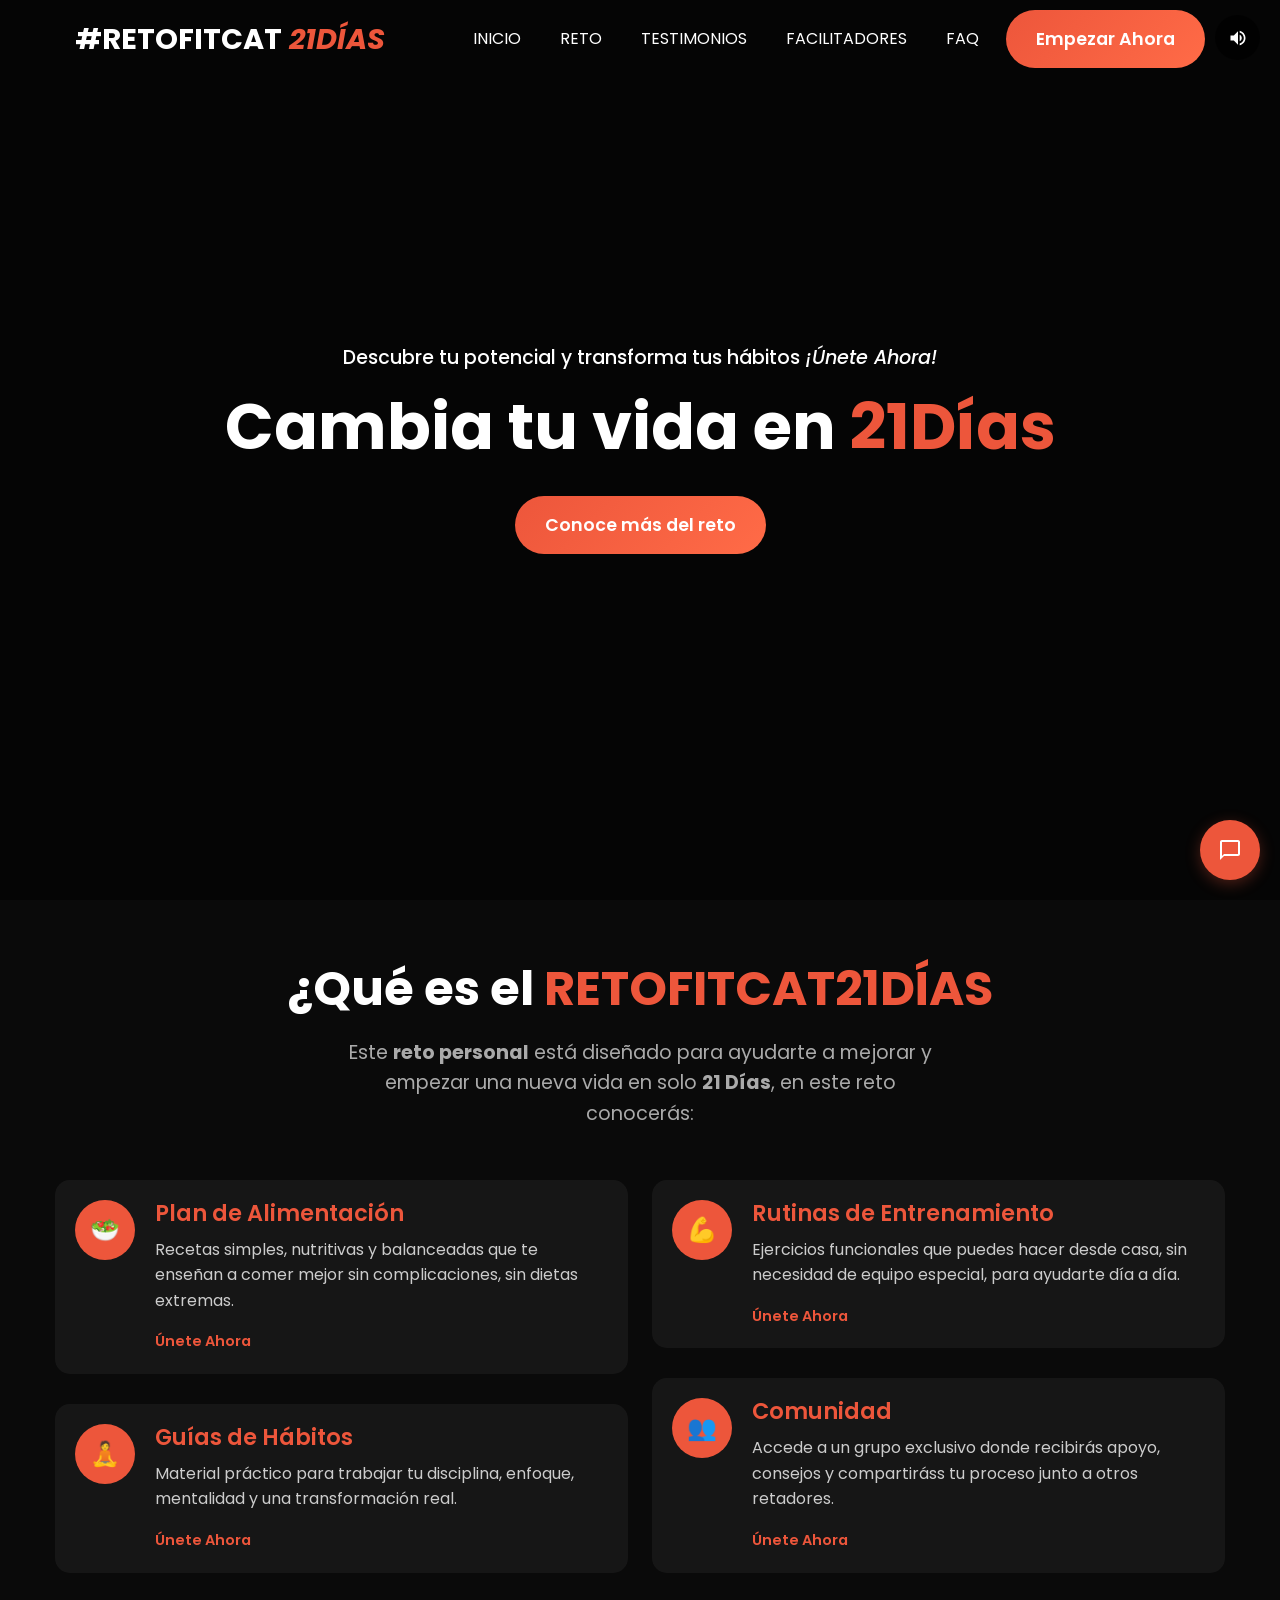
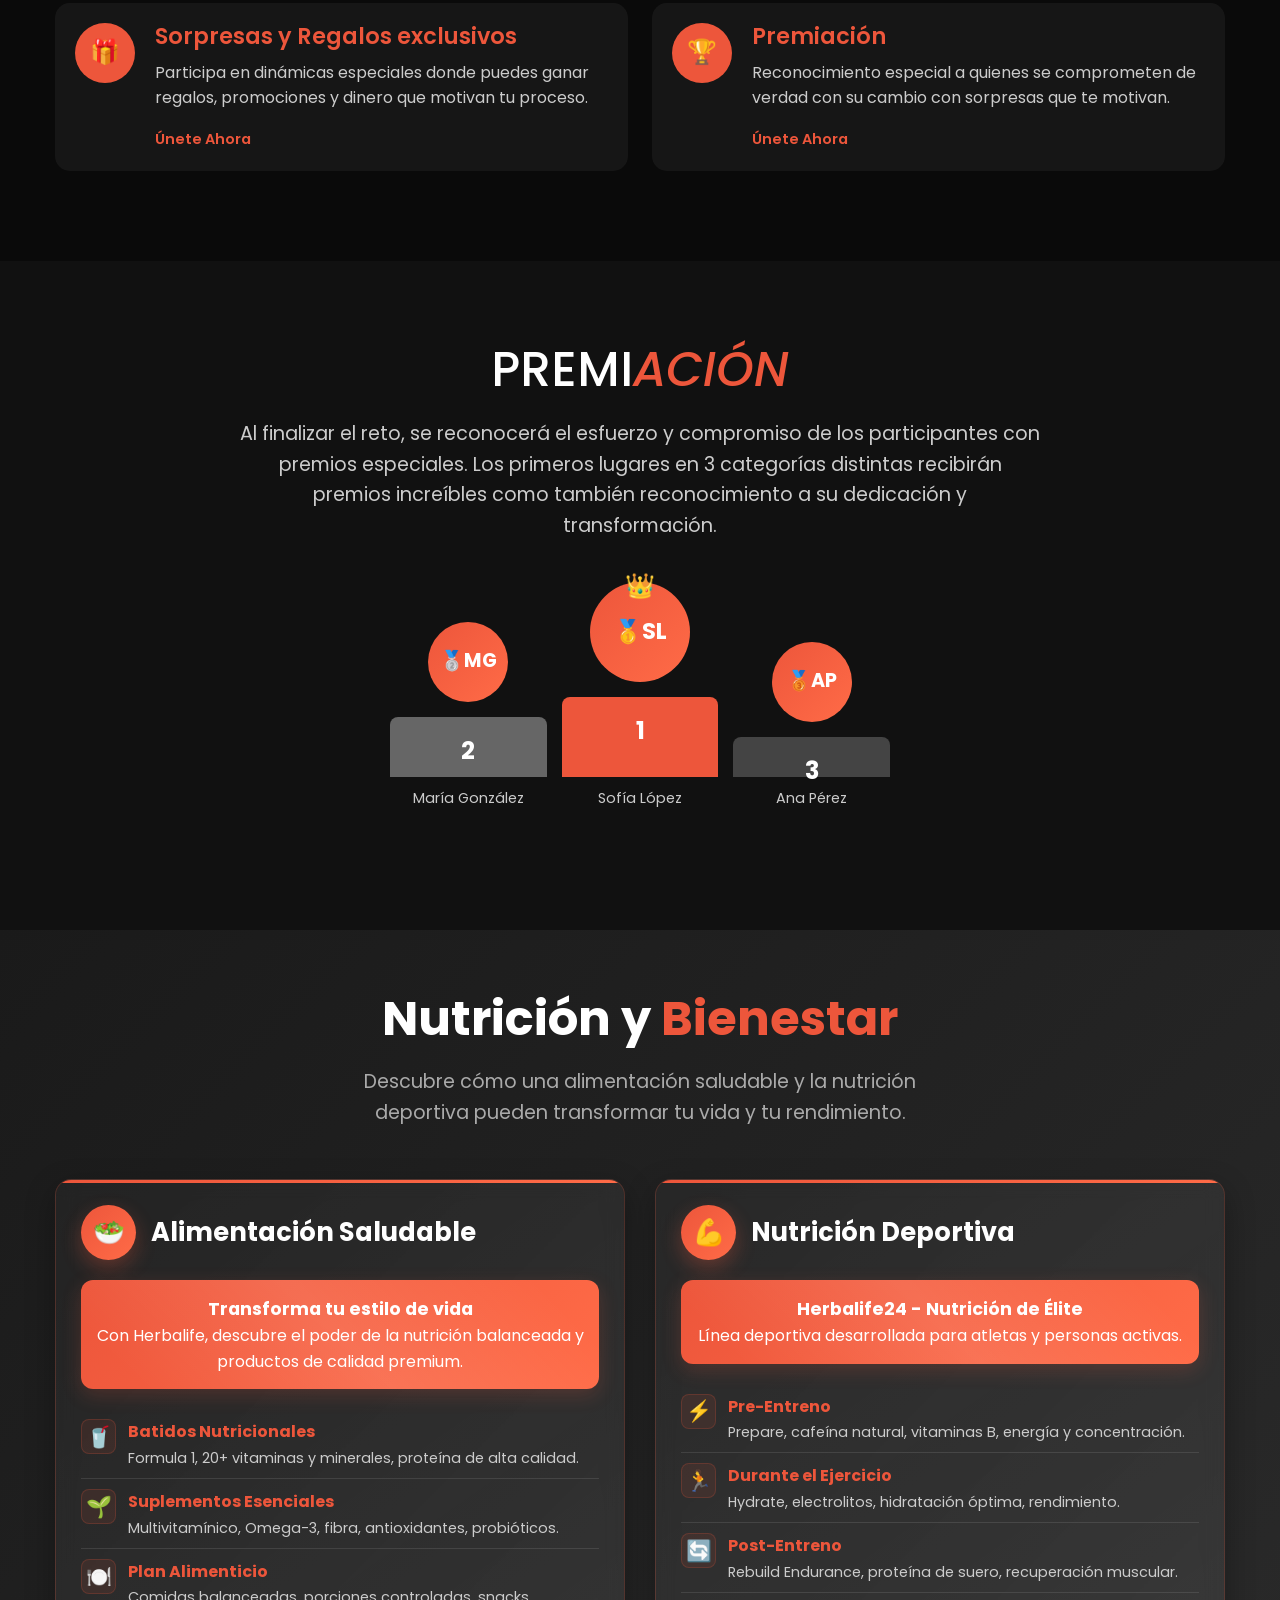
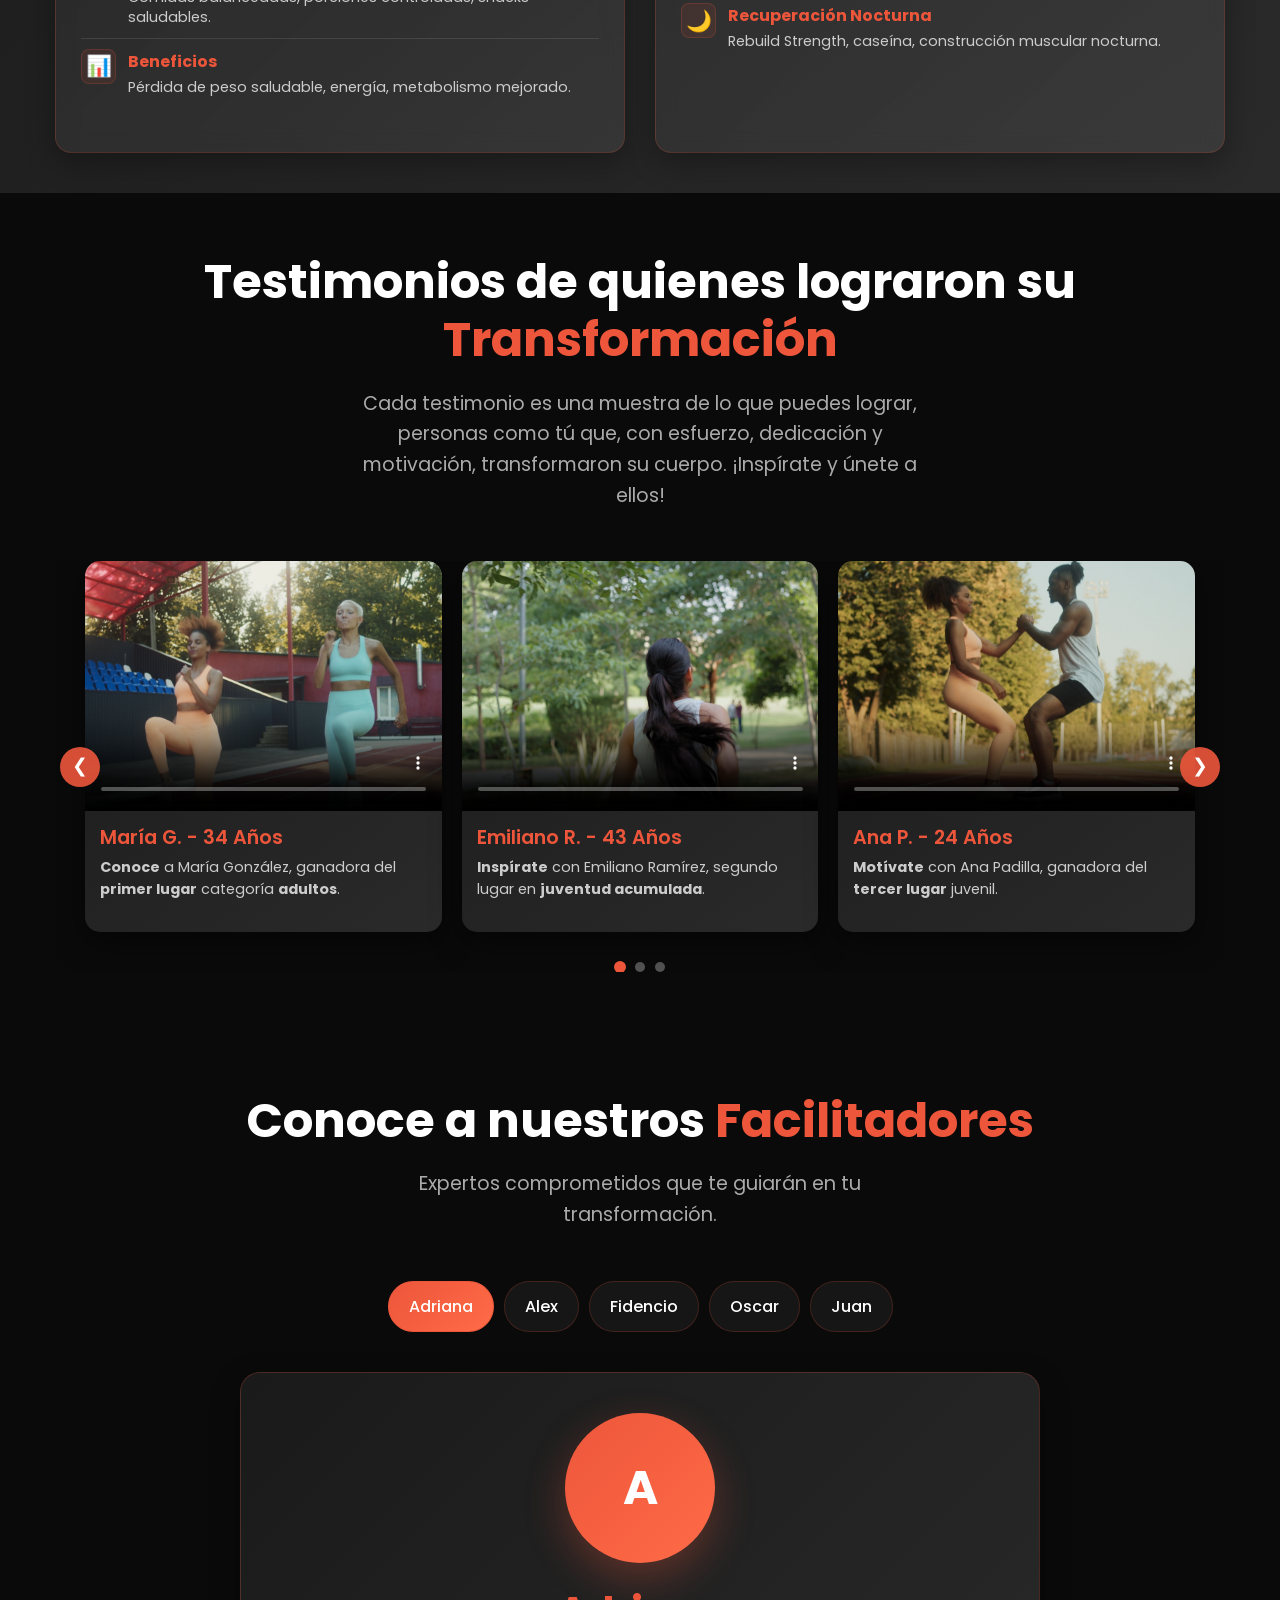
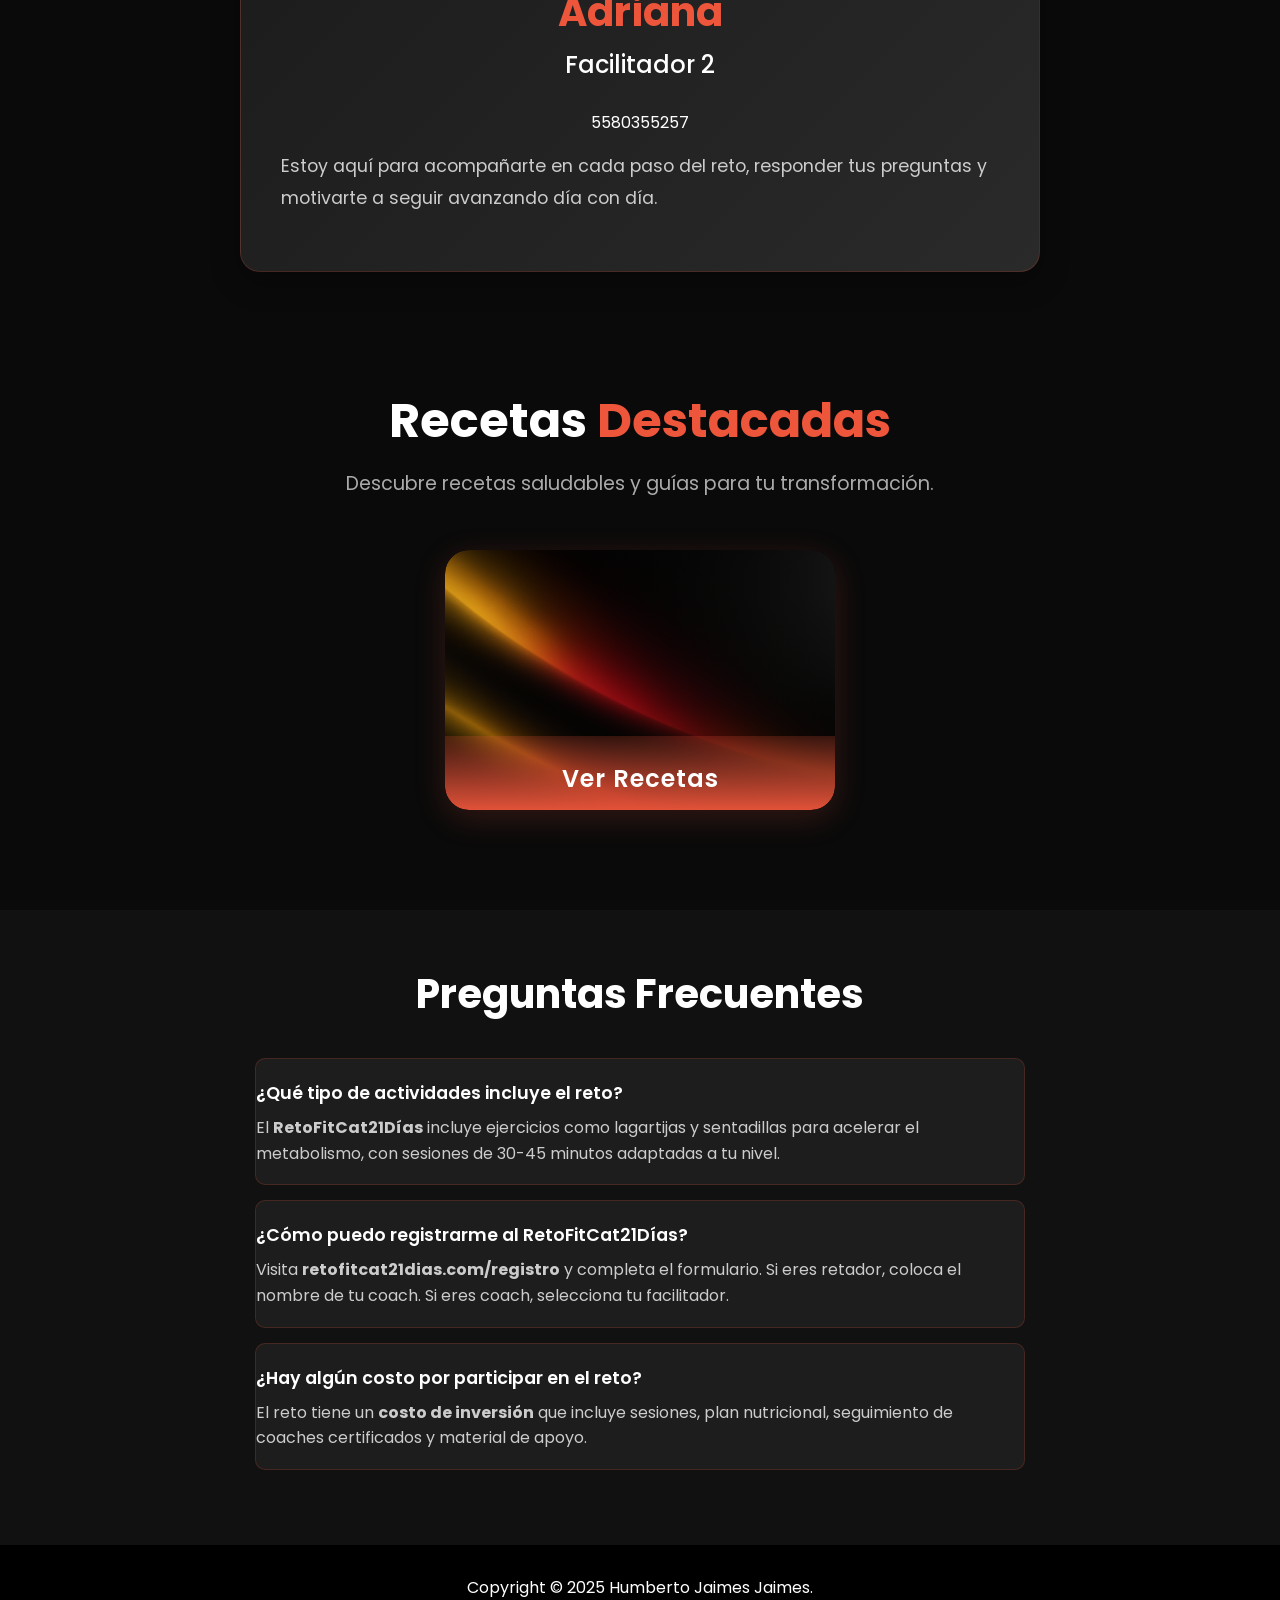
==== index.html @ 9eab741c "NV" ====
<!DOCTYPE html>
<html lang="en">
  <head>
    <meta charset="utf-8">
    <meta name="viewport" content="width=device-width, initial-scale=1, shrink-to-fit=no">
    <meta name="description" content="">
    <meta name="author" content="">
    <link href="https://fonts.googleapis.com/css?family=Poppins:100,100i,200,200i,300,300i,400,400i,500,500i,600,600i,700,700i,800,800i,900,900i&display=swap" rel="stylesheet">
    <title>Reto21</title>
    <!-- Additional CSS Files -->
    <link rel="stylesheet" type="text/css" href="https://cdnjs.cloudflare.com/ajax/libs/bootstrap/5.3.0/css/bootstrap.min.css">
    <link rel="stylesheet" type="text/css" href="https://cdnjs.cloudflare.com/ajax/libs/font-awesome/6.0.0/css/all.min.css">
    <style>
/* Ajuste responsivo para el video de fondo del banner principal */
.main-banner {
  position: relative;
  width: 100%;
  height: 60vh;
  min-height: 350px;
  max-height: 100vh;
  overflow: hidden;
  display: flex;
  align-items: center;
  justify-content: center;
}
#bg-video {
  position: absolute;
  top: 0;
  left: 0;
  width: 100vw;
  height: 100%;
  object-fit: cover;
  z-index: 1;
}
.main-banner .video-overlay {
  position: relative;
  z-index: 2;
}

@media (max-width: 767px) {
  .main-banner {
    height: 40vh;
    min-height: 200px;
  }
  #bg-video {
    width: 100vw;
    height: 100%;
    min-height: 200px;
  }
}
      /* ESTILOS BASE MEJORADOS PARA RESPONSIVIDAD */
      * {
        margin: 0;
        padding: 0;
        box-sizing: border-box;
      }

      body {
        font-family: 'Poppins', sans-serif;
        background: #0a0a0a;
        color: #fff;
        line-height: 1.6;
        overflow-x: hidden;
      }

      .container {
        max-width: 100%;
        padding: 0 15px;
      }

      /* HEADER RESPONSIVE */
      .header-area {
        position: fixed;
        top: 0;
        width: 100%;
        z-index: 999;
        background: transparent;
        padding: 10px 0;
        transition: background 0.3s ease;
      }
      .header-area.menu-open {
        background: #000 !important;
        transition: background 0.3s ease;
      }

      .header-area.scrolled {
        background: rgba(20, 20, 20, 0.85); /* más oscuro pero aún translúcido */
        transition: background 0.3s ease;
      }

      .main-nav {
        display: flex;
        justify-content: space-between;
        align-items: center;
        flex-wrap: wrap;
        padding: 0 20px;
      }

      .logo {
        color: #fff;
        text-decoration: none;
        font-size: clamp(1.2rem, 4vw, 1.8rem);
        font-weight: 700;
      }

      .logo em {
        color: #ed563b;
      }

      .nav {
        display: flex;
        list-style: none;
        gap: 15px;
        align-items: center;
        flex-wrap: wrap;
        margin: 0;
      }

      .nav li {
        margin: 0;
      }

      .nav a {
        color: #fff;
        text-decoration: none;
        padding: 8px 12px;
        border-radius: 5px;
        transition: all 0.3s ease;
        font-size: clamp(0.8rem, 2.5vw, 1rem);
        white-space: nowrap;
      }

      .nav a:hover {
        background: #ed563b;
        color: #fff;
      }

      .main-button a {
        background: linear-gradient(135deg, #ed563b, #ff6b47);
        padding: 10px 20px;
        border-radius: 25px;
        font-weight: 600;
      }

      /* CONTROLES DE AUDIO RESPONSIVE */
      .sound-control {
        position: fixed;
        top: 15px;
        right: 20px;
        z-index: 1000;
        background: rgba(0, 0, 0, 0.7);
        border: none;
        padding: 8px;
        cursor: pointer;
        border-radius: 50%;
        display: flex;
        align-items: center;
        justify-content: center;
        width: 45px;
        height: 45px;
      }

      .sound-control .sound-icon {
        width: 20px;
        height: 20px;
        fill: #fff;
      }

      /* BANNER PRINCIPAL RESPONSIVE */
      .main-banner {
        position: relative;
        height: 100vh;
        min-height: 500px;
        overflow: hidden;
        display: flex;
        align-items: center;
        justify-content: center;
      }

      #bg-video {
        position: absolute;
        top: 50%;
        left: 50%;
        min-width: 100%;
        min-height: 100%;
        transform: translate(-50%, -50%);
        z-index: 1;
        object-fit: cover;
      }

      .video-overlay {
        position: absolute;
        top: 0;
        left: 0;
        width: 100%;
        height: 100%;
        background: rgba(0, 0, 0, 0.5);
        display: flex;
        align-items: center;
        justify-content: center;
        z-index: 2;
        text-align: center;
        padding: 20px;
      }

      .caption h6 {
        font-size: clamp(0.9rem, 3vw, 1.2rem);
        color: #fff;
        margin-bottom: 20px;
      }

      .caption h2 {
        font-size: clamp(2rem, 8vw, 4rem);
        font-weight: 700;
        color: #fff;
        margin-bottom: 30px;
        line-height: 1.2;
      }

      .caption h2 em {
        color: #ed563b;
        font-style: normal;
      }

      .main-button {
        margin-top: 20px;
      }

      .main-button a {
        display: inline-block;
        padding: 15px 30px;
        background: linear-gradient(135deg, #ed563b, #ff6b47);
        color: #fff;
        text-decoration: none;
        border-radius: 30px;
        font-weight: 600;
        font-size: clamp(0.9rem, 2.5vw, 1.1rem);
        transition: all 0.3s ease;
      }

      .main-button a:hover {
        transform: translateY(-2px);
        box-shadow: 0 10px 30px rgba(237, 86, 59, 0.3);
      }

      /* SECCIONES GENERALES RESPONSIVE */
      .section {
        padding: 60px 0;
      }

      .section-heading {
        text-align: center;
        margin-bottom: 50px;
        padding: 0 15px;
      }

      .section-heading h2 {
        font-size: clamp(1.8rem, 6vw, 3rem);
        font-weight: 700;
        margin-bottom: 20px;
        color: #fff;
      }

      .section-heading h2 em {
        color: #ed563b;
        font-style: normal;
      }

      .section-heading p {
        font-size: clamp(1rem, 3vw, 1.2rem);
        color: #aaa;
        max-width: 600px;
        margin: 0 auto;
        line-height: 1.6;
      }

      /* FEATURES SECTION RESPONSIVE */
      .features-items {
        list-style: none;
        padding: 0;
        margin: 0;
      }

      .feature-item {
        display: flex;
        align-items: flex-start;
        margin-bottom: 30px;
        padding: 20px;
        background: rgba(255, 255, 255, 0.05);
        border-radius: 15px;
        transition: all 0.3s ease;
        gap: 20px;
      }

      .feature-item:hover {
        background: rgba(237, 86, 59, 0.1);
        transform: translateY(-5px);
      }

      .left-icon {
        flex-shrink: 0;
        width: 60px;
        height: 60px;
        display: flex;
        align-items: center;
        justify-content: center;
      }

      .left-icon img {
        width: 100%;
        height: 100%;
        object-fit: contain;
      }

      .right-content h4 {
        color: #ed563b;
        font-size: clamp(1.1rem, 3.5vw, 1.4rem);
        margin-bottom: 10px;
        font-weight: 600;
      }

      .right-content p {
        color: #ccc;
        font-size: clamp(0.9rem, 2.5vw, 1rem);
        margin-bottom: 15px;
        line-height: 1.6;
      }

      .text-button {
        color: #ed563b;
        text-decoration: none;
        font-weight: 600;
        font-size: clamp(0.8rem, 2vw, 0.9rem);
      }

      /* PODIO RESPONSIVE */
      .podio-container {
        margin: 40px 0;
        padding: 0 15px;
      }

      .podio-grid {
        display: flex;
        justify-content: center;
        align-items: flex-end;
        gap: 15px;
        flex-wrap: wrap;
        max-width: 500px;
        margin: 0 auto;
      }

      .ganador {
        text-align: center;
        color: #fff;
        flex: 1;
        min-width: 120px;
      }

      .perfil {
        background: linear-gradient(135deg, #ed563b, #ff6b47);
        width: 80px;
        height: 80px;
        border-radius: 50%;
        margin: 0 auto 15px;
        display: flex;
        align-items: center;
        justify-content: center;
        font-weight: bold;
        font-size: 1.2rem;
        position: relative;
      }

      .primero .perfil {
        width: 100px;
        height: 100px;
        font-size: 1.4rem;
      }

      .icono-corona {
        position: absolute;
        top: -15px;
        font-size: 1.5rem;
      }

      .base {
        background: #333;
        border-radius: 8px 8px 0 0;
        padding: 15px 10px;
        margin-top: 10px;
      }

      .segundo .base {
        height: 60px;
        background: #666;
      }

      .primero .base {
        height: 80px;
        background: #ed563b;
      }

      .tercero .base {
        height: 40px;
        background: #444;
      }

      .posicion {
        font-size: 1.5rem;
        font-weight: bold;
      }

      .nombre {
        font-size: 0.9rem;
        margin-top: 10px;
        color: #ccc;
      }

      /* TESTIMONIOS RESPONSIVE */
      .testimonios-section {
        padding: 60px 0;
        background: #0a0a0a;
      }

      .testimonios-carousel-container {
        position: relative;
        max-width: 1200px;
        margin: 0 auto;
        padding: 0 20px;
        overflow: hidden;
      }

      .testimonios-carousel-wrapper {
        display: flex;
        transition: transform 0.5s ease;
        width: 300%;
      }

      .testimonios-carousel-slide {
        display: flex;
        width: 33.333333%;
        gap: 20px;
        padding: 0 10px;
      }

      .testimonios-video-item {
        flex: 1;
        background: linear-gradient(145deg, #1a1a1a, #2a2a2a);
        border-radius: 15px;
        overflow: hidden;
        box-shadow: 0 10px 30px rgba(0, 0, 0, 0.5);
        transition: all 0.3s ease;
        min-width: 0;
      }

      .testimonios-video-wrapper {
        position: relative;
        width: 100%;
        height: 200px;
        background: #000;
        overflow: hidden;
      }

      .testimonios-video-element {
        width: 100%;
        height: 100%;
        object-fit: cover;
      }

      .testimonios-play-button {
        position: absolute;
        top: 50%;
        left: 50%;
        transform: translate(-50%, -50%);
        width: 60px;
        height: 60px;
        background: linear-gradient(135deg, #ed563b, #ff6b47);
        border: none;
        border-radius: 50%;
        cursor: pointer;
        z-index: 10;
        display: flex;
        align-items: center;
        justify-content: center;
        transition: all 0.3s ease;
      }

      .testimonios-play-button::after {
        content: '';
        display: block;
        width: 0;
        height: 0;
        border-left: 15px solid #fff;
        border-top: 10px solid transparent;
        border-bottom: 10px solid transparent;
        margin-left: 3px;
      }

      .testimonios-video-content {
        padding: 15px;
      }

      .testimonios-video-content h3 {
        color: #ed563b;
        font-size: clamp(1rem, 3vw, 1.2rem);
        margin-bottom: 8px;
        font-weight: 600;
      }

      .testimonios-video-content p {
        color: #ccc;
        font-size: clamp(0.8rem, 2.5vw, 0.9rem);
        line-height: 1.5;
      }

      .testimonios-nav-button {
        position: absolute;
        top: 50%;
        transform: translateY(-50%);
        width: 40px;
        height: 40px;
        background: rgba(237, 86, 59, 0.9);
        border: none;
        border-radius: 50%;
        color: #fff;
        font-size: 1.2rem;
        cursor: pointer;
        z-index: 20;
        transition: all 0.3s ease;
        display: flex;
        align-items: center;
        justify-content: center;
      }

      .testimonios-nav-button.prev {
        left: 5px;
      }

      .testimonios-nav-button.next {
        right: 5px;
      }

      .testimonios-indicators {
        display: flex;
        justify-content: center;
        margin-top: 30px;
        gap: 10px;
      }

      .testimonios-indicator {
        width: 10px;
        height: 10px;
        border-radius: 50%;
        background: rgba(255, 255, 255, 0.3);
        cursor: pointer;
        transition: all 0.3s ease;
      }

      .testimonios-indicator.active {
        background: #ed563b;
        transform: scale(1.2);
      }

      /* FACILITADORES RESPONSIVE */
      .facilitadores-container {
        display: grid;
        grid-template-columns: 1fr;
        gap: 30px;
        margin-top: 40px;
        padding: 0 15px;
      }

      .facilitadores-sidebar {
        background: linear-gradient(135deg, #1a1a1a 0%, #2a2a2a 100%);
        border-radius: 15px;
        padding: 20px;
        border: 1px solid rgba(237, 86, 59, 0.2);
      }

      .facilitador-content {
        background: linear-gradient(135deg, #1a1a1a 0%, #2a2a2a 100%);
        border-radius: 15px;
        padding: 30px;
        border: 1px solid rgba(237, 86, 59, 0.2);
        text-align: center;
      }

      .content-image {
        width: 120px;
        height: 120px;
        border-radius: 50%;
        margin: 0 auto 20px;
        overflow: hidden;
        box-shadow: 0 10px 30px rgba(237, 86, 59, 0.3);
      }

      .image-placeholder {
        width: 100%;
        height: 100%;
        background: linear-gradient(135deg, #ed563b, #ff6b47);
        color: white;
        display: flex;
        align-items: center;
        justify-content: center;
        font-size: 2rem;
        font-weight: bold;
      }

      .content-title {
        color: #ed563b;
        font-size: clamp(1.5rem, 5vw, 2rem);
        font-weight: 700;
        margin-bottom: 10px;
      }

      .content-subtitle {
        color: #fff;
        font-size: clamp(1rem, 3vw, 1.2rem);
        margin-bottom: 20px;
      }

      .content-description {
        color: #ccc;
        font-size: clamp(0.9rem, 2.5vw, 1rem);
        line-height: 1.6;
      }

      /* FAQ RESPONSIVE */
      .faq {
        padding: 60px 0;
        background: #111;
      }

      .section-header h2 {
        text-align: center;
        color: #fff;
        font-size: clamp(1.8rem, 6vw, 2.5rem);
        margin-bottom: 40px;
      }

      .faq-container {
        max-width: 800px;
        margin: 0 auto;
        padding: 0 15px;
      }

      .faq-item {
        margin-bottom: 15px;
        border: 1px solid rgba(237, 86, 59, 0.2);
        border-radius: 10px;
        overflow: hidden;
        background: rgba(255, 255, 255, 0.05);
      }

      .faq-question {
        width: 100%;
        padding: 20px;
        background: none;
        border: none;
        color: #fff;
        text-align: left;
        cursor: pointer;
        font-size: clamp(1rem, 3vw, 1.1rem);
        font-weight: 600;
        display: flex;
        justify-content: space-between;
        align-items: center;
      }

      .faq-toggle {
        font-size: 1.5rem;
        color: #ed563b;
      }

      .faq-answer {
        padding: 0 20px;
        max-height: 0;
        overflow: hidden;
        transition: max-height 0.4s cubic-bezier(0.4, 0, 0.2, 1), padding 0.3s;
        background: rgba(0, 0, 0, 0.3);
        box-sizing: border-box;
      }

      .faq-item.active .faq-answer {
        padding: 20px 20px;
        /* max-height eliminado, lo controla el JS */
      }

      .faq-answer p {
        color: #ccc;
        font-size: clamp(0.9rem, 2.5vw, 1rem);
        line-height: 1.6;
        margin: 0;
      }

      /* CHATBOT RESPONSIVE */
      .chatbot-container {
        position: fixed;
        bottom: 80px;
        right: 15px;
        width: min(350px, calc(100vw - 30px));
        height: min(450px, calc(100vh - 180px));
        background: #fff;
        border-radius: 15px;
        box-shadow: 0 10px 30px rgba(0, 0, 0, 0.3);
        display: none;
        flex-direction: column;
        z-index: 1000;
      }

      .chatbot-header {
        background: #ed563b;
        color: #fff;
        padding: 15px;
        border-top-left-radius: 15px;
        border-top-right-radius: 15px;
        display: flex;
        justify-content: space-between;
        align-items: center;
      }

      .chatbot-header h3 {
        margin: 0;
        font-size: clamp(0.9rem, 3vw, 1.1rem);
        font-weight: 600;
      }

      .chatbot-close {
        background: none;
        border: none;
        color: #fff;
        font-size: 1.5rem;
        cursor: pointer;
      }

      .chatbot-messages {
        flex: 1;
        padding: 15px;
        overflow-y: auto;
        background: #f9f9f9;
      }

      .chatbot-message {
        margin-bottom: 10px;
        padding: 10px 15px;
        border-radius: 8px;
        font-size: clamp(0.8rem, 2.5vw, 0.9rem);
        line-height: 1.4;
        max-width: 85%;
      }

      .chatbot-message.user {
        background: #ed563b;
        color: #fff;
        margin-left: auto;
        text-align: right;
      }

      .chatbot-message.bot {
        background: #e0e0e0;
        color: #333;
        margin-right: auto;
      }

      .chatbot-input {
        display: flex;
        padding: 15px;
        border-top: 1px solid #ddd;
        gap: 10px;
      }

      .chatbot-input input {
        flex: 1;
        padding: 10px;
        border: 1px solid #ddd;
        border-radius: 8px;
        outline: none;
        font-size: clamp(0.8rem, 2.5vw, 0.9rem);
      }

      .chatbot-input button {
        padding: 10px 15px;
        border: none;
        background: #ed563b;
        color: #fff;
        border-radius: 8px;
        cursor: pointer;
        font-size: clamp(0.8rem, 2.5vw, 0.9rem);
        white-space: nowrap;
      }

      .chatbot-toggle {
        position: fixed;
        bottom: 20px;
        right: 20px;
        background: #ed563b;
        border: none;
        padding: 15px;
        border-radius: 50%;
        cursor: pointer;
        z-index: 1000;
        box-shadow: 0 4px 15px rgba(237, 86, 59, 0.3);
        width: 60px;
        height: 60px;
        display: flex;
        align-items: center;
        justify-content: center;
      }

      .chat-icon {
        width: 24px;
        height: 24px;
        fill: #fff;
      }

      /* FOOTER RESPONSIVE */
      footer {
        background: #000;
        padding: 30px 0;
        text-align: center;
      }

      footer p {
        color: #fff;
        font-size: clamp(0.8rem, 2.5vw, 1rem);
        margin: 0;
      }

      /* RESPONSIVE BREAKPOINTS ESPECÍFICOS */

      /* Tablet */
      @media (min-width: 768px) {
        .section {
          padding: 80px 0;
        }

        .facilitadores-container {
          grid-template-columns: 1fr 2fr;
          gap: 40px;
        }

        .testimonios-carousel-slide {
          flex-direction: row;
        }

        .testimonios-video-wrapper {
          height: 250px;
        }

        .features-items {
          display: grid;
          grid-template-columns: 1fr;
          gap: 20px;
        }
      }

      /* Desktop */
      @media (min-width: 992px) {
        .container {
          max-width: 1200px;
          margin: 0 auto;
        }

        .nav {
          display: flex;
        }

        .features-items {
          display: block;
        }

        .chatbot-container {
          width: 350px;
          height: 450px;
          bottom: 80px;
          right: 20px;
        }
      }

      /* Mobile específico */
      @media (max-width: 767px) {
        .main-nav {
          flex-direction: column;
          gap: 15px;
          padding: 15px;
        }

        .nav {
          justify-content: center;
          flex-wrap: wrap;
        }

        .nav li {
          margin: 5px;
        }

        .testimonios-carousel-slide {
          flex-direction: column;
          gap: 15px;
        }

        .testimonios-nav-button {
          display: none;
        }

        .podio-grid {
          flex-direction: column;
          align-items: center;
          gap: 20px;
        }

        .ganador {
          width: 100%;
          max-width: 200px;
        }

        .feature-item {
          flex-direction: column;
          text-align: center;
          gap: 15px;
        }

        .left-icon {
          margin: 0 auto;
        }

        .sound-control {
          top: 10px;
          right: 10px;
          width: 40px;
          height: 40px;
          padding: 6px;
        }

        .testimonios-carousel-container {
          padding: 0 10px;
        }

        .main-banner {
          height: 70vh;
          min-height: 400px;
        }
      }

      /* Mobile muy pequeño */
      @media (max-width: 480px) {
        .section-heading {
          margin-bottom: 30px;
        }

        .facilitadores-sidebar,
        .facilitador-content {
          padding: 20px;
        }

        .chatbot-container {
          bottom: 70px;
          right: 10px;
          left: 10px;
          width: auto;
          height: 60vh;
        }

        .main-nav {
          padding: 10px;
        }

        .nav {
          gap: 10px;
        }

        .nav a {
          padding: 6px 10px;
          font-size: 0.8rem;
        }
      }

      /* Utilidades adicionales */
      .text-center {
        text-align: center;
      }

      .d-none-mobile {
        display: block;
      }

      @media (max-width: 767px) {
        .d-none-mobile {
          display: none;
        }
      }

      .d-block-mobile {
        display: none;
      }

      @media (max-width: 767px) {
        .d-block-mobile {
          display: block;
        }
      }

      /* Animaciones optimizadas */
      @media (prefers-reduced-motion: reduce) {
        *, *::before, *::after {
          animation-duration: 0.01ms !important;
          animation-iteration-count: 1 !important;
          transition-duration: 0.01ms !important;
        }
      }

      /* Mejoras de accesibilidad */
      .sr-only {
        position: absolute;
        width: 1px;
        height: 1px;
        padding: 0;
        margin: -1px;
        overflow: hidden;
        clip: rect(0, 0, 0, 0);
        white-space: nowrap;
        border: 0;
      }

      /* Focus visible mejorado */
      *:focus-visible {
        outline: 2px solid #ed563b;
        outline-offset: 2px;
      }

      /* Preloader responsive */
      .js-preloader {
        position: fixed;
        top: 0;
        left: 0;
        width: 100%;
        height: 100%;
        background: #000;
        z-index: 9999;
        display: flex;
        align-items: center;
        justify-content: center;
      }

      .logo-wrapper {
        text-align: center;
      }

      .logo-container img {
        max-width: 150px;
        height: auto;
      }

      /* Scroll to top button */
      .scroll-to-top {
        position: fixed;
        bottom: 80px;
        left: 20px;
        width: 50px;
        height: 50px;
        background: linear-gradient(135deg, #ed563b, #ff6b47);
        color: white;
        border: none;
        border-radius: 50%;
        cursor: pointer;
        display: none;
        z-index: 999;
        font-size: 1.2rem;
        transition: all 0.3s ease;
      }

      .scroll-to-top:hover {
        transform: translateY(-3px);
        box-shadow: 0 6px 20px rgba(237, 86, 59, 0.4);
      }

      /* Preloader animation styles from original */
      .js-preloader {
        position: fixed;
        top: 0;
        left: 0;
        width: 100%;
        height: 100%;
        background: #0a0a0a;
        z-index: 9999;
        display: flex;
        align-items: center;
        justify-content: center;
        transition: opacity 0.8s ease-out;
      }

      .logo-wrapper {
        position: relative;
        width: 200px;
        height: 200px;
      }

      .logo-container {
        position: absolute;
        top: 50%;
        left: 50%;
        transform: translate(-50%, -50%);
      }

      .logo-container img {
        max-width: 150px;
        height: auto;
      }

      /* Testimonios video styles from original */
      .testimonios-video-controls {
        position: absolute;
        bottom: 10px;
        right: 10px;
        display: flex;
        gap: 5px;
        z-index: 15;
        opacity: 0;
        transition: opacity 0.3s ease;
      }

      .testimonios-video-wrapper.playing .testimonios-video-controls {
        opacity: 1;
      }

      .testimonios-control-button {
        width: 30px;
        height: 30px;
        background: rgba(237, 86, 59, 0.9);
        border: none;
        border-radius: 50%;
        color: #fff;
        font-size: 0.8rem;
        cursor: pointer;
        display: flex;
        align-items: center;
        justify-content: center;
        transition: all 0.3s ease;
      }

      .testimonios-play-button.hidden {
        display: none;
      }

      .testimonios-video-element.playing {
        display: block;
      }
    </style>
  </head>
  <body>
    <a id="header"></a>
    <!-- ***** Preloader Start ***** -->
<div id="js-preloader" class="js-preloader">
      <div class="logo-wrapper">
        <div class="logo-container">
          <img src="assets/images/logo_carga.png" alt="Logo del Proyecto">
        </div>
      </div>
    </div>
    <!-- ***** Preloader End ***** -->

    <!-- Chatbot Toggle Button -->
    <button class="chatbot-toggle" id="chatbotToggle" title="Abrir Chatbot">
      <svg class="chat-icon" viewBox="0 0 24 24">
        <path d="M20 2H4c-1.1 0-2 .9-2 2v18l4-4h14c1.1 0 2-.9 2-2V4c0-1.1-.9-2-2-2zm0 14H6l-2 2V4h16v12z"/>
      </svg>
    </button>

    <!-- Chatbot Container -->
    <div class="chatbot-container" id="chatbotContainer">
      <div class="chatbot-header">
        <h3>RetoFitCat Chatbot</h3>
        <button class="chatbot-close" id="chatbotClose">×</button>
      </div>
      <div class="chatbot-messages" id="chatbotMessages">
        <div class="chatbot-message bot">¡Hola! Bienvenido al RetoFitCat21Días. ¿Cómo puedo ayudarte hoy?</div>
      </div>
      <div class="chatbot-input">
        <input type="text" id="chatbotInput" placeholder="Escribe tu mensaje...">
        <button id="chatbotSend">Enviar</button>
      </div>
    </div>

    <!-- ***** Header Area ***** -->
    <header class="header-area header-sticky">
      <div class="container">
        <nav class="main-nav">
          <a href="#top" class="logo">#RETOFITCAT<em> 21DÍAS</em></a>
          <ul class="nav">
            <li><a href="#top" class="active">INICIO</a></li>
            <li><a href="#features">RETO</a></li>
            <li><a href="#testimonios">TESTIMONIOS</a></li>
            <li><a href="#schedule">FACILITADORES</a></li>
            <li><a href="#faq">FAQ</a></li>
            <li class="main-button"><a href="login.php">Empezar Ahora</a></li>
          </ul>
        </nav>
      </div>

      <!--Música botón-->
      <button class="sound-control" id="soundToggle" title="Activar/Desactivar Sonido">
        <svg class="sound-icon" id="soundIcon" viewBox="0 0 24 24">
          <path d="M3 9v6h4l5 5V4L7 9H3zm13.5 3c0-1.77-1.02-3.29-2.5-4.03v8.05c1.48-.73 2.5-2.25 2.5-4.02zM14 3.23v2.06c2.89.86 5 3.54 5 6.71s-2.11 5.85-5 6.71v2.06c4.01-.91 7-4.49 7-8.77s-2.99-7.86-7-8.77z"/>
        </svg>
      </button>
      <audio id="backgroundAudio" loop preload="auto">
        <source src="assets/images/musica_banner.mp3" type="audio/mpeg">
      </audio>
    </header>

    <!-- ***** Main Banner Area ***** -->
    <div class="main-banner" id="top">
      <video autoplay muted loop id="bg-video">
        <source src="assets/images/banner1.mp4" type="video/mp4" />
      </video>
      <div class="video-overlay header-text">
        <div class="caption">
          <h6>Descubre tu potencial y transforma tus hábitos <em>¡Únete Ahora!</em></h6>
          <h2>Cambia tu vida en <em>21Días</em></h2>

          <div class="main-button">
            <a href="#" id="openVideoPopup" style="display:inline-block;">Conoce más del reto</a>
          </div>

<!-- Video Popup Modal -->
<div id="videoPopupModal" class="video-popup-modal">
  <div class="video-popup-content">
    <button class="video-popup-close" id="closeVideoPopup" title="Cerrar">&times;</button>
    <video id="popupVideo" controls style="width:100%;max-width:1100px;max-height:80vh;outline:none;">
      <source src="assets/img/j.mp4" type="video/mp4">
      Tu navegador no soporta el video HTML5.
    </video>
  </div>
</div>
    <style>
    .video-popup-modal {
      display: none;
      position: fixed;
      z-index: 2000;
      left: 0;
      top: 0;
      width: 100vw;
      height: 100vh;
      background: rgba(0,0,0,0.85);
      justify-content: center;
      align-items: center;
      transition: opacity 0.3s;
    }
    .video-popup-modal.active {
      display: flex;
    }
    .video-popup-content {
      background: #181818;
      border-radius: 16px;
      padding: 32px 24px 24px 24px;
      box-shadow: 0 8px 32px rgba(0,0,0,0.4);
      position: relative;
      max-width: 1200px;
      width: 96vw;
      max-height: 90vh;
      display: flex;
      flex-direction: column;
      align-items: center;
    }
    .video-popup-close {
      position: absolute;
      top: 8px;
      right: 12px;
      background: none;
      border: none;
      color: #fff;
      font-size: 2rem;
      cursor: pointer;
      z-index: 10;
      transition: color 0.2s;
    }
    .video-popup-close:hover {
      color: #ed563b;
    }
    @media (max-width: 900px) {
      .video-popup-content { padding: 8px 2px 2px 2px; max-width: 98vw; }
      .video-popup-close { font-size: 1.5rem; }
      #popupVideo { max-width: 98vw; }
    }
    </style>
    <script>
    // Video Popup functionality
    document.addEventListener('DOMContentLoaded', function() {
      const openBtn = document.getElementById('openVideoPopup');
      const modal = document.getElementById('videoPopupModal');
      const closeBtn = document.getElementById('closeVideoPopup');
      const video = document.getElementById('popupVideo');
      if (openBtn && modal && closeBtn && video) {
        openBtn.addEventListener('click', function(e) {
          e.preventDefault();
          modal.classList.add('active');
          video.currentTime = 0;
          video.play();
        });
        closeBtn.addEventListener('click', function() {
          modal.classList.remove('active');
          video.pause();
        });
        modal.addEventListener('click', function(e) {
          if (e.target === modal) {
            modal.classList.remove('active');
            video.pause();
          }
        });
        document.addEventListener('keydown', function(e) {
          if (modal.classList.contains('active') && (e.key === 'Escape' || e.key === 'Esc')) {
            modal.classList.remove('active');
            video.pause();
          }
        });
      }
    });
    </script>
        </div>
      </div>
    </div>

    <!-- ***** Features Section ***** -->
    <section class="section" id="features">
      <div class="container">
        <div class="row">
          <div class="col-12">
            <div class="section-heading">
              <h2>¿Qué es el <em>RETOFITCAT21DÍAS</em></h2>
              <p>Este <strong>reto personal</strong> está diseñado para ayudarte a mejorar y empezar una nueva vida en solo <strong>21 Días</strong>, en este reto conocerás:</p>
            </div>
          </div>
        </div>
        
        <div class="row">
          <div class="col-lg-6">
            <ul class="features-items">
              <li class="feature-item">
                <div class="left-icon">
                  <div style="width: 60px; height: 60px; background: #ed563b; border-radius: 50%; display: flex; align-items: center; justify-content: center; color: white; font-size: 1.5rem;">🥗</div>
                </div>
                <div class="right-content">
                  <h4>Plan de Alimentación</h4>
                  <p>Recetas simples, nutritivas y balanceadas que te enseñan a comer mejor sin complicaciones, sin dietas extremas.</p>
                  <a href="#registro" class="text-button">Únete Ahora</a>
                </div>
              </li>
              <li class="feature-item">
                <div class="left-icon">
                  <div style="width: 60px; height: 60px; background: #ed563b; border-radius: 50%; display: flex; align-items: center; justify-content: center; color: white; font-size: 1.5rem;">🧘</div>
                </div>
                <div class="right-content">
                  <h4>Guías de Hábitos</h4>
                  <p>Material práctico para trabajar tu disciplina, enfoque, mentalidad y una transformación real.</p>
                  <a href="#registro" class="text-button">Únete Ahora</a>
                </div>
              </li>
              <li class="feature-item">
                <div class="left-icon">
                  <div style="width: 60px; height: 60px; background: #ed563b; border-radius: 50%; display: flex; align-items: center; justify-content: center; color: white; font-size: 1.5rem;">🎁</div>
                </div>
                <div class="right-content">
                  <h4>Sorpresas y Regalos exclusivos</h4>
                  <p>Participa en dinámicas especiales donde puedes ganar regalos, promociones y dinero que motivan tu proceso.</p>
                  <a href="#registro" class="text-button">Únete Ahora</a>
                </div>
              </li>
            </ul>
          </div>
          <div class="col-lg-6">
            <ul class="features-items">
              <li class="feature-item">
                <div class="left-icon">
                  <div style="width: 60px; height: 60px; background: #ed563b; border-radius: 50%; display: flex; align-items: center; justify-content: center; color: white; font-size: 1.5rem;">💪</div>
                </div>
                <div class="right-content">
                  <h4>Rutinas de Entrenamiento</h4>
                  <p>Ejercicios funcionales que puedes hacer desde casa, sin necesidad de equipo especial, para ayudarte día a día.</p>
                  <a href="#registro" class="text-button">Únete Ahora</a>
                </div>
              </li>
              <li class="feature-item">
                <div class="left-icon">
                  <div style="width: 60px; height: 60px; background: #ed563b; border-radius: 50%; display: flex; align-items: center; justify-content: center; color: white; font-size: 1.5rem;">👥</div>
                </div>
                <div class="right-content">
                  <h4>Comunidad</h4>
                  <p>Accede a un grupo exclusivo donde recibirás apoyo, consejos y compartiráss tu proceso junto a otros retadores.</p>
                  <a href="#registro" class="text-button">Únete Ahora</a>
                </div>
              </li>
              <li class="feature-item">
                <div class="left-icon">
                  <div style="width: 60px; height: 60px; background: #ed563b; border-radius: 50%; display: flex; align-items: center; justify-content: center; color: white; font-size: 1.5rem;">🏆</div>
                </div>
                <div class="right-content">
                  <h4>Premiación</h4>
                  <p>Reconocimiento especial a quienes se comprometen de verdad con su cambio con sorpresas que te motivan.</p>
                  <a href="#registro" class="text-button">Únete Ahora</a>
                </div>
              </li>
            </ul>
          </div>
        </div>
      </div>
    </section>

    <!-- ***** Sección de Premiación ***** -->
    <section class="section" id="call-to-action" style="background: #111; padding: 80px 0;">
      <div class="container">
        <div class="row">
          <div class="col-12">
            <div class="text-center">
              <h2 style="color: #fff; font-size: clamp(2rem, 6vw, 3rem); margin-bottom: 20px;">PREMI<em style="color: #ed563b;">ACIÓN</em></h2>
              <p style="color: #ccc; font-size: clamp(1rem, 3vw, 1.2rem); max-width: 800px; margin: 20px auto 40px; line-height: 1.6;">Al finalizar el reto, se reconocerá el esfuerzo y compromiso de los participantes con premios especiales. Los primeros lugares en 3 categorías distintas recibirán premios increíbles como también reconocimiento a su dedicación y transformación.</p>
              
              <!-- Podio integrado -->
              <div class="podio-container">
                <div class="podio-grid">
                  <div class="ganador segundo">
                    <div class="perfil">
                      <div class="icono-medalla">🥈</div>
                      MG
                    </div>
                    <div class="base">
                      <div class="posicion">2</div>
                    </div>
                    <div class="info">
                      <div class="nombre">María González</div>
                    </div>
                  </div>
                  <div class="ganador primero">
                    <div class="perfil">
                      <div class="icono-corona">👑</div>
                      <div class="icono-medalla">🥇</div>
                      SL
                    </div>
                    <div class="base">
                      <div class="posicion">1</div>
                    </div>
                    <div class="info">
                      <div class="nombre">Sofía López</div>
                    </div>
                  </div>
                  <div class="ganador tercero">
                    <div class="perfil">
                      <div class="icono-medalla">🥉</div>
                      AP
                    </div>
                    <div class="base">
                      <div class="posicion">3</div>
                    </div>
                    <div class="info">
                      <div class="nombre">Ana Pérez</div>
                    </div>
                  </div>
                </div>
              </div>
            </div>
          </div>
        </div>
      </div>
    </section>

    <!-- ***** Testimonios Section ***** -->

    <section class="section" id="nutricion-bienestar" style="background: linear-gradient(135deg, #1a1a1a 0%, #2a2a2a 100%); color: #fff; padding: 60px 0 40px 0;">
      <div class="container">
        <div class="section-heading">
          <h2>Nutrición y <em>Bienestar</em></h2>
          <p>Descubre cómo una alimentación saludable y la nutrición deportiva pueden transformar tu vida y tu rendimiento.</p>
        </div>
        
        <div class="nutricion-grid">
          <!-- Alimentación Saludable Card -->
          <div class="nutricion-card alimentacion-card">
            <div class="card-header">
              <div class="icon-wrapper">
                <div class="icon-circle">🥗</div>
              </div>
              <h3>Alimentación Saludable</h3>
            </div>
            
            <div class="featured-banner">
              <strong>Transforma tu estilo de vida</strong><br>
              Con Herbalife, descubre el poder de la nutrición balanceada y productos de calidad premium.
            </div>
            
            <div class="benefits-list">
              <div class="benefit-item">
                <span class="benefit-icon">🥤</span>
                <div class="benefit-content">
                  <strong>Batidos Nutricionales</strong>
                  <p>Formula 1, 20+ vitaminas y minerales, proteína de alta calidad.</p>
                </div>
              </div>
              <div class="benefit-item">
                <span class="benefit-icon">🌱</span>
                <div class="benefit-content">
                  <strong>Suplementos Esenciales</strong>
                  <p>Multivitamínico, Omega-3, fibra, antioxidantes, probióticos.</p>
                </div>
              </div>
              <div class="benefit-item">
                <span class="benefit-icon">🍽️</span>
                <div class="benefit-content">
                  <strong>Plan Alimenticio</strong>
                  <p>Comidas balanceadas, porciones controladas, snacks saludables.</p>
                </div>
              </div>
              <div class="benefit-item">
                <span class="benefit-icon">📊</span>
                <div class="benefit-content">
                  <strong>Beneficios</strong>
                  <p>Pérdida de peso saludable, energía, metabolismo mejorado.</p>
                </div>
              </div>
            </div>
          </div>

          <!-- Nutrición Deportiva Card -->
          <div class="nutricion-card deportiva-card">
            <div class="card-header">
              <div class="icon-wrapper">
                <div class="icon-circle">💪</div>
              </div>
              <h3>Nutrición Deportiva</h3>
            </div>
            
            <div class="featured-banner">
              <strong>Herbalife24 - Nutrición de Élite</strong><br>
              Línea deportiva desarrollada para atletas y personas activas.
            </div>
            
            <div class="benefits-list">
              <div class="benefit-item">
                <span class="benefit-icon">⚡</span>
                <div class="benefit-content">
                  <strong>Pre-Entreno</strong>
                  <p>Prepare, cafeína natural, vitaminas B, energía y concentración.</p>
                </div>
              </div>
              <div class="benefit-item">
                <span class="benefit-icon">🏃</span>
                <div class="benefit-content">
                  <strong>Durante el Ejercicio</strong>
                  <p>Hydrate, electrolitos, hidratación óptima, rendimiento.</p>
                </div>
              </div>
              <div class="benefit-item">
                <span class="benefit-icon">🔄</span>
                <div class="benefit-content">
                  <strong>Post-Entreno</strong>
                  <p>Rebuild Endurance, proteína de suero, recuperación muscular.</p>
                </div>
              </div>
              <div class="benefit-item">
                <span class="benefit-icon">🌙</span>
                <div class="benefit-content">
                  <strong>Recuperación Nocturna</strong>
                  <p>Rebuild Strength, caseína, construcción muscular nocturna.</p>
                </div>
              </div>
            </div>
          </div>
        </div>
      </div>
    </section>

    <style>
      * {
        margin: 0;
        padding: 0;
        box-sizing: border-box;
      }

      body {
        font-family: 'Arial', sans-serif;
        background: #1a1a1a;
      }

      .container {
        max-width: 1200px;
        margin: 0 auto;
        padding: 0 20px;
      }

      .section-heading {
        text-align: center;
        margin-bottom: 40px;
      }

      .section-heading h2 {
        font-size: clamp(2rem, 5vw, 3rem);
        font-weight: 700;
        color: #fff;
        margin-bottom: 15px;
      }

      .section-heading em {
        color: #ed563b;
        font-style: italic;
      }

      .section-heading p {
        color: #ccc;
        font-size: clamp(1rem, 2.5vw, 1.2rem);
        max-width: 600px;
        margin: 0 auto;
        line-height: 1.6;
      }

      /* Nutrición y Bienestar Styles */
      .nutricion-grid {
        display: grid;
        grid-template-columns: repeat(auto-fit, minmax(400px, 1fr));
        gap: 30px;
        margin-top: 30px;
      }

      .nutricion-card {
        background: linear-gradient(145deg, rgba(255, 255, 255, 0.03), rgba(255, 255, 255, 0.08));
        border-radius: 16px;
        padding: 25px;
        border: 1px solid rgba(237, 86, 59, 0.2);
        box-shadow: 0 10px 30px rgba(0, 0, 0, 0.3);
        backdrop-filter: blur(10px);
        transition: all 0.3s ease;
        position: relative;
        overflow: hidden;
      }

      .nutricion-card::before {
        content: '';
        position: absolute;
        top: 0;
        left: 0;
        right: 0;
        height: 3px;
        background: linear-gradient(135deg, #ed563b, #ff6b47);
        border-radius: 16px 16px 0 0;
      }

      .nutricion-card:hover {
        transform: translateY(-5px);
        box-shadow: 0 15px 40px rgba(237, 86, 59, 0.15);
        border-color: rgba(237, 86, 59, 0.4);
      }

      .card-header {
        display: flex;
        align-items: center;
        gap: 15px;
        margin-bottom: 20px;
      }

      .icon-wrapper {
        position: relative;
      }

      .icon-circle {
        width: 55px;
        height: 55px;
        background: linear-gradient(135deg, #ed563b, #ff6b47);
        border-radius: 50%;
        display: flex;
        align-items: center;
        justify-content: center;
        font-size: 1.6rem;
        box-shadow: 0 8px 20px rgba(237, 86, 59, 0.3);
        position: relative;
        overflow: hidden;
      }


      .card-header h3 {
        font-size: clamp(1.3rem, 3.5vw, 1.6rem);
        font-weight: 700;
        color: #fff;
        margin: 0;
      }

      .featured-banner {
        background: linear-gradient(135deg, #ed563b, #ff6b47);
        color: #fff;
        padding: 15px;
        border-radius: 12px;
        text-align: center;
        margin-bottom: 20px;
        box-shadow: 0 6px 20px rgba(237, 86, 59, 0.2);
        position: relative;
        overflow: hidden;
      }

      .featured-banner::before {
        content: '';
        position: absolute;
        top: -50%;
        left: -50%;
        width: 200%;
        height: 200%;
        background: linear-gradient(45deg, transparent 30%, rgba(255, 255, 255, 0.1) 50%, transparent 70%);
        animation: shine 3s infinite;
      }

      @keyframes shine {
        0% { transform: translateX(-100%) translateY(-100%) rotate(30deg); }
        100% { transform: translateX(100%) translateY(100%) rotate(30deg); }
      }

      .featured-banner strong {
        font-size: clamp(0.95rem, 2.2vw, 1.1rem);
      }

      .benefits-list {
        margin-bottom: 20px;
      }

      .benefit-item {
        display: flex;
        align-items: flex-start;
        gap: 12px;
        padding: 10px 0;
        border-bottom: 1px solid rgba(255, 255, 255, 0.1);
        transition: all 0.3s ease;
      }

      .benefit-item:last-child {
        border-bottom: none;
      }

      .benefit-item:hover {
        background: rgba(237, 86, 59, 0.05);
        border-radius: 8px;
        padding: 10px 12px;
        margin: 0 -12px;
      }

      .benefit-icon {
        font-size: 1.3rem;
        flex-shrink: 0;
        width: 35px;
        height: 35px;
        display: flex;
        align-items: center;
        justify-content: center;
        background: rgba(237, 86, 59, 0.1);
        border-radius: 8px;
        border: 1px solid rgba(237, 86, 59, 0.2);
      }

      .benefit-content {
        flex: 1;
      }

      .benefit-content strong {
        color: #ed563b;
        font-size: clamp(0.9rem, 2.2vw, 1rem);
        display: block;
        margin-bottom: 3px;
      }

      .benefit-content p {
        color: #ccc;
        font-size: clamp(0.8rem, 1.8vw, 0.9rem);
        line-height: 1.4;
        margin: 0;
      }

      /* Responsive - Tablet */
      @media (max-width: 992px) {
        .nutricion-grid {
          grid-template-columns: 1fr;
          gap: 25px;
        }
        
        .container {
          padding: 0 15px;
        }
      }

      /* Responsive - Mobile con scroll horizontal */
      @media (max-width: 768px) {
        .section {
          padding: 40px 0 30px 0 !important;
        }
        
        .section-heading {
          margin-bottom: 25px;
        }
        
        .container {
          padding: 0 10px;
        }
        
        .nutricion-grid {
          display: flex;
          overflow-x: auto;
          overflow-y: visible;
          scroll-snap-type: x mandatory;
          gap: 20px;
          margin-top: 20px;
          padding: 0 5px 15px 5px;
          -webkit-overflow-scrolling: touch;
        }
        
        .nutricion-card {
          min-width: 280px;
          max-width: 320px;
          flex: 0 0 auto;
          scroll-snap-align: start;
          padding: 20px;
        }
        
        .card-header {
          flex-direction: row;
          text-align: left;
          gap: 12px;
        }
        
        .icon-circle {
          width: 45px;
          height: 45px;
          font-size: 1.4rem;
        }
        
        .featured-banner {
          padding: 12px;
          font-size: 0.9rem;
        }
        
        .benefit-item {
          padding: 8px 0;
        }
        
        .benefit-icon {
          width: 30px;
          height: 30px;
          font-size: 1.1rem;
        }
        
        /* Ocultar scrollbar pero mantener funcionalidad */
        .nutricion-grid::-webkit-scrollbar {
          height: 4px;
        }
        
        .nutricion-grid::-webkit-scrollbar-track {
          background: rgba(255, 255, 255, 0.1);
          border-radius: 2px;
        }
        
        .nutricion-grid::-webkit-scrollbar-thumb {
          background: rgba(237, 86, 59, 0.5);
          border-radius: 2px;
        }
        
        .nutricion-grid::-webkit-scrollbar-thumb:hover {
          background: rgba(237, 86, 59, 0.7);
        }
      }

      /* Mobile pequeño */
      @media (max-width: 480px) {
        .nutricion-card {
          min-width: 260px;
          max-width: 280px;
          padding: 15px;
        }
        
        .icon-circle {
          width: 40px;
          height: 40px;
          font-size: 1.2rem;
        }
        
        .card-header h3 {
          font-size: 1.2rem;
        }
        
        .featured-banner {
          padding: 10px;
          font-size: 0.85rem;
        }
        
        .benefit-content strong {
          font-size: 0.9rem;
        }
        
        .benefit-content p {
          font-size: 0.8rem;
        }
        
        .nutricion-grid::-webkit-scrollbar {
          height: 3px;
        }
      }
    </style>









    <section class="testimonios-section" id="testimonios">
      <div class="container">
        <div class="section-heading">
          <h2>Testimonios de quienes lograron su <em>Transformación</em></h2>
          <p>Cada testimonio es una muestra de lo que puedes lograr, personas como tú que, con esfuerzo, dedicación y motivación, transformaron su cuerpo. ¡Inspírate y únete a ellos!</p>
        </div>
        
        <div class="testimonios-carousel-container">
          <button class="testimonios-nav-button prev" onclick="prevTestimonioSlide()">&#10094;</button>
          <button class="testimonios-nav-button next" onclick="nextTestimonioSlide()">&#10095;</button>
          
          <div class="testimonios-carousel-wrapper" id="testimoniosCarouselWrapper">
            <!-- Slide 1 -->
            <div class="testimonios-carousel-slide">
              <div class="testimonios-video-item">
                <div class="testimonios-video-wrapper">
                  <video class="testimonios-video-element" controls playsinline preload="none" poster="assets/images/miniatura1.png">
                    <source src="assets/images/video1.mp4" type="video/mp4">
                    Tu navegador no soporta videos HTML5.
                  </video>
                </div>
                <div class="testimonios-video-content">
                  <h3>María G. - 34 Años</h3>
                  <p><strong>Conoce</strong> a María González, ganadora del <strong>primer lugar</strong> categoría <strong>adultos</strong>.</p>
                </div>
              </div>
              <div class="testimonios-video-item">
                <div class="testimonios-video-wrapper">
                  <video class="testimonios-video-element" controls playsinline preload="none" poster="assets/images/miniatura2.png">
                    <source src="assets/images/video2.mp4" type="video/mp4">
                    Tu navegador no soporta videos HTML5.
                  </video>
                </div>
                <div class="testimonios-video-content">
                  <h3>Emiliano R. - 43 Años</h3>
                  <p><strong>Inspírate</strong> con Emiliano Ramírez, segundo lugar en <strong>juventud acumulada</strong>.</p>
                </div>
              </div>
              <div class="testimonios-video-item">
                <div class="testimonios-video-wrapper">
                  <video class="testimonios-video-element" controls playsinline preload="none" poster="assets/images/miniatura3.png">
                    <source src="assets/images/video3.mp4" type="video/mp4">
                    Tu navegador no soporta videos HTML5.
                  </video>
                </div>
                <div class="testimonios-video-content">
                  <h3>Ana P. - 24 Años</h3>
                  <p><strong>Motívate</strong> con Ana Padilla, ganadora del <strong>tercer lugar</strong> juvenil.</p>
                </div>
              </div>
            </div>
            <!-- Slide 2 -->
            <div class="testimonios-carousel-slide">
              <div class="testimonios-video-item">
                <div class="testimonios-video-wrapper">
                  <video class="testimonios-video-element" controls playsinline preload="none" poster="assets/images/miniatura4.png">
                    <source src="assets/images/video4.mp4" type="video/mp4">
                    Tu navegador no soporta videos HTML5.
                  </video>
                </div>
                <div class="testimonios-video-content">
                  <h3>Carlos M. - 28 Años</h3>
                  <p><strong>Descubre</strong> cómo Carlos logró una <strong>transformación total</strong> en 6 meses.</p>
                </div>
              </div>
              <div class="testimonios-video-item">
                <div class="testimonios-video-wrapper">
                  <video class="testimonios-video-element" controls playsinline preload="none" poster="assets/images/miniatura5.png">
                    <source src="assets/images/banner1.mp4" type="video/mp4">
                    Tu navegador no soporta videos HTML5.
                  </video>
                </div>
                <div class="testimonios-video-content">
                  <h3>Sofia L. - 31 Años</h3>
                  <p><strong>Conoce</strong> cómo Sofia López recuperó su <strong>confianza</strong>.</p>
                </div>
              </div>
              <div class="testimonios-video-item">
                <div class="testimonios-video-wrapper">
                  <video class="testimonios-video-element" controls playsinline preload="none" poster="assets/images/miniatura6.png">
                    <source src="assets/images/video6.mp4" type="video/mp4">
                    Tu navegador no soporta videos HTML5.
                  </video>
                </div>
                <div class="testimonios-video-content">
                  <h3>Roberto F. - 45 Años</h3>
                  <p><strong>Nunca es tarde</strong>, Roberto demostró que sí se puede.</p>
                </div>
              </div>
            </div>
            <!-- Slide 3 -->
            <div class="testimonios-carousel-slide">
              <div class="testimonios-video-item">
                <div class="testimonios-video-wrapper">
                  <video class="testimonios-video-element" controls playsinline preload="none" poster="assets/images/miniatura7.png">
                    <source src="assets/images/video7.mp4" type="video/mp4">
                    Tu navegador no soporta videos HTML5.
                  </video>
                </div>
                <div class="testimonios-video-content">
                  <h3>Elena R. - 26 Años</h3>
                  <p><strong>Supera</strong> tus límites como lo hizo Elena Ruiz.</p>
                </div>
              </div>
              <div class="testimonios-video-item">
                <div class="testimonios-video-wrapper">
                  <video class="testimonios-video-element" controls playsinline preload="none" poster="assets/images/miniatura8.png">
                    <source src="assets/images/video8.mp4" type="video/mp4">
                    Tu navegador no soporta videos HTML5.
                  </video>
                </div>
                <div class="testimonios-video-content">
                  <h3>Diego S. - 39 Años</h3>
                  <p><strong>Transforma</strong> tu cuerpo y mente como Diego.</p>
                </div>
              </div>
              <div class="testimonios-video-item">
                <div class="testimonios-video-wrapper">
                  <video class="testimonios-video-element" controls playsinline preload="none" poster="assets/images/miniatura9.png">
                    <source src="assets/images/video9.mp4" type="video/mp4">
                    Tu navegador no soporta videos HTML5.
                  </video>
                </div>
                <div class="testimonios-video-content">
                  <h3>Valentina C. - 22 Años</h3>
                  <p><strong>Joven</strong> y decidida, Valentina logró un cambio <strong>espectacular</strong>.</p>
                </div>
              </div>
            </div>
          </div>
          
          <div class="testimonios-indicators">
            <div class="testimonios-indicator active" onclick="goToTestimonioSlide(0)"></div>
            <div class="testimonios-indicator" onclick="goToTestimonioSlide(1)"></div>
            <div class="testimonios-indicator" onclick="goToTestimonioSlide(2)"></div>
          </div>
        </div>
      </div>
    </section>









    <!-- ***** Facilitadores Section ***** -->
  <section class="section" id="facilitadores">
        <div class="container">
            <div class="section-heading">
                <h2>Conoce a nuestros <em>Facilitadores</em></h2>
                <p>Expertos comprometidos que te guiarán en tu transformación.</p>
            </div>

            <!-- Tabs Navigation -->
      <div class="facilitadores-tabs">
        <button type="button" class="tab-button active" onclick="showTab(event, 'adriana')">Adriana</button>
        <button type="button" class="tab-button" onclick="showTab(event, 'alex')">Alex</button>
        <button type="button" class="tab-button" onclick="showTab(event, 'fidencio')">Fidencio</button>
        <button type="button" class="tab-button" onclick="showTab(event, 'oscar')">Oscar</button>
        <button type="button" class="tab-button" onclick="showTab(event, 'juan')">Juan</button>
      </div>


            <!-- Tab Content - ADRIANA -->
            <div id="adriana" class="tab-content active">
                <div class="facilitador-card">
                    <div class="facilitador-avatar">A</div>
                    <h2 class="facilitador-name">Adriana</h2>
                    <p class="facilitador-title">Facilitador 2</p>
                    <p>5580355257 </p>
                    <p class="facilitador-description">Estoy aquí para acompañarte en cada paso del reto, responder tus preguntas y motivarte a seguir avanzando día con día.</p>

                </div>
            </div>

            <!-- Tab Content - ALEX -->
            <div id="alex" class="tab-content">
                <div class="facilitador-card">
                    <div class="facilitador-avatar">A</div>
                    <h2 class="facilitador-name">Alex</h2>
                    <p class="facilitador-title">Facilitador 3</p>
                    <p>5634069480 </p>
                    <p class="facilitador-description">Me comprometo a estar al pendiente de tu progreso, apoyarte cuando lo necesites y darte el impulso que requieras para no rendirte.</p>
                    </div>
                </div>
            </div>

            <!-- Tab Content - FIDENCIO -->
            <div id="fidencio" class="tab-content">
                <div class="facilitador-card">
                    <div class="facilitador-avatar">F</div>
                    <h2 class="facilitador-name">Fidencio</h2>
                    <p class="facilitador-title">Facilitador 4</p>
                    <p>5519501469</p>
                    <p class="facilitador-description">Durante este reto contarás con mi apoyo para resolver dudas, mantenerte enfocado y seguir motivado hasta cumplir tus metas.</p>
                   
                </div>
            </div>
        </div>


                    <!-- Tab Content - OSCAR -->
        
                    <div id="oscar" class="tab-content">
                <div class="facilitador-card">
                    <div class="facilitador-avatar">O</div>
                    <h2 class="facilitador-name">Oscar</h2>
                    <p class="facilitador-title">Facilitador 6</p>
                    <p>5616362428 </p>
                    <p class="facilitador-description">Te acompañaré en este proceso, brindando seguimiento, contestando tus dudas y dándote ánimo en los momentos que lo necesites.</p>
                    </div>
                </div>
            </div>
        

              <div id="juan" class="tab-content">
                <div class="facilitador-card">
                    <div class="facilitador-avatar">J</div>
                    <h2 class="facilitador-name">Juan</h2>
                    <p class="facilitador-title">Facilitador 7</p>
                    <p>5632512364  </p>
                    <p class="facilitador-description">Mi compromiso es apoyarte en todo el reto, aclarar tus preguntas y motivarte para que llegues hasta el final con buenos resultados.</p>
                    </div>
                </div>
            </div>


        <style>
        * {
            margin: 0;
            padding: 0;
            box-sizing: border-box;
        }

        body {
            font-family: 'Poppins', sans-serif;
            background: #0a0a0a;
            color: #fff;
            line-height: 1.6;
        }

        .section {
            padding: 60px 0;
        }

        .container {
            max-width: 1200px;
            margin: 0 auto;
            padding: 0 15px;
        }

        /* Section Heading */
        .section-heading {
            text-align: center;
            margin-bottom: 50px;
            padding: 0 15px;
        }

        .section-heading h2 {
            font-size: clamp(1.8rem, 6vw, 3rem);
            font-weight: 700;
            margin-bottom: 20px;
            color: #fff;
        }

        .section-heading h2 em {
            color: #ed563b;
            font-style: normal;
        }

        .section-heading p {
            font-size: clamp(1rem, 3vw, 1.2rem);
            color: #aaa;
            max-width: 600px;
            margin: 0 auto;
            line-height: 1.6;
        }

        /* Facilitadores Tabs */
        .facilitadores-tabs {
            display: flex;
            justify-content: center;
            margin-bottom: 40px;
            gap: 10px;
            flex-wrap: wrap;
            padding: 0 15px;
        }

        .tab-button {
            background: rgba(255, 255, 255, 0.05);
            border: 1px solid rgba(237, 86, 59, 0.2);
            color: #fff;
            padding: 12px 20px;
            border-radius: 25px;
            cursor: pointer;
            transition: all 0.3s ease;
            font-size: clamp(0.9rem, 2.5vw, 1rem);
            font-weight: 500;
            white-space: nowrap;
            text-decoration: none;
            display: inline-block;
        }

        .tab-button:hover {
            background: rgba(237, 86, 59, 0.2);
            border-color: #ed563b;
            color: #fff;
            text-decoration: none;
        }

        .tab-button.active {
            background: linear-gradient(135deg, #ed563b, #ff6b47);
            border-color: #ed563b;
            color: #fff;
        }

        /* Tab Content */
        .tab-content {
            display: none;
            animation: fadeIn 0.5s ease-in-out;
        }

        .tab-content.active {
            display: block;
        }

        @keyframes fadeIn {
            from { opacity: 0; transform: translateY(20px); }
            to { opacity: 1; transform: translateY(0); }
        }

        /* Facilitador Card */
        .facilitador-card {
            background: linear-gradient(135deg, #1a1a1a 0%, #2a2a2a 100%);
            border-radius: 20px;
            padding: 40px;
            text-align: center;
            border: 1px solid rgba(237, 86, 59, 0.2);
            box-shadow: 0 10px 30px rgba(0, 0, 0, 0.3);
            max-width: 800px;
            margin: 0 auto;
        }

        .facilitador-avatar {
            width: 150px;
            height: 150px;
            border-radius: 50%;
            margin: 0 auto 25px;
            background: linear-gradient(135deg, #ed563b, #ff6b47);
            display: flex;
            align-items: center;
            justify-content: center;
            font-size: 3rem;
            font-weight: bold;
            color: #fff;
            box-shadow: 0 15px 40px rgba(237, 86, 59, 0.3);
            position: relative;
            overflow: hidden;
        }

        .facilitador-avatar::before {
            content: '';
            position: absolute;
            top: -2px;
            left: -2px;
            right: -2px;
            bottom: -2px;
            background: linear-gradient(45deg, #ed563b, #ff6b47, #ed563b);
            border-radius: 50%;
            z-index: -1;
            animation: rotate 3s linear infinite;
        }

        @keyframes rotate {
            0% { transform: rotate(0deg); }
            100% { transform: rotate(360deg); }
        }

        .facilitador-name {
            font-size: clamp(1.8rem, 5vw, 2.5rem);
            font-weight: 700;
            color: #ed563b;
            margin-bottom: 10px;
        }

        .facilitador-title {
            font-size: clamp(1.2rem, 3vw, 1.5rem);
            color: #fff;
            margin-bottom: 25px;
            font-weight: 500;
        }

        .facilitador-description {
            font-size: clamp(1rem, 2.5vw, 1.1rem);
            color: #ccc;
            line-height: 1.8;
            text-align: left;
        }

        .facilitador-specialties {
            display: grid;
            grid-template-columns: repeat(auto-fit, minmax(200px, 1fr));
            gap: 20px;
            margin-top: 30px;
        }

        .specialty-item {
            background: rgba(237, 86, 59, 0.1);
            padding: 15px;
            border-radius: 10px;
            border-left: 4px solid #ed563b;
            text-align: left;
        }

        .specialty-item h4 {
            color: #ed563b;
            font-size: clamp(1rem, 2.5vw, 1.1rem);
            margin-bottom: 8px;
            font-weight: 600;
        }

        .specialty-item p {
            color: #ddd;
            font-size: clamp(0.9rem, 2vw, 1rem);
            line-height: 1.5;
        }

        /* Responsive */
        @media (max-width: 768px) {
            .facilitadores-tabs {
                flex-direction: column;
                align-items: center;
            }

            .tab-button {
                width: 100%;
                max-width: 250px;
                text-align: center;
            }

            .facilitador-card {
                padding: 30px 20px;
            }

            .facilitador-avatar {
                width: 120px;
                height: 120px;
                font-size: 2.5rem;
            }

            .facilitador-specialties {
                grid-template-columns: 1fr;
                gap: 15px;
            }
        }
    </style>



    <script>
    function showTab(event, tabName) {
      // Only change tab content, do not scroll or jump
      // Hide all tab contents
      const tabContents = document.getElementsByClassName('tab-content');
      for (let i = 0; i < tabContents.length; i++) {
        tabContents[i].classList.remove('active');
      }
      // Remove active class from all buttons
      const tabButtons = document.getElementsByClassName('tab-button');
      for (let i = 0; i < tabButtons.length; i++) {
        tabButtons[i].classList.remove('active');
      }
      // Show selected tab and mark button as active
      document.getElementById(tabName).classList.add('active');
      event.target.classList.add('active');
    }

        // Initialize first tab as active
        document.addEventListener('DOMContentLoaded', function() {
            document.querySelector('.tab-button').classList.add('active');
            document.querySelector('.tab-content').classList.add('active');
        });
    </script>
    </section>

    <!-- ***** Recetas Destacadas Section ***** -->
    <section class="section" id="recetas">
      <div class="container">
        <div class="section-heading">
          <h2>Recetas <em>Destacadas</em></h2>
          <p>Descubre recetas saludables y guías para tu transformación.</p>
        </div>
        <div class="recetas-destacadas-card">
          <a href="recetas_guias.html" class="recetas-link" title="Ver recetas">
            <img src="assets/img/AF1.png" alt="Recetas Destacadas" class="recetas-img">
            <div class="recetas-overlay">
              <span>Ver Recetas</span>
            </div>
          </a>
        </div>
      </div>
      <style>
        .recetas-destacadas-card {
          display: flex;
          justify-content: center;
          align-items: center;
          margin: 0 auto 40px auto;
        }
        .recetas-link {
          display: block;
          position: relative;
          border-radius: 24px;
          overflow: hidden;
          box-shadow: 0 8px 32px rgba(237,86,59,0.18);
          transition: transform 0.2s, box-shadow 0.2s;
          max-width: 420px;
        }
        .recetas-link:hover {
          transform: scale(1.03);
          box-shadow: 0 12px 40px rgba(237,86,59,0.28);
        }
        .recetas-img {
          width: 100%;
          height: 260px;
          object-fit: cover;
          display: block;
          border-radius: 24px;
        }
        .recetas-overlay {
          position: absolute;
          bottom: 0;
          left: 0;
          right: 0;
          background: linear-gradient(0deg, rgba(237,86,59,0.95) 0%, rgba(237,86,59,0.2) 100%);
          color: #fff;
          text-align: center;
          padding: 24px 0 12px 0;
          font-size: 1.5rem;
          font-weight: 600;
          letter-spacing: 1px;
          border-radius: 0 0 24px 24px;
          transition: background 0.2s;
        }
        .recetas-link:hover .recetas-overlay {
          background: linear-gradient(0deg, rgba(237,86,59,1) 0%, rgba(237,86,59,0.4) 100%);
        }
        @media (max-width: 600px) {
          .recetas-img { height: 160px; }
          .recetas-destacadas-card { margin-bottom: 24px; }
        }
      </style>
    </section>

    <!-- ***** FAQ Section ***** -->
    <section id="faq" class="faq">
      <div class="container">
        <div class="section-header">
          <h2><strong>Preguntas Frecuentes</strong></h2>
        </div>
        <div class="faq-container">
          <div class="faq-item">
              <div class="faq-question" style="cursor:default; background:none; border:none; color:#fff; font-size:clamp(1rem,3vw,1.1rem); font-weight:600; display:block; padding:20px 0 8px 0;">¿Qué tipo de actividades incluye el reto?</div>
              <div class="faq-answer" style="padding:0 0 18px 0; max-height:none; background:none;">
                <p>El <strong>RetoFitCat21Días</strong> incluye ejercicios como lagartijas y sentadillas para acelerar el metabolismo, con sesiones de 30-45 minutos adaptadas a tu nivel.</p>
              </div>
          </div>
          <div class="faq-item">
              <div class="faq-question" style="cursor:default; background:none; border:none; color:#fff; font-size:clamp(1rem,3vw,1.1rem); font-weight:600; display:block; padding:20px 0 8px 0;">¿Cómo puedo registrarme al RetoFitCat21Días?</div>
              <div class="faq-answer" style="padding:0 0 18px 0; max-height:none; background:none;">
                <p>Visita <strong>retofitcat21dias.com/registro</strong> y completa el formulario. Si eres retador, coloca el nombre de tu coach. Si eres coach, selecciona tu facilitador.</p>
              </div>
          </div>
          <div class="faq-item">
              <div class="faq-question" style="cursor:default; background:none; border:none; color:#fff; font-size:clamp(1rem,3vw,1.1rem); font-weight:600; display:block; padding:20px 0 8px 0;">¿Hay algún costo por participar en el reto?</div>
              <div class="faq-answer" style="padding:0 0 18px 0; max-height:none; background:none;">
                <p>El reto tiene un <strong>costo de inversión</strong> que incluye sesiones, plan nutricional, seguimiento de coaches certificados y material de apoyo.</p>
              </div>
          </div>
        </div>
      </div>
    </section>

    <!-- ***** Footer ***** -->
    <footer>
      <div class="container">
        <div class="row">
          <div class="col-12">
            <p>Copyright &copy; 2025 Humberto Jaimes Jaimes.</p>
          </div>
        </div>
      </div>
    </footer>

    <!-- Scripts -->
    <script src="https://cdnjs.cloudflare.com/ajax/libs/jquery/3.6.0/jquery.min.js"></script>
    <script src="https://cdnjs.cloudflare.com/ajax/libs/bootstrap/5.3.0/js/bootstrap.bundle.min.js"></script>
    
    <script>
      // Preloader
      window.addEventListener('load', function() {
        const preloader = document.getElementById('js-preloader');
        if (preloader) {
          // Esperar un poco antes de comenzar la transición de salida
          setTimeout(() => {
            preloader.style.opacity = '0';
            // Esperar a que termine la transición antes de ocultar completamente
            setTimeout(() => {
              preloader.style.display = 'none';
            }, 800); // Tiempo que coincide con la transición CSS
          }, 300); // Pequeña pausa antes de comenzar a desaparecer
        }
      });

      // Smooth scrolling
      document.querySelectorAll('a[href^="#"]').forEach(anchor => {
        anchor.addEventListener('click', function (e) {
          e.preventDefault();
          const target = document.querySelector(this.getAttribute('href'));
          if (target) {
            target.scrollIntoView({
              behavior: 'smooth',
              block: 'start'
            });
          }
        });
      });

      // Header scroll effect
      window.addEventListener('scroll', function() {
        const header = document.querySelector('.header-area');
        const mainBanner = document.querySelector('.main-banner');
        if (!header || !mainBanner) return;
        const bannerHeight = mainBanner.offsetHeight;
        if (window.scrollY > bannerHeight - header.offsetHeight) {
          header.classList.add('scrolled');
        } else {
          header.classList.remove('scrolled');
        }
      });

      // Sound control
      document.addEventListener('DOMContentLoaded', function() {
        const soundToggle = document.getElementById('soundToggle');
        const backgroundAudio = document.getElementById('backgroundAudio');
        let isPlaying = false;

        if (soundToggle && backgroundAudio) {
          soundToggle.addEventListener('click', function() {
            if (isPlaying) {
              backgroundAudio.pause();
              soundToggle.innerHTML = '<svg class="sound-icon" viewBox="0 0 24 24"><path d="M3 9v6h4l5 5V4L7 9H3zm13.5 3c0-1.77-1.02-3.29-2.5-4.03v8.05c1.48-.73 2.5-2.25 2.5-4.02z"/></svg>';
            } else {
              backgroundAudio.play().catch(e => console.log('Audio play failed:', e));
              soundToggle.innerHTML = '<svg class="sound-icon" viewBox="0 0 24 24"><path d="M3 9v6h4l5 5V4L7 9H3zm13.5 3c0-1.77-1.02-3.29-2.5-4.03v8.05c1.48-.73 2.5-2.25 2.5-4.02zM14 3.23v2.06c2.89.86 5 3.54 5 6.71s-2.11 5.85-5 6.71v2.06c4.01-.91 7-4.49 7-8.77s-2.99-7.86-7-8.77z"/></svg>';
            }
            isPlaying = !isPlaying;
          });
        }
      });

      // Scroll to top button
      const scrollToTopBtn = document.getElementById('scrollToTopBtn');
      if (scrollToTopBtn) {
        window.addEventListener('scroll', function() {
          if (window.pageYOffset > 300) {
            scrollToTopBtn.style.display = 'block';
          } else {
            scrollToTopBtn.style.display = 'none';
          }
        });

        scrollToTopBtn.addEventListener('click', function() {
          window.scrollTo({
            top: 0,
            behavior: 'smooth'
          });
        });
      }

      // Chatbot functionality
      document.addEventListener('DOMContentLoaded', () => {
        const chatbotToggle = document.getElementById('chatbotToggle');
        const chatbotContainer = document.getElementById('chatbotContainer');
        const chatbotClose = document.getElementById('chatbotClose');
        const chatbotInput = document.getElementById('chatbotInput');
        const chatbotMessages = document.getElementById('chatbotMessages');
        const chatbotSend = document.getElementById('chatbotSend');

        if (!chatbotToggle || !chatbotContainer) return;

        chatbotToggle.addEventListener('click', () => {
          chatbotContainer.style.display = chatbotContainer.style.display === 'flex' ? 'none' : 'flex';
        });

        if (chatbotClose) {
          chatbotClose.addEventListener('click', () => {
            chatbotContainer.style.display = 'none';
          });
        }

        // Normalize input for response matching
        function normalizeInput(input) {
          return input
            .toLowerCase()
            .normalize('NFD')
            .replace(/[\u0300-\u036f]/g, '')
            .replace(/[?¿!¡.,]/g, '')
            .trim();
        }

        // Predefined responses
        const responses = {
          'hola': '¡Hola! Bienvenido al RetoFitCat21Días. ¿Quieres saber más sobre el reto?',
          'que es el reto': 'El RetoFitCat21Días es un programa de 21 días para transformar tus hábitos con ejercicios, planes de alimentación y apoyo de una comunidad.',
          'como me registro': 'Puedes registrarte en retofitcat21dias.com/registro. Completa el formulario y, si eres retador, indica el nombre de tu coach.',
          'costo': 'El reto tiene un costo que incluye sesiones, plan nutricional y seguimiento. Visita nuestra página de registro para más detalles.',
          'actividades': 'Incluye ejercicios como lagartijas y sentadillas, sesiones de 30-45 minutos adaptadas a tu nivel.',
          'default': 'No entendí tu pregunta. Prueba con algo como "¿Qué es el reto?" o "¿Cómo me registro?".'
        };

        function sendMessage() {
          if (!chatbotInput || !chatbotMessages) return;
          
          const message = chatbotInput.value.trim();
          if (!message) return;

          // Add user message
          const userMessage = document.createElement('div');
          userMessage.className = 'chatbot-message user';
          userMessage.textContent = message;
          chatbotMessages.appendChild(userMessage);
          chatbotInput.value = '';
          chatbotMessages.scrollTop = chatbotMessages.scrollHeight;

          // Get bot response
          const normalizedMessage = normalizeInput(message);
          const botResponse = responses[normalizedMessage] || responses['default'];

          setTimeout(() => {
            const botMessage = document.createElement('div');
            botMessage.className = 'chatbot-message bot';
            botMessage.textContent = botResponse;
            chatbotMessages.appendChild(botMessage);
            chatbotMessages.scrollTop = chatbotMessages.scrollHeight;
          }, 500);
        }

        if (chatbotSend) {
          chatbotSend.addEventListener('click', sendMessage);
        }
        
        if (chatbotInput) {
          chatbotInput.addEventListener('keypress', (e) => {
            if (e.key === 'Enter') sendMessage();
          });
        }
      });

      // Testimonios carousel functionality
      let currentTestimonioSlide = 0;
      const testimonioTotalSlides = 3;
      let testimonioAutoSlideInterval;
      let testimonioUserInteracted = false;
      let testimonioInteractionTimeout;
      let isTestimonioVideoPlaying = false;
      const testimonioCarouselWrapper = document.getElementById('testimoniosCarouselWrapper');
      const testimonioIndicators = document.querySelectorAll('.testimonios-indicator');
      const testimonioCarouselContainer = document.querySelector('.testimonios-carousel-container');

      function updateTestimonioCarousel() {
        const translateX = -currentTestimonioSlide * 33.333;
        testimonioCarouselWrapper.style.transform = `translateX(${translateX}%)`;
        testimonioIndicators.forEach((indicator, index) => {
          indicator.classList.toggle('active', index === currentTestimonioSlide);
        });
      }

      function nextTestimonioSlide() {
        if (!isTestimonioVideoPlaying) {
          pauseAllTestimonioVideos();
          currentTestimonioSlide = (currentTestimonioSlide + 1) % testimonioTotalSlides;
          updateTestimonioCarousel();
          handleTestimonioUserInteraction();
        }
      }

      function prevTestimonioSlide() {
        if (!isTestimonioVideoPlaying) {
          pauseAllTestimonioVideos();
          currentTestimonioSlide = (currentTestimonioSlide - 1 + testimonioTotalSlides) % testimonioTotalSlides;
          updateTestimonioCarousel();
          handleTestimonioUserInteraction();
        }
      }

      function goToTestimonioSlide(slideIndex) {
        if (!isTestimonioVideoPlaying) {
          pauseAllTestimonioVideos();
          currentTestimonioSlide = slideIndex;
          updateTestimonioCarousel();
          handleTestimonioUserInteraction();
        }
      }

      function startTestimonioAutoSlide() {
        stopTestimonioAutoSlide();
        testimonioAutoSlideInterval = setInterval(() => {
          if (!testimonioUserInteracted && !isTestimonioVideoPlaying) {
            nextTestimonioSlide();
          }
        }, 5000);
      }

      function stopTestimonioAutoSlide() {
        clearInterval(testimonioAutoSlideInterval);
      }

      function handleTestimonioUserInteraction() {
        testimonioUserInteracted = true;
        stopTestimonioAutoSlide();
        clearTimeout(testimonioInteractionTimeout);
        testimonioInteractionTimeout = setTimeout(() => {
          testimonioUserInteracted = false;
          if (!isTestimonioVideoPlaying) startTestimonioAutoSlide();
        }, 10000);
      }

      function playTestimonioVideo(button) {
        const videoWrapper = button.parentElement;
        const thumbnail = videoWrapper.querySelector('.testimonios-video-thumbnail');
        const video = videoWrapper.querySelector('.testimonios-video-element');
        const controls = videoWrapper.querySelector('.testimonios-video-controls');
        const pauseBtn = controls.querySelector('.pause-btn');
        const muteBtn = controls.querySelector('.mute-btn');

        if (thumbnail) {
          thumbnail.style.display = 'none';
          thumbnail.style.opacity = '0';
        }
        button.classList.add('hidden');
        video.classList.add('playing');
        controls.style.opacity = '1';
        video.muted = false;
        muteBtn.textContent = '🔊';
        isTestimonioVideoPlaying = true;
        handleTestimonioUserInteraction();
        stopTestimonioAutoSlide();

        pauseBtn.textContent = '⏸️';
        pauseBtn.dataset.state = 'playing';

        const playPromise = video.play();
        if (playPromise !== undefined) {
          playPromise.then(() => {
            console.log('Video iniciado correctamente');
          }).catch(error => {
            console.error('Error al reproducir video:', error);
            alert('No se pudo reproducir el video. Por favor, verifica que el archivo exista y sea compatible.');
            resetTestimonioVideo(videoWrapper);
          });
        }

        video.addEventListener('ended', () => resetTestimonioVideo(videoWrapper), { once: true });
        video.addEventListener('pause', handleAutoPause, { once: true });
      }

      function pauseTestimonioVideo(button) {
        const videoWrapper = button.closest('.testimonios-video-wrapper');
        const video = videoWrapper.querySelector('.testimonios-video-element');
        const thumbnail = videoWrapper.querySelector('.testimonios-video-thumbnail');
        const playButton = videoWrapper.querySelector('.testimonios-play-button');
        const controls = videoWrapper.querySelector('.testimonios-video-controls');

        if (!video) {
          console.error('Video element not found');
          return;
        }

        const currentState = button.dataset.state || 'paused';

        if (currentState === 'paused' || video.paused) {
          video.play().then(() => {
            button.textContent = '⏸️';
            button.dataset.state = 'playing';
            if (thumbnail) {
              thumbnail.style.display = 'none';
              thumbnail.style.opacity = '0';
            }
            playButton.classList.add('hidden');
            video.classList.add('playing');
            controls.style.opacity = '1';
            isTestimonioVideoPlaying = true;
            handleTestimonioUserInteraction();
            stopTestimonioAutoSlide();
            video.addEventListener('pause', handleAutoPause, { once: true });
          }).catch(error => {
            console.error('Error al reanudar video:', error);
          });
        } else {
          video.pause();
          button.textContent = '▶️';
          button.dataset.state = 'paused';
          if (thumbnail) {
            thumbnail.style.display = 'block';
            thumbnail.style.opacity = '1';
          }
          playButton.classList.remove('hidden');
          video.classList.remove('playing');
          controls.style.opacity = '0';
          isTestimonioVideoPlaying = false;
          if (!testimonioUserInteracted) startTestimonioAutoSlide();
        }
      }

      function resetTestimonioVideo(videoWrapper) {
        const thumbnail = videoWrapper.querySelector('.testimonios-video-thumbnail');
        const video = videoWrapper.querySelector('.testimonios-video-element');
        const playButton = videoWrapper.querySelector('.testimonios-play-button');
        const controls = videoWrapper.querySelector('.testimonios-video-controls');
        const muteButton = controls.querySelector('.mute-btn');
        const pauseButton = controls.querySelector('.pause-btn');

        video.pause();
        video.currentTime = 0;
        video.muted = true;
        if (thumbnail) {
          thumbnail.style.display = 'block';
          thumbnail.style.opacity = '1';
        }
        playButton.classList.remove('hidden');
        video.classList.remove('playing');
        controls.style.opacity = '0';
        muteButton.textContent = '🔇';
        pauseButton.textContent = '⏸️';
        pauseButton.dataset.state = 'paused';
        isTestimonioVideoPlaying = false;
        if (!testimonioUserInteracted) startTestimonioAutoSlide();
      }

      function toggleTestimonioMute(button) {
        const videoWrapper = button.closest('.testimonios-video-wrapper');
        const video = videoWrapper.querySelector('.testimonios-video-element');
        if (video) {
          video.muted = !video.muted;
          button.textContent = video.muted ? '🔇' : '🔊';
        } else {
          console.error('Video element not found');
        }
      }

      function handleAutoPause(event) {
        const video = event.target;
        const videoWrapper = video.closest('.testimonios-video-wrapper');
        if (video.currentTime >= video.duration || video.error) {
          resetTestimonioVideo(videoWrapper);
        }
      }

      function pauseAllTestimonioVideos() {
        const allVideos = document.querySelectorAll('.testimonios-video-element');
        allVideos.forEach(video => {
          if (!video.paused && video.classList.contains('playing')) {
            const videoWrapper = video.closest('.testimonios-video-wrapper');
            resetTestimonioVideo(videoWrapper);
          }
        });
      }

      // Initialize testimonios carousel
      updateTestimonioCarousel();
      startTestimonioAutoSlide();

      // Carousel hover pause
      if (testimonioCarouselContainer) {
        testimonioCarouselContainer.addEventListener('mouseenter', () => {
          testimonioUserInteracted = true;
          stopTestimonioAutoSlide();
        });
        
        testimonioCarouselContainer.addEventListener('mouseleave', () => {
          testimonioUserInteracted = false;
          if (!isTestimonioVideoPlaying) startTestimonioAutoSlide();
        });
      }

      // FAQ functionality
      function toggleFAQ(button) {
        const faqItem = button.parentElement;
        const faqAnswer = faqItem.querySelector('.faq-answer');
        const toggle = button.querySelector('.faq-toggle');
        const isActive = faqItem.classList.contains('active');

        // Cerrar todos los FAQ menos el actual
        document.querySelectorAll('.faq-item').forEach(item => {
          const answer = item.querySelector('.faq-answer');
          const toggleIcon = item.querySelector('.faq-toggle');
          const btn = item.querySelector('.faq-question');
          if (item !== faqItem) {
            item.classList.remove('active');
            if (answer) {
              answer.style.maxHeight = '0px';
              answer.style.padding = '0 20px';
            }
            if (toggleIcon) toggleIcon.textContent = '+';
            if (btn) btn.setAttribute('aria-expanded', 'false');
          }
        });

        // Toggle actual
        if (isActive) {
          faqItem.classList.remove('active');
          faqAnswer.style.maxHeight = '0px';
          faqAnswer.style.padding = '0 20px';
          toggle.textContent = '+';
          button.setAttribute('aria-expanded', 'false');
        } else {
          faqItem.classList.add('active');
          // Forzar reflow para transición correcta
          faqAnswer.style.maxHeight = '0px';
          faqAnswer.style.padding = '20px 20px';
          void faqAnswer.offsetWidth;
          faqAnswer.style.maxHeight = faqAnswer.scrollHeight + 'px';
          toggle.textContent = '×';
          button.setAttribute('aria-expanded', 'true');
        }
      }

      // Facilitadores functionality
      const facilitadores = [
        {
          id: 1,
          nombre: "Mariana López",
          iniciales: "ML",
          especialidad: "Coach Nutricional",
          descripcion: "Especialista en nutrición funcional y diseñadora de planes alimenticios del reto. Su misión es ayudarte a alcanzar tus metas nutricionales que puedan mantenerse en el día a día. Con más de 8 años de experiencia, Mariana ha ayudado a cientos de personas a transformar su relación con la comida."
        },
        {
          id: 2,
          nombre: "Carlos Hernández",
          iniciales: "CH",
          especialidad: "Entrenador Personal",
          descripcion: "Con amplia experiencia en entrenamiento funcional, Carlos te acompañará para adaptar cada ejercicio a todos los niveles para que puedas continuar y mejorar tu condición física de forma segura. Especializado en rehabilitación deportiva y entrenamiento de fuerza."
        },
        {
          id: 3,
          nombre: "Ana García",
          iniciales: "AG",
          especialidad: "Psicóloga del Deporte",
          descripcion: "Especializada en motivación y cambio de hábitos. Te ayudará a desarrollar la mentalidad correcta para mantener tus nuevos hábitos a largo plazo. Con formación en psicología cognitivo-conductual y técnicas de coaching avanzado."
        }
      ];

      let facilitadorActivo = 1;

      function seleccionarFacilitador(id) {
        facilitadorActivo = id;
        const facilitador = facilitadores.find(f => f.id === id);
        
        if (!facilitador) return;

        // Update active state
        document.querySelectorAll('.facilitador-item').forEach(item => {
          item.classList.remove('active');
        });
        
        document.querySelector(`[onclick="seleccionarFacilitador(${id})"]`)?.classList.add('active');

        // Update content
        const contentTitle = document.getElementById('contentTitle');
        const contentSubtitle = document.getElementById('contentSubtitle');
        const contentDescription = document.getElementById('contentDescription');
        const imagePlaceholder = document.getElementById('imagePlaceholder');

        if (contentTitle) contentTitle.textContent = facilitador.nombre;
        if (contentSubtitle) contentSubtitle.textContent = facilitador.especialidad;
        if (contentDescription) contentDescription.textContent = facilitador.descripcion;
        if (imagePlaceholder) imagePlaceholder.textContent = facilitador.iniciales;
      }

      // Initialize testimonios carousel
      updateTestimonioCarousel();

      // Mobile menu toggle (if needed)
      document.addEventListener('DOMContentLoaded', function() {
        const nav = document.querySelector('.nav');
        const logo = document.querySelector('.logo');
        
        // Add mobile menu button if screen is small
        function checkMobileMenu() {
          if (window.innerWidth <= 767) {
            if (!document.querySelector('.mobile-menu-toggle')) {
              const mobileToggle = document.createElement('button');
              mobileToggle.className = 'mobile-menu-toggle';
              mobileToggle.innerHTML = '☰';
              mobileToggle.style.cssText = `
                background: none;
                border: none;
                color: white;
                font-size: 1.5rem;
                cursor: pointer;
                display: block;
                position: fixed;
                top: 15px;
                right: 70px;
                z-index: 1001;
              `;
              
              document.body.appendChild(mobileToggle);
              
              const header = document.querySelector('.header-area');
              mobileToggle.addEventListener('click', () => {
                const isOpen = nav.style.display === 'flex';
                nav.style.display = isOpen ? 'none' : 'flex';
                nav.style.flexDirection = 'column';
                nav.style.width = '100%';
                nav.style.marginTop = '15px';
                if (header) {
                  if (!isOpen) {
                    header.classList.add('menu-open');
                  } else {
                    header.classList.remove('menu-open');
                  }
                }
              });
            }
            nav.style.display = 'none';
            const header = document.querySelector('.header-area');
            if (header) header.classList.remove('menu-open');
          } else {
            const mobileToggle = document.querySelector('.mobile-menu-toggle');
            if (mobileToggle) {
              mobileToggle.remove();
              nav.style.display = 'flex';
              nav.style.flexDirection = 'row';
              nav.style.width = 'auto';
              nav.style.marginTop = '0';
            }
          }
        }
        
        checkMobileMenu();
        window.addEventListener('resize', checkMobileMenu);
      });

      // Intersection Observer for animations
      const observerOptions = {
        threshold: 0.1,
        rootMargin: '0px 0px -50px 0px'
      };

      const observer = new IntersectionObserver((entries) => {
        entries.forEach(entry => {
          if (entry.isIntersecting) {
            entry.target.style.opacity = '1';
            entry.target.style.transform = 'translateY(0)';
          }
        });
      }, observerOptions);

      // Observe elements for animation
      document.addEventListener('DOMContentLoaded', () => {
        const animateElements = document.querySelectorAll('.feature-item, .testimonios-video-item, .faq-item');
        animateElements.forEach(el => {
          el.style.opacity = '0';
          el.style.transform = 'translateY(30px)';
          el.style.transition = 'opacity 0.6s ease, transform 0.6s ease';
          observer.observe(el);
        });
      });
    </script>
  </body>
</html>
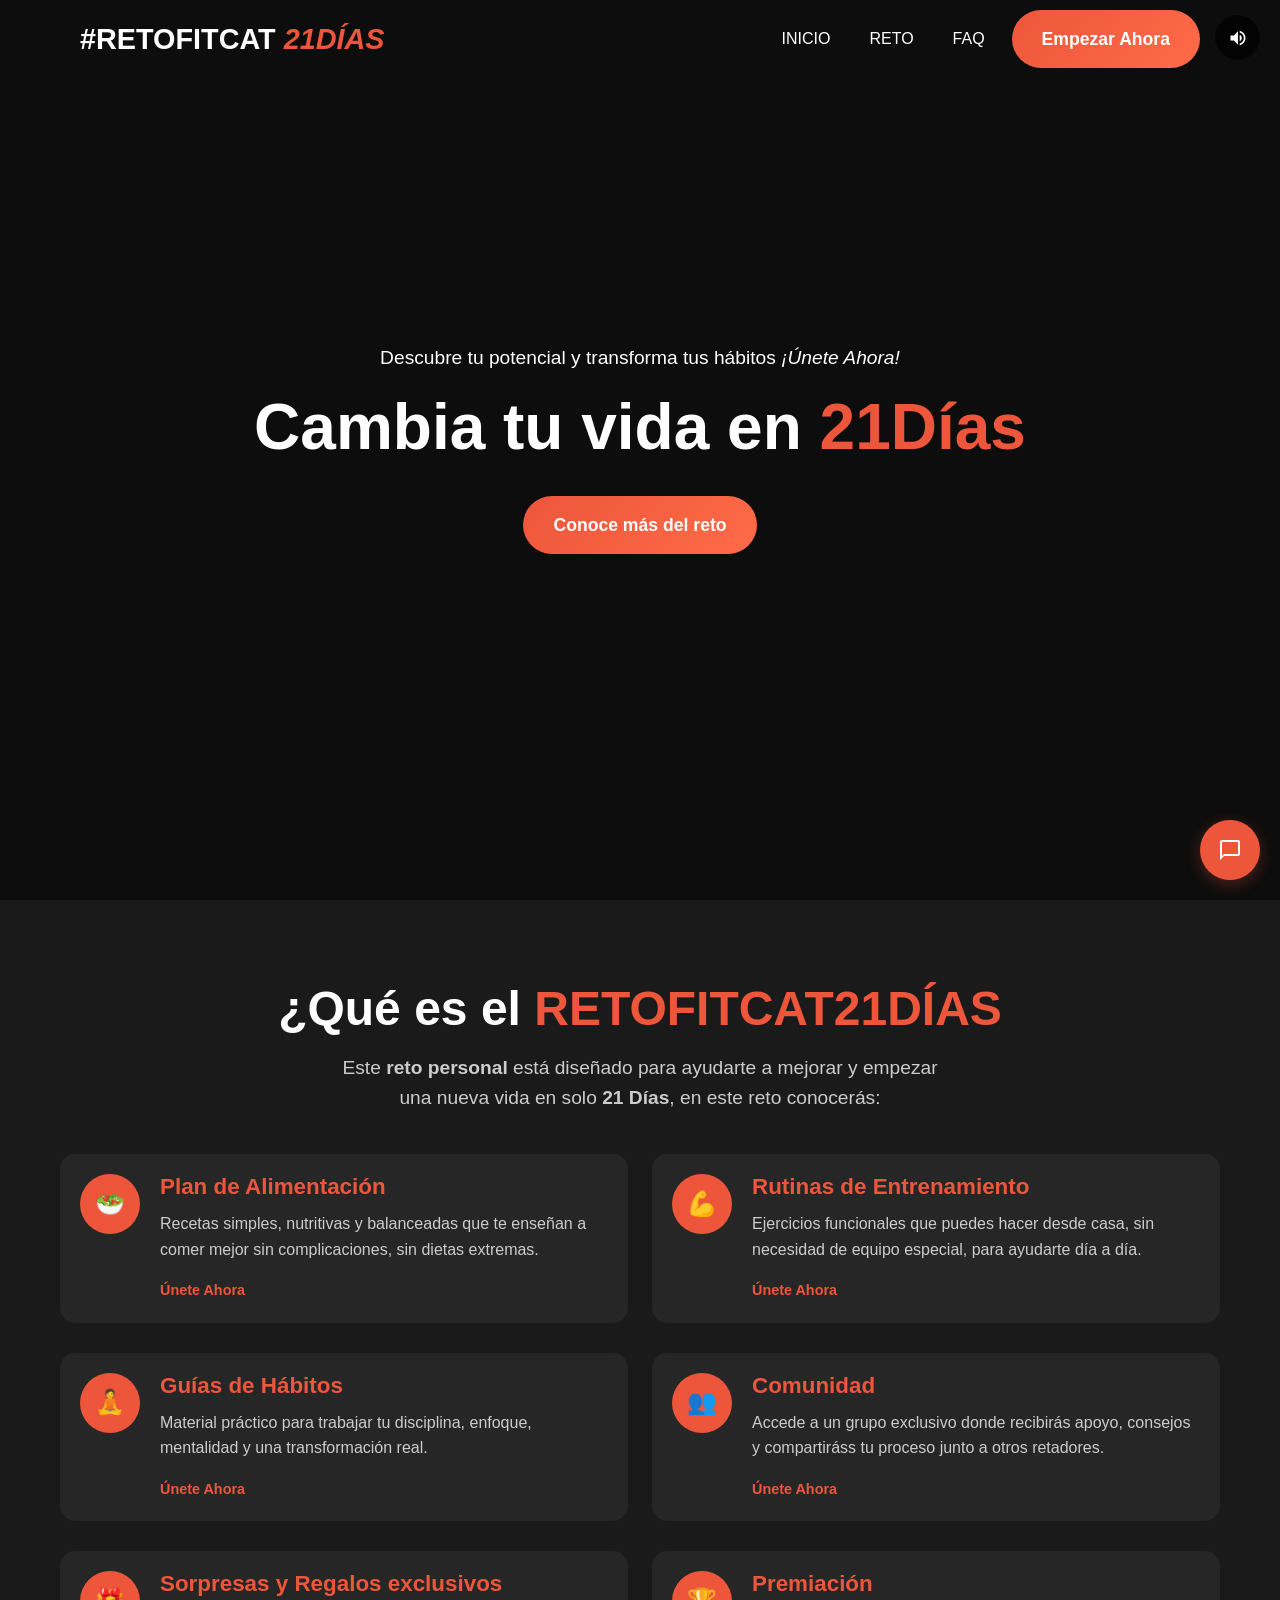
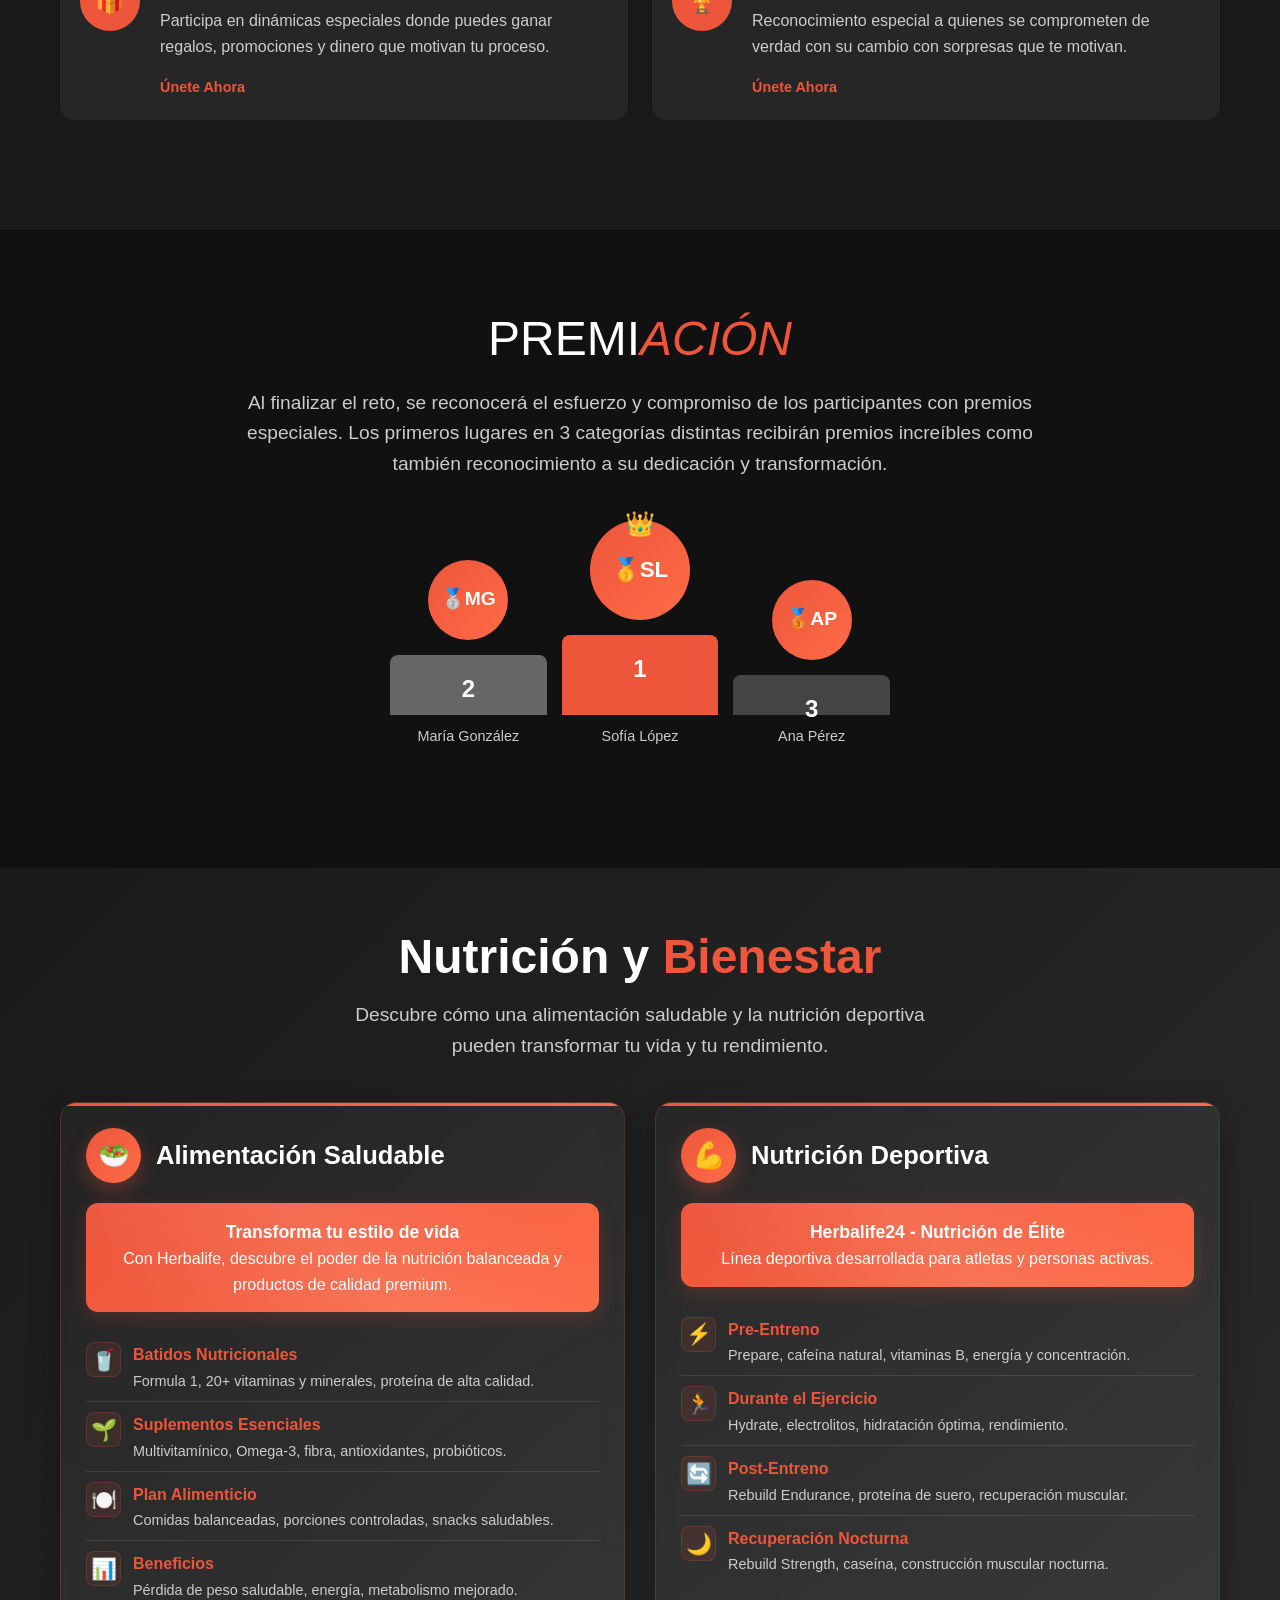
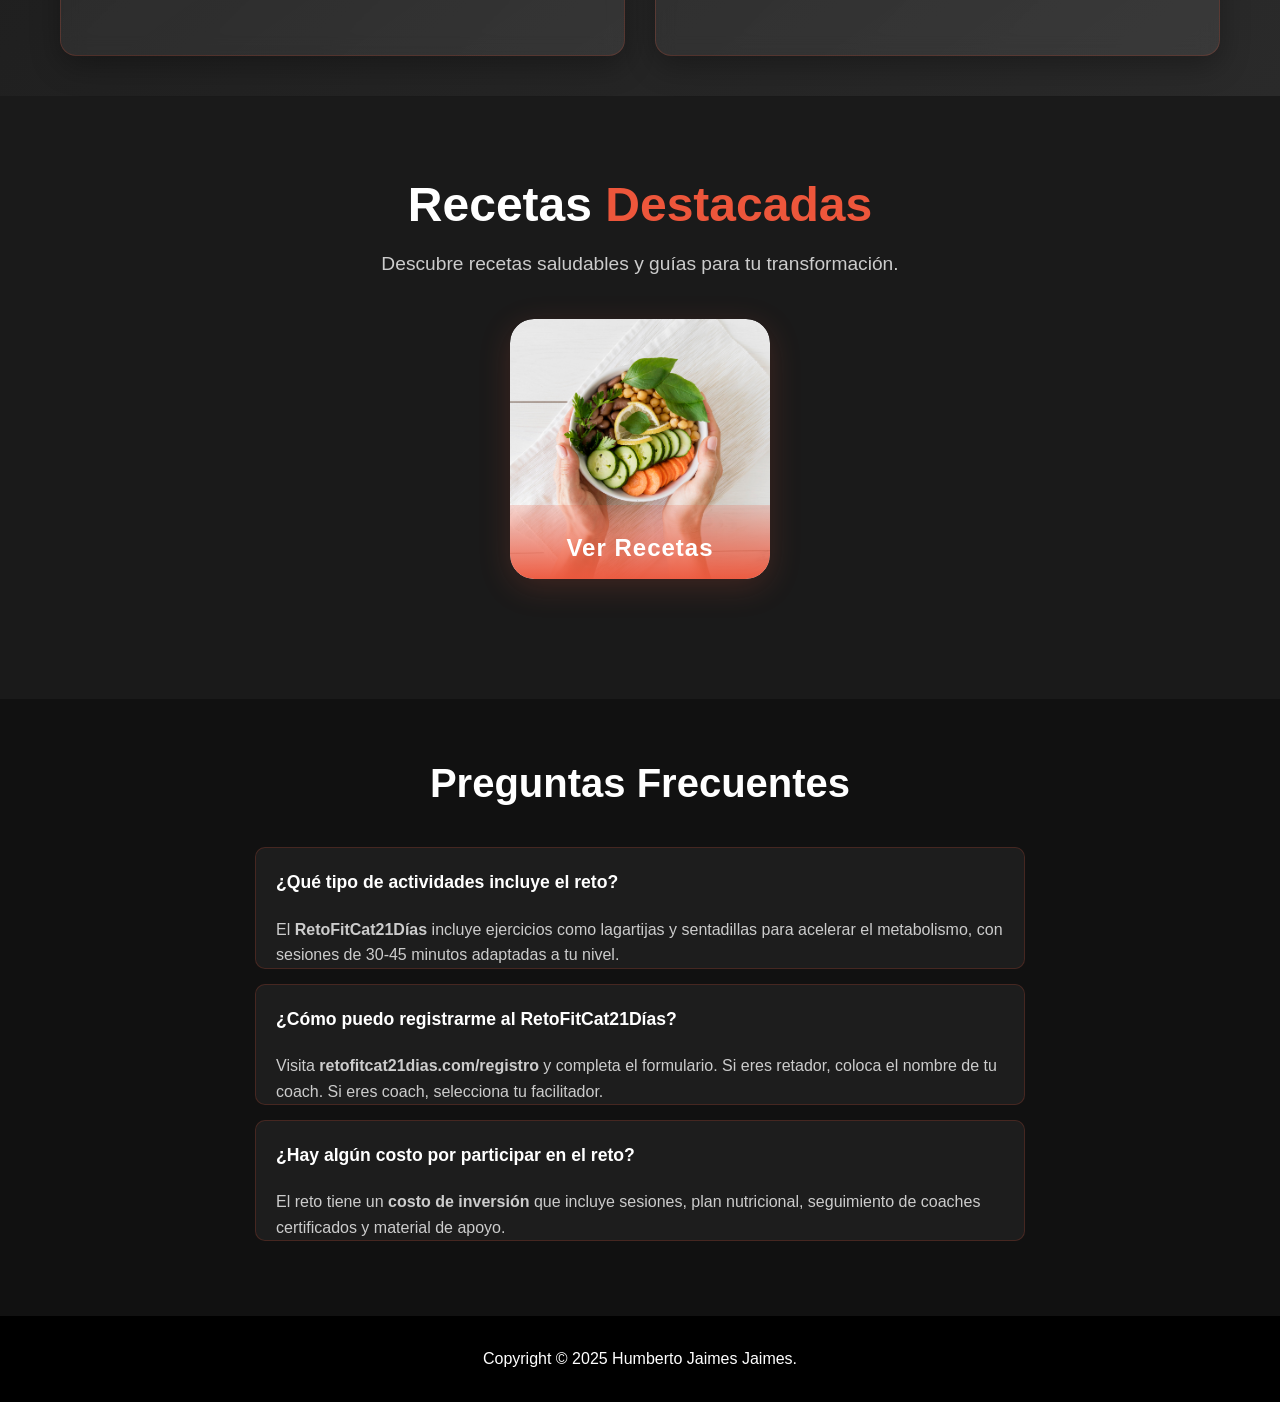
==== commit 8d3a1386: "antes de lso archivos aja" ====
--- a/index.html
+++ b/index.html
@@ -1,6 +1,8 @@
+
 <!DOCTYPE html>
 <html lang="en">
   <head>
+    <link rel="icon" href="assets/img/favicon.png" type="image/x-icon">
     <meta charset="utf-8">
     <meta name="viewport" content="width=device-width, initial-scale=1, shrink-to-fit=no">
     <meta name="description" content="">
@@ -1188,8 +1190,8 @@
           <ul class="nav">
             <li><a href="#top" class="active">INICIO</a></li>
             <li><a href="#features">RETO</a></li>
-            <li><a href="#testimonios">TESTIMONIOS</a></li>
-            <li><a href="#schedule">FACILITADORES</a></li>
+                 <!-- <li><a href="#testimonios">TESTIMONIOS</a></li>-->
+                  <!--<li><a href="#facilitadores">FACILITADORES</a></li>-->
             <li><a href="#faq">FAQ</a></li>
             <li class="main-button"><a href="login.php">Empezar Ahora</a></li>
           </ul>
@@ -1901,7 +1903,7 @@
 
 
 
-
+<!-- 
 
     <section class="testimonios-section" id="testimonios">
       <div class="container">
@@ -1915,7 +1917,7 @@
           <button class="testimonios-nav-button next" onclick="nextTestimonioSlide()">&#10095;</button>
           
           <div class="testimonios-carousel-wrapper" id="testimoniosCarouselWrapper">
-            <!-- Slide 1 -->
+           
             <div class="testimonios-carousel-slide">
               <div class="testimonios-video-item">
                 <div class="testimonios-video-wrapper">
@@ -1954,7 +1956,7 @@
                 </div>
               </div>
             </div>
-            <!-- Slide 2 -->
+          
             <div class="testimonios-carousel-slide">
               <div class="testimonios-video-item">
                 <div class="testimonios-video-wrapper">
@@ -1993,7 +1995,7 @@
                 </div>
               </div>
             </div>
-            <!-- Slide 3 -->
+            
             <div class="testimonios-carousel-slide">
               <div class="testimonios-video-item">
                 <div class="testimonios-video-wrapper">
@@ -2046,20 +2048,20 @@
 
 
 
-
-
-
-
-
-    <!-- ***** Facilitadores Section ***** -->
+    --> 
+
+
+
+<!--    
+
   <section class="section" id="facilitadores">
         <div class="container">
             <div class="section-heading">
                 <h2>Conoce a nuestros <em>Facilitadores</em></h2>
                 <p>Expertos comprometidos que te guiarán en tu transformación.</p>
             </div>
-
-            <!-- Tabs Navigation -->
+-->
+            <!-- 
       <div class="facilitadores-tabs">
         <button type="button" class="tab-button active" onclick="showTab(event, 'adriana')">Adriana</button>
         <button type="button" class="tab-button" onclick="showTab(event, 'alex')">Alex</button>
@@ -2069,7 +2071,7 @@
       </div>
 
 
-            <!-- Tab Content - ADRIANA -->
+            
             <div id="adriana" class="tab-content active">
                 <div class="facilitador-card">
                     <div class="facilitador-avatar">A</div>
@@ -2081,7 +2083,7 @@
                 </div>
             </div>
 
-            <!-- Tab Content - ALEX -->
+          
             <div id="alex" class="tab-content">
                 <div class="facilitador-card">
                     <div class="facilitador-avatar">A</div>
@@ -2093,7 +2095,7 @@
                 </div>
             </div>
 
-            <!-- Tab Content - FIDENCIO -->
+          
             <div id="fidencio" class="tab-content">
                 <div class="facilitador-card">
                     <div class="facilitador-avatar">F</div>
@@ -2107,7 +2109,7 @@
         </div>
 
 
-                    <!-- Tab Content - OSCAR -->
+                 
         
                     <div id="oscar" class="tab-content">
                 <div class="facilitador-card">
@@ -2362,7 +2364,7 @@
             }
         }
     </style>
-
+  -->
 
 
     <script>
@@ -2400,7 +2402,7 @@
         </div>
         <div class="recetas-destacadas-card">
           <a href="recetas_guias.html" class="recetas-link" title="Ver recetas">
-            <img src="assets/img/AF1.png" alt="Recetas Destacadas" class="recetas-img">
+            <img src="assets/images/Receta1.jpg" alt="Recetas Destacadas" class="recetas-img">
             <div class="recetas-overlay">
               <span>Ver Recetas</span>
             </div>
@@ -2459,34 +2461,61 @@
       </style>
     </section>
 
-    <!-- ***** FAQ Section ***** -->
-    <section id="faq" class="faq">
-      <div class="container">
-        <div class="section-header">
-          <h2><strong>Preguntas Frecuentes</strong></h2>
+ <!-- ***** FAQ Section ***** -->
+<section id="faq" class="faq">
+  <div class="container">
+    <div class="section-header">
+      <h2><strong>Preguntas Frecuentes</strong></h2>
+    </div>
+
+    <div class="faq-container">
+
+      <div class="faq-item">
+        <div class="faq-question" 
+             style="cursor:default; background:none; border:none; color:#fff; font-size:clamp(1rem,3vw,1.1rem); font-weight:600; display:block; padding:20px 10 8px 0;">
+          ¿Qué tipo de actividades incluye el reto?
         </div>
-        <div class="faq-container">
-          <div class="faq-item">
-              <div class="faq-question" style="cursor:default; background:none; border:none; color:#fff; font-size:clamp(1rem,3vw,1.1rem); font-weight:600; display:block; padding:20px 0 8px 0;">¿Qué tipo de actividades incluye el reto?</div>
-              <div class="faq-answer" style="padding:0 0 18px 0; max-height:none; background:none;">
-                <p>El <strong>RetoFitCat21Días</strong> incluye ejercicios como lagartijas y sentadillas para acelerar el metabolismo, con sesiones de 30-45 minutos adaptadas a tu nivel.</p>
-              </div>
-          </div>
-          <div class="faq-item">
-              <div class="faq-question" style="cursor:default; background:none; border:none; color:#fff; font-size:clamp(1rem,3vw,1.1rem); font-weight:600; display:block; padding:20px 0 8px 0;">¿Cómo puedo registrarme al RetoFitCat21Días?</div>
-              <div class="faq-answer" style="padding:0 0 18px 0; max-height:none; background:none;">
-                <p>Visita <strong>retofitcat21dias.com/registro</strong> y completa el formulario. Si eres retador, coloca el nombre de tu coach. Si eres coach, selecciona tu facilitador.</p>
-              </div>
-          </div>
-          <div class="faq-item">
-              <div class="faq-question" style="cursor:default; background:none; border:none; color:#fff; font-size:clamp(1rem,3vw,1.1rem); font-weight:600; display:block; padding:20px 0 8px 0;">¿Hay algún costo por participar en el reto?</div>
-              <div class="faq-answer" style="padding:0 0 18px 0; max-height:none; background:none;">
-                <p>El reto tiene un <strong>costo de inversión</strong> que incluye sesiones, plan nutricional, seguimiento de coaches certificados y material de apoyo.</p>
-              </div>
-          </div>
+        <div class="faq-answer" 
+             style="padding:0 10 18px 0; max-height:none; background:none; color:#ddd; line-height:1.6;">
+          <p>
+            El <strong>RetoFitCat21Días</strong> incluye ejercicios como lagartijas y sentadillas para acelerar el metabolismo, 
+            con sesiones de 30-45 minutos adaptadas a tu nivel.
+          </p>
         </div>
       </div>
-    </section>
+
+      <div class="faq-item">
+        <div class="faq-question" 
+             style="cursor:default; background:none; border:none; color:#fff; font-size:clamp(1rem,3vw,1.1rem); font-weight:600; display:block; padding:20px 10 8px 0;">
+          ¿Cómo puedo registrarme al RetoFitCat21Días?
+        </div>
+        <div class="faq-answer" 
+             style="padding:0 10 18px 0; max-height:none; background:none; color:#ddd; line-height:1.6;">
+          <p>
+            Visita <strong>retofitcat21dias.com/registro</strong> y completa el formulario. Si eres retador, coloca el nombre de tu coach. 
+            Si eres coach, selecciona tu facilitador.
+          </p>
+        </div>
+      </div>
+
+      <div class="faq-item">
+        <div class="faq-question" 
+             style="cursor:default; background:none; border:none; color:#fff; font-size:clamp(1rem,3vw,1.1rem); font-weight:600; display:block; padding:20px 10 8px 0;">
+          ¿Hay algún costo por participar en el reto?
+        </div>
+        <div class="faq-answer" 
+             style="padding:0 10 18px 0; max-height:none; background:none; color:#ddd; line-height:1.6;">
+          <p>
+            El reto tiene un <strong>costo de inversión</strong> que incluye sesiones, plan nutricional, seguimiento de coaches certificados 
+            y material de apoyo.
+          </p>
+        </div>
+      </div>
+
+    </div>
+  </div>
+</section>
+
 
     <!-- ***** Footer ***** -->
     <footer>
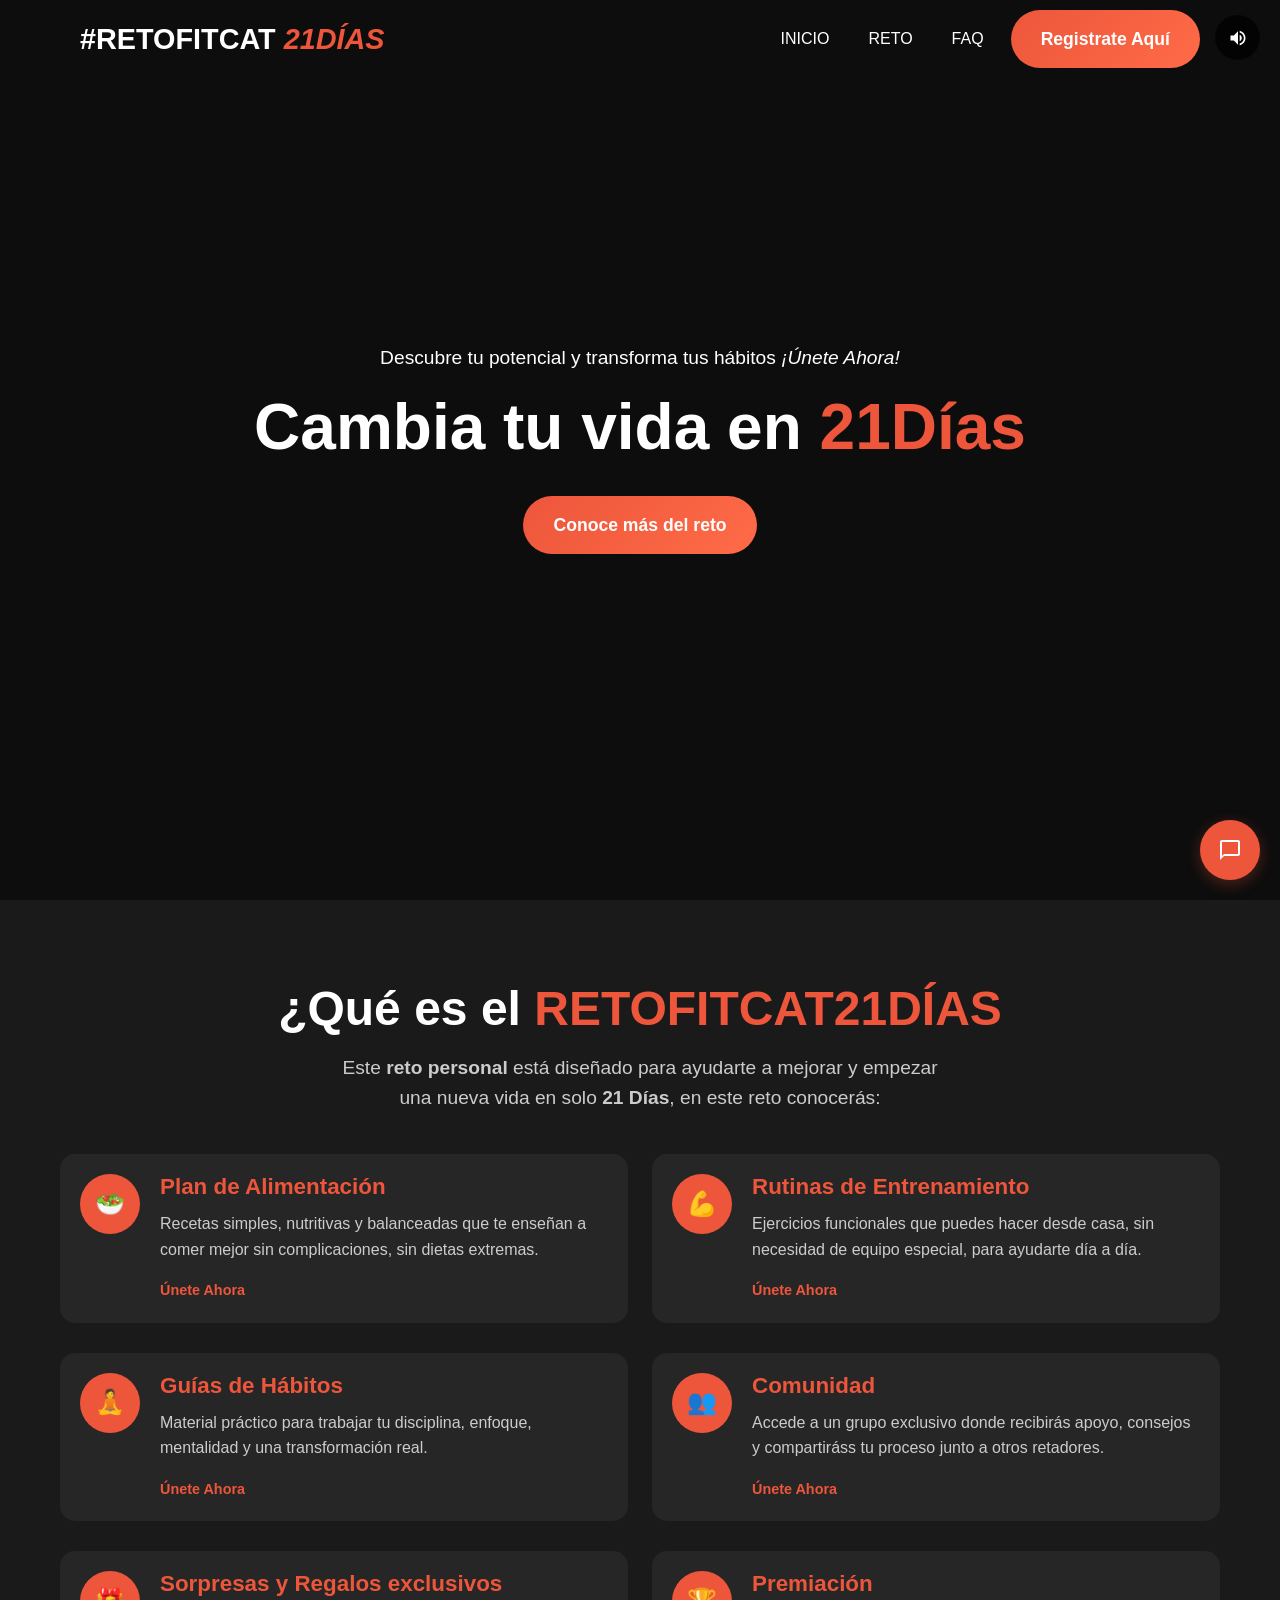
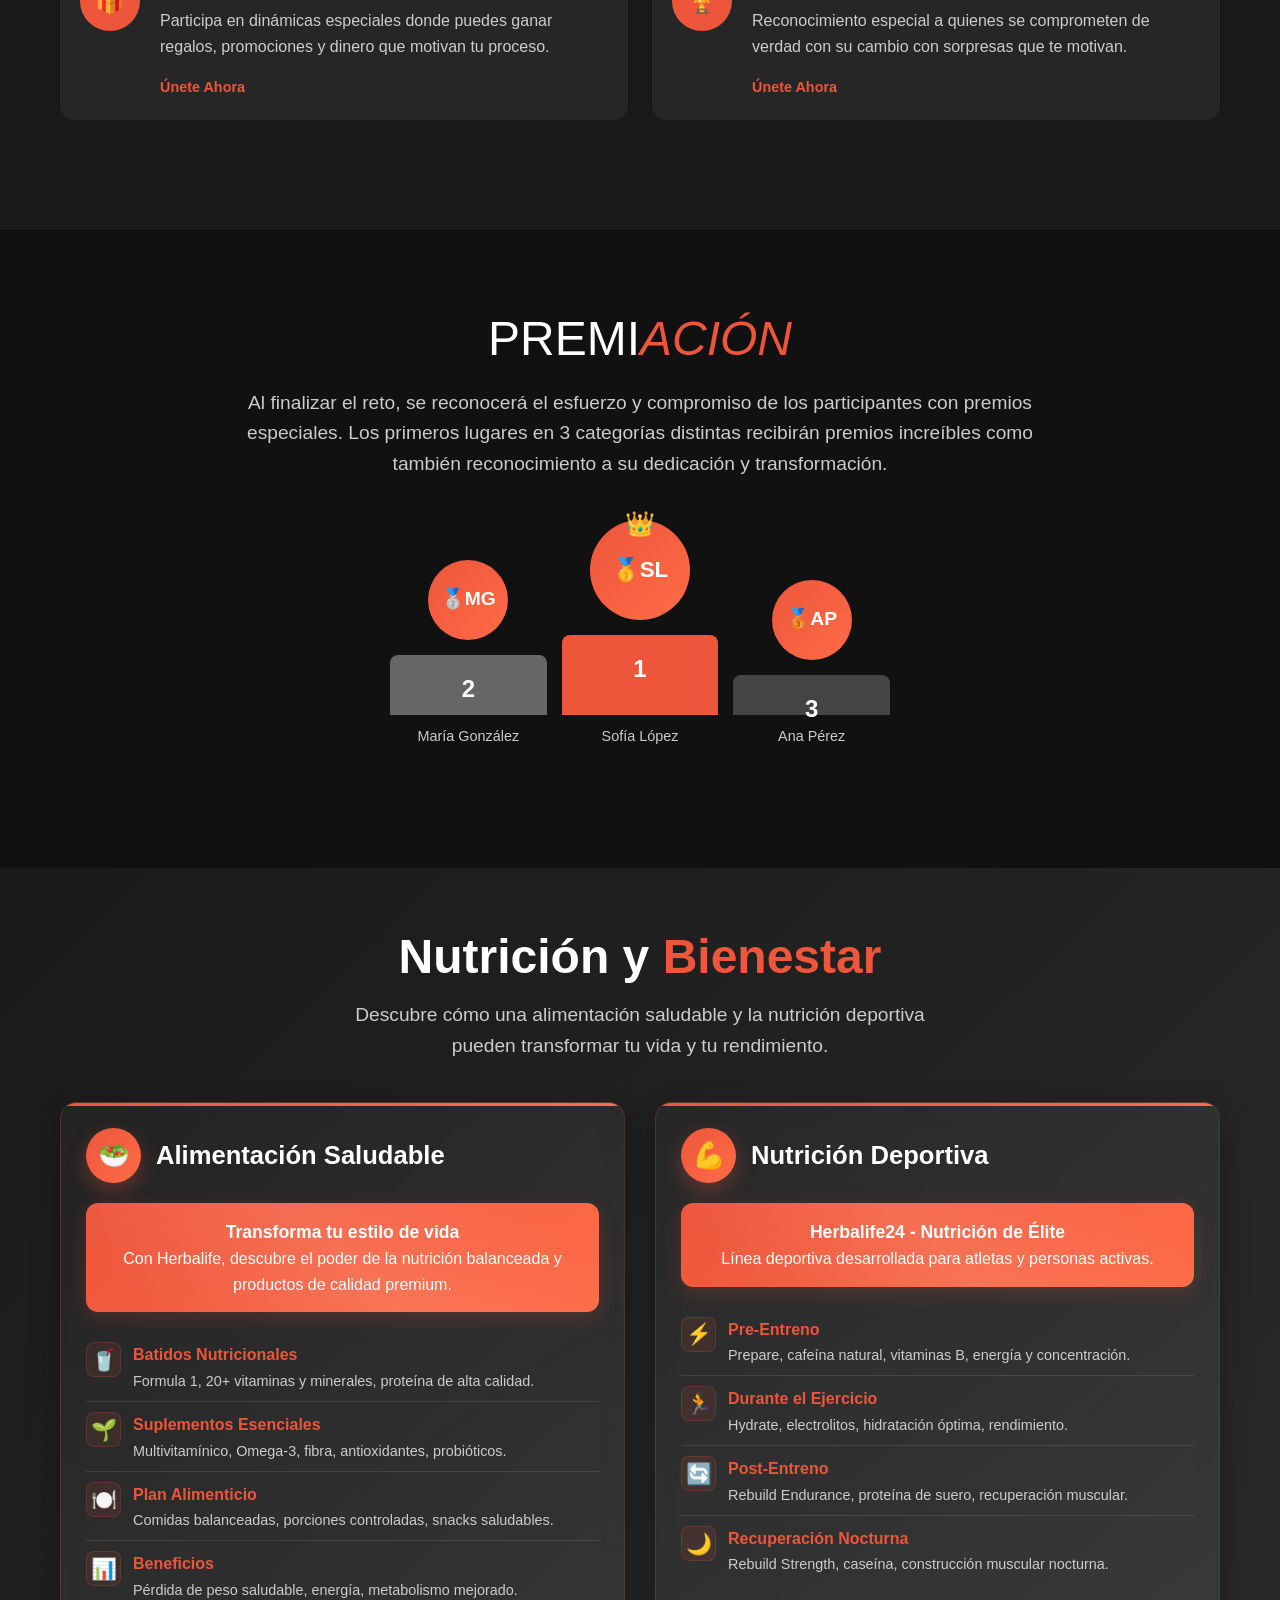
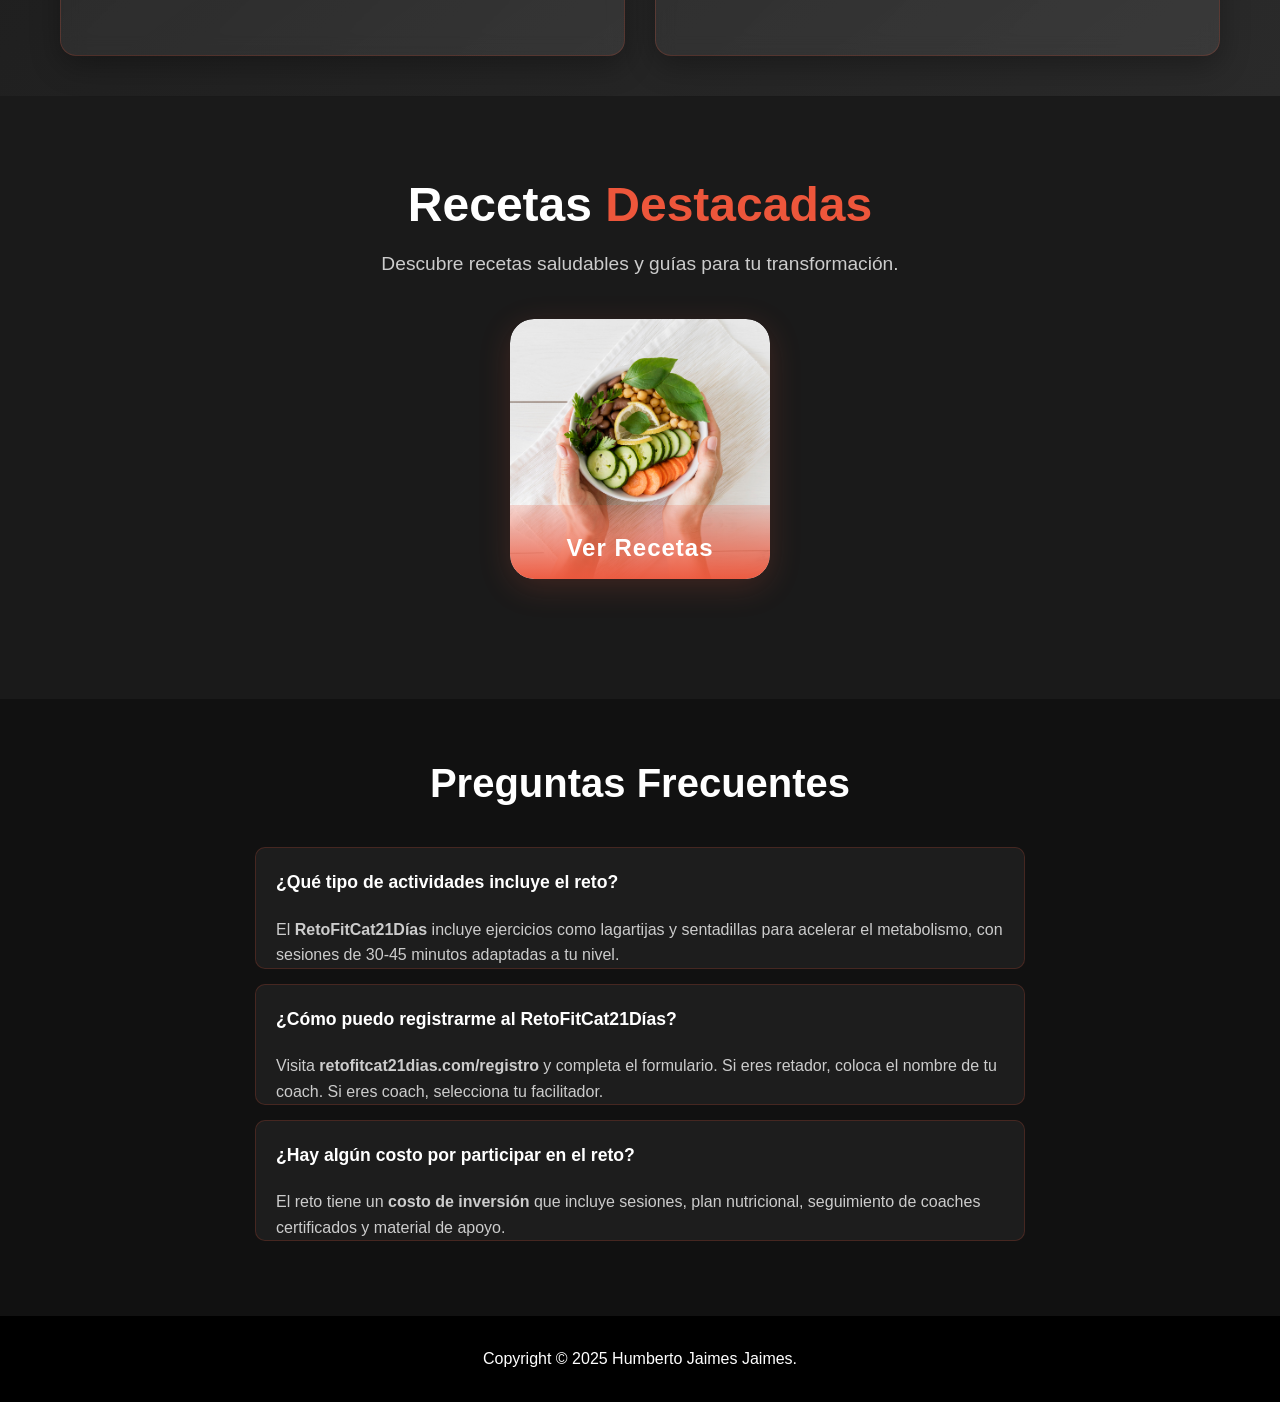
==== commit 77059e5c: "Cambios desde laptop 2" ====
--- a/index.html
+++ b/index.html
@@ -1193,7 +1193,7 @@
                  <!-- <li><a href="#testimonios">TESTIMONIOS</a></li>-->
                   <!--<li><a href="#facilitadores">FACILITADORES</a></li>-->
             <li><a href="#faq">FAQ</a></li>
-            <li class="main-button"><a href="login.php">Empezar Ahora</a></li>
+            <li class="main-button"><a href="login.php">Registrate Aquí</a></li>
           </ul>
         </nav>
       </div>
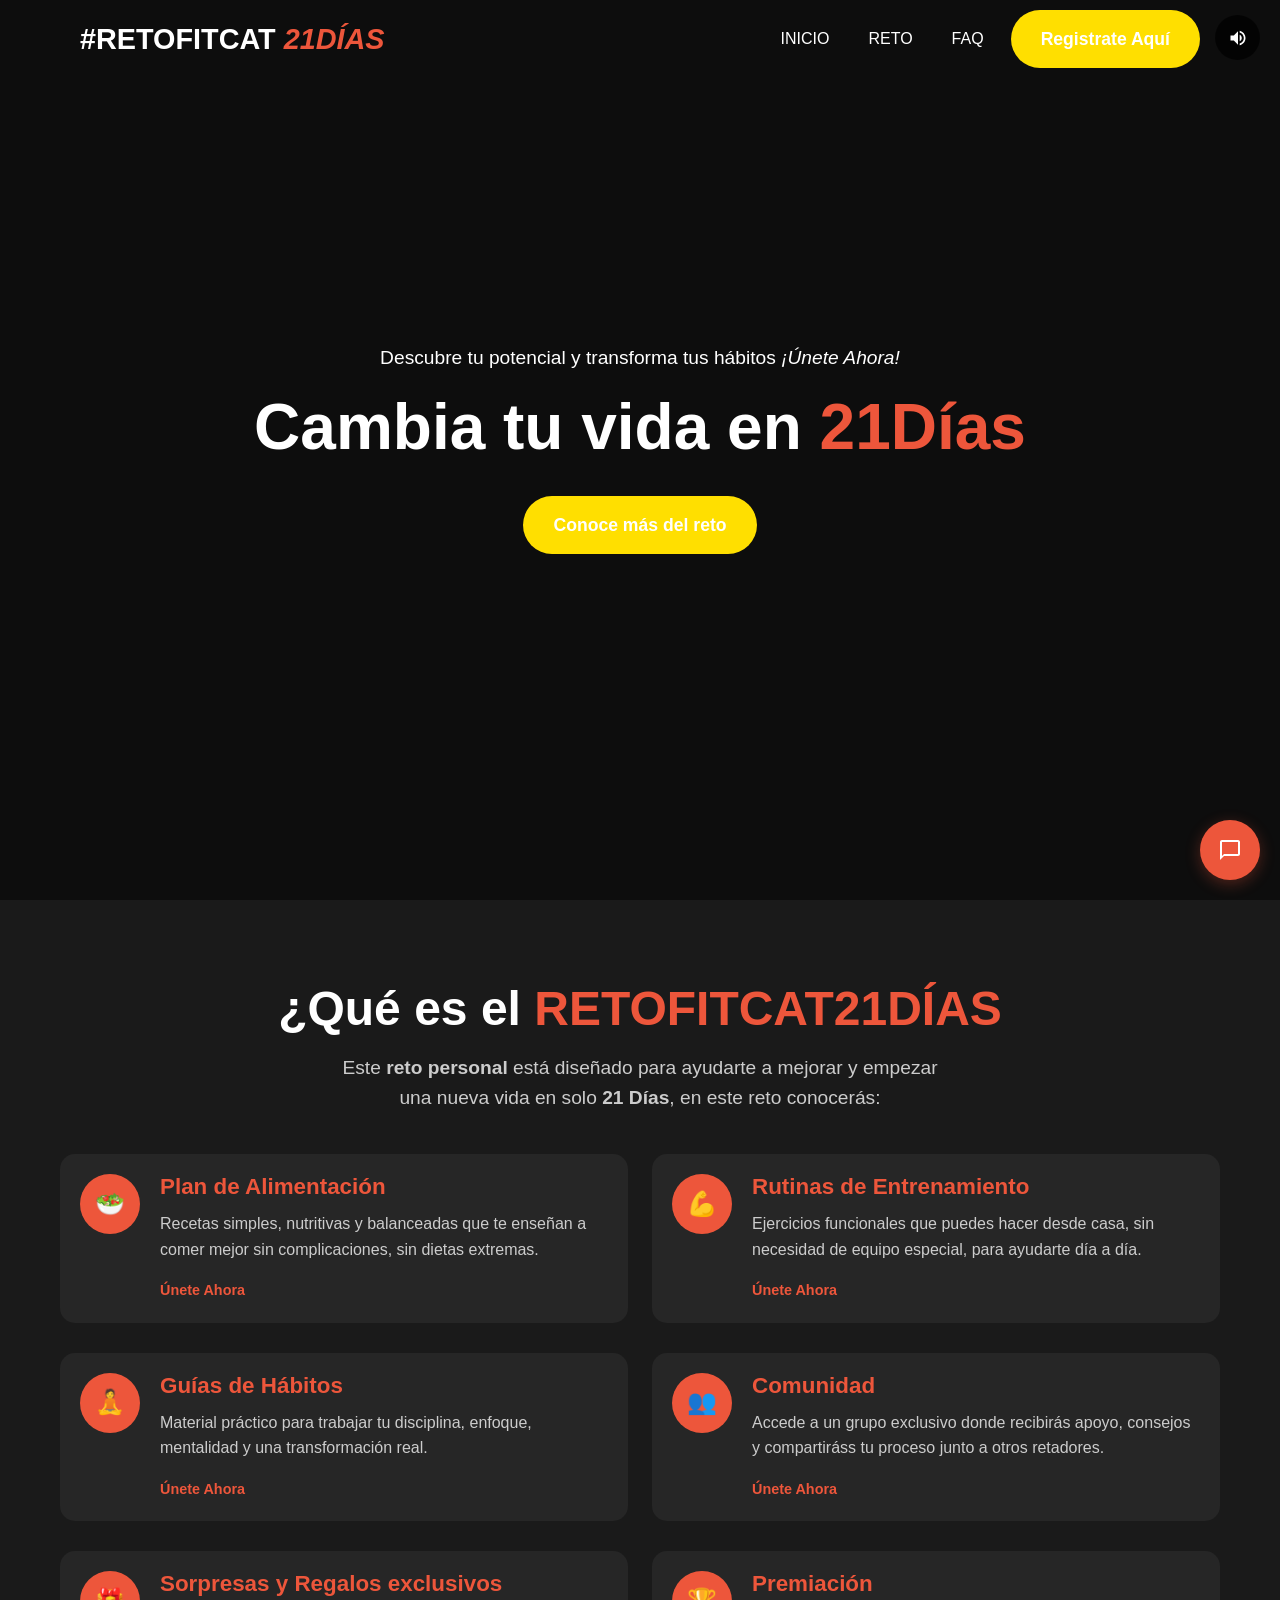
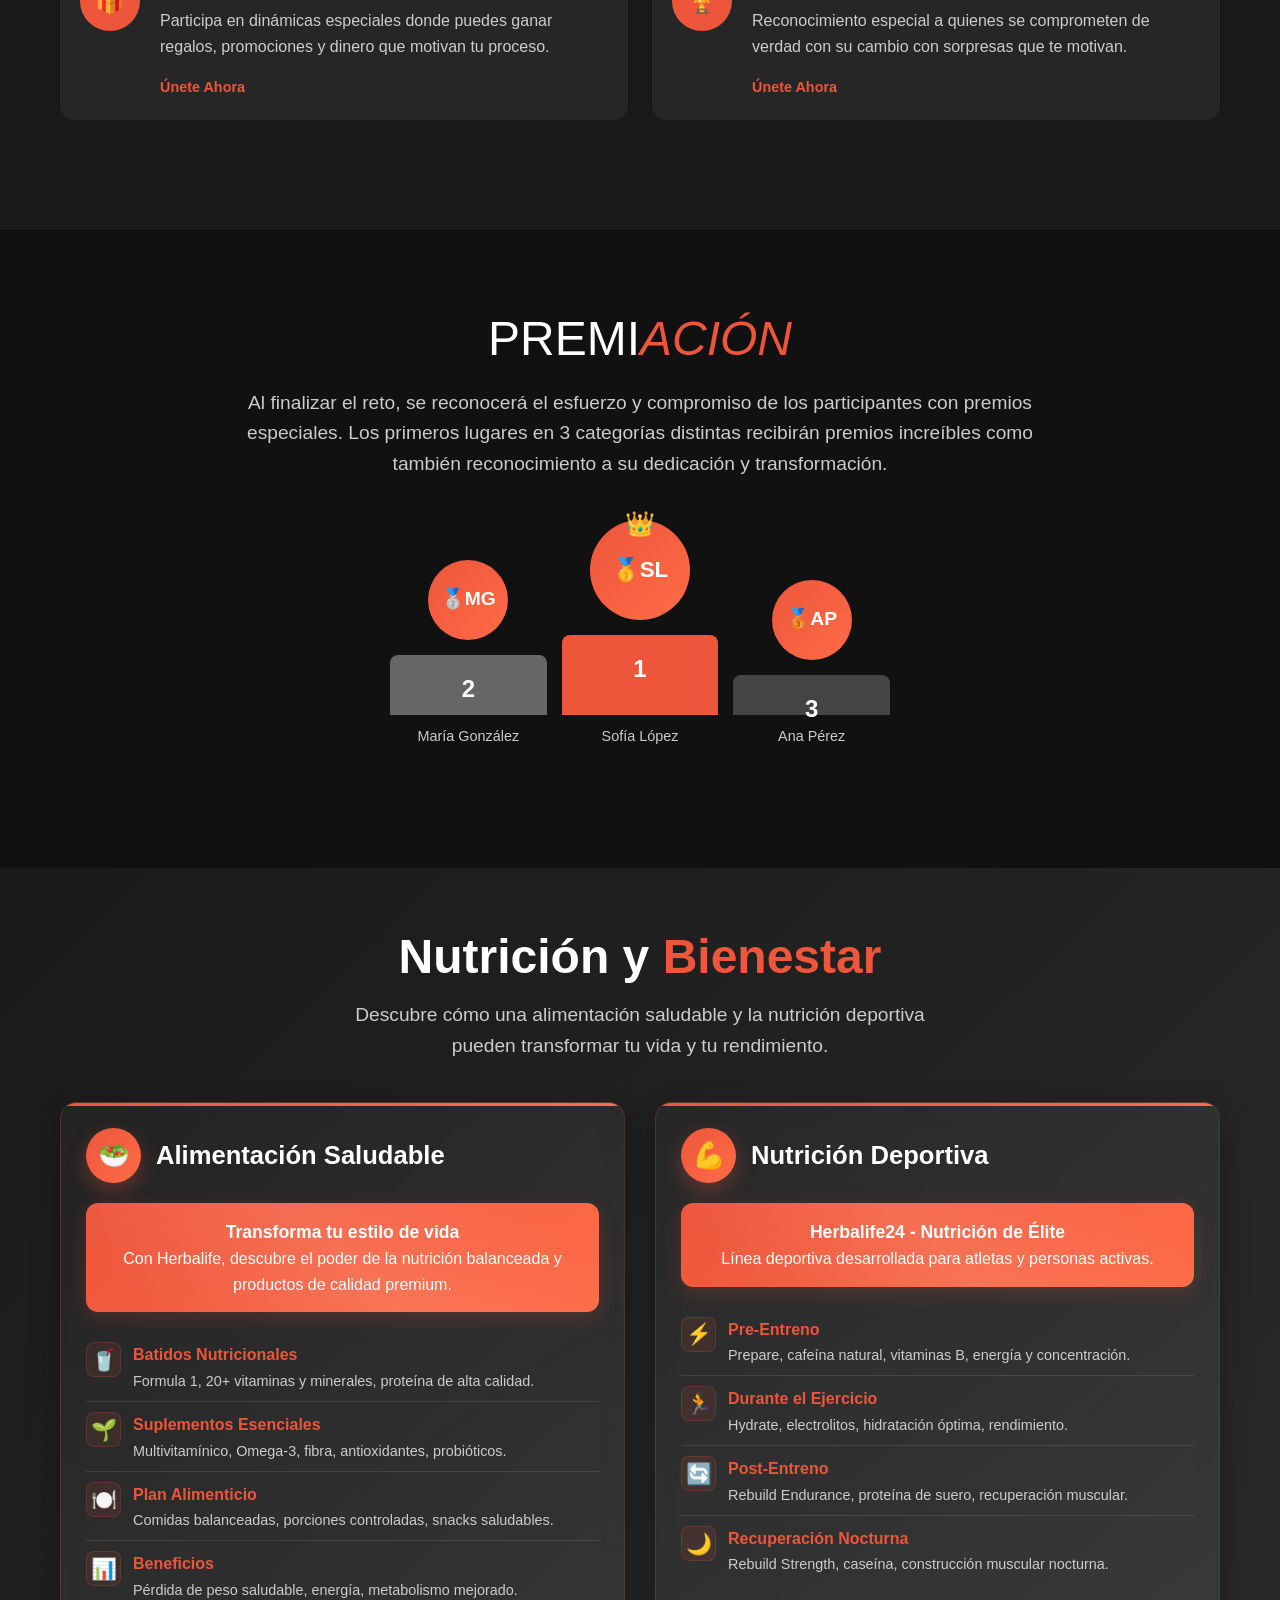
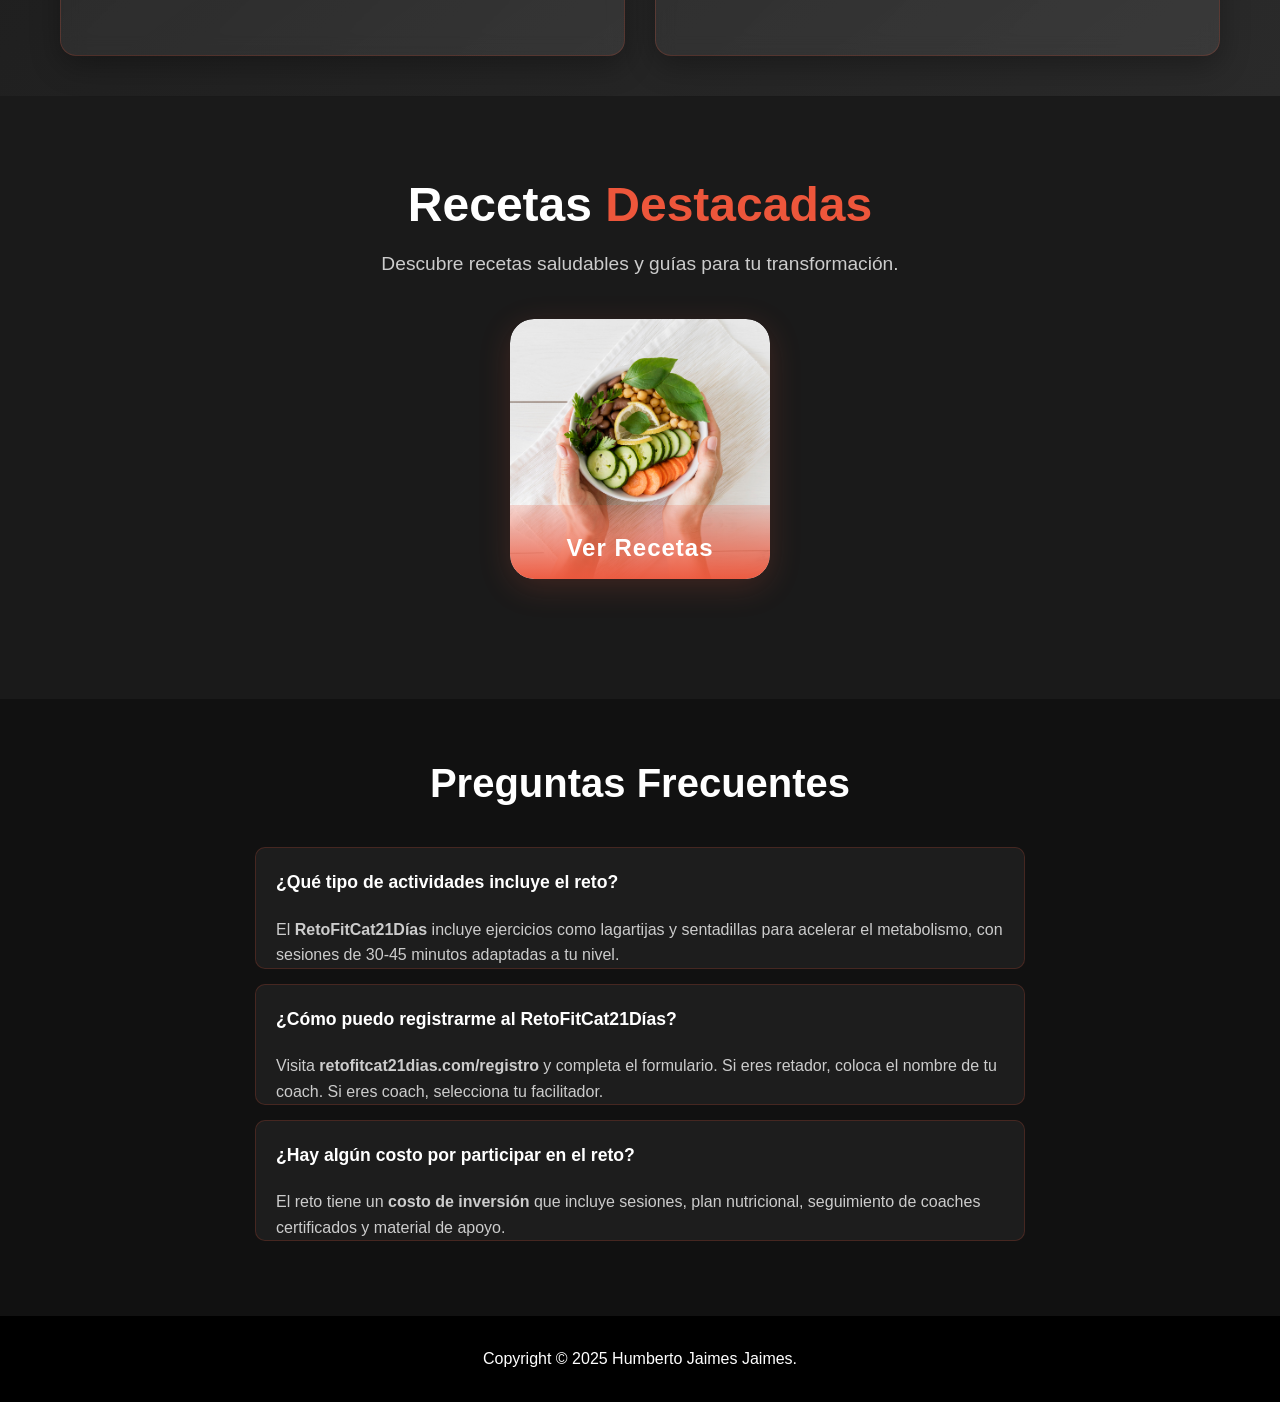
==== commit aceffb6c: "act" ====
--- a/index.html
+++ b/index.html
@@ -231,7 +231,7 @@
       .main-button a {
         display: inline-block;
         padding: 15px 30px;
-        background: linear-gradient(135deg, #ed563b, #ff6b47);
+        background: linear-gradient(135deg, #ffdf00, #ffdf00);
         color: #fff;
         text-decoration: none;
         border-radius: 30px;
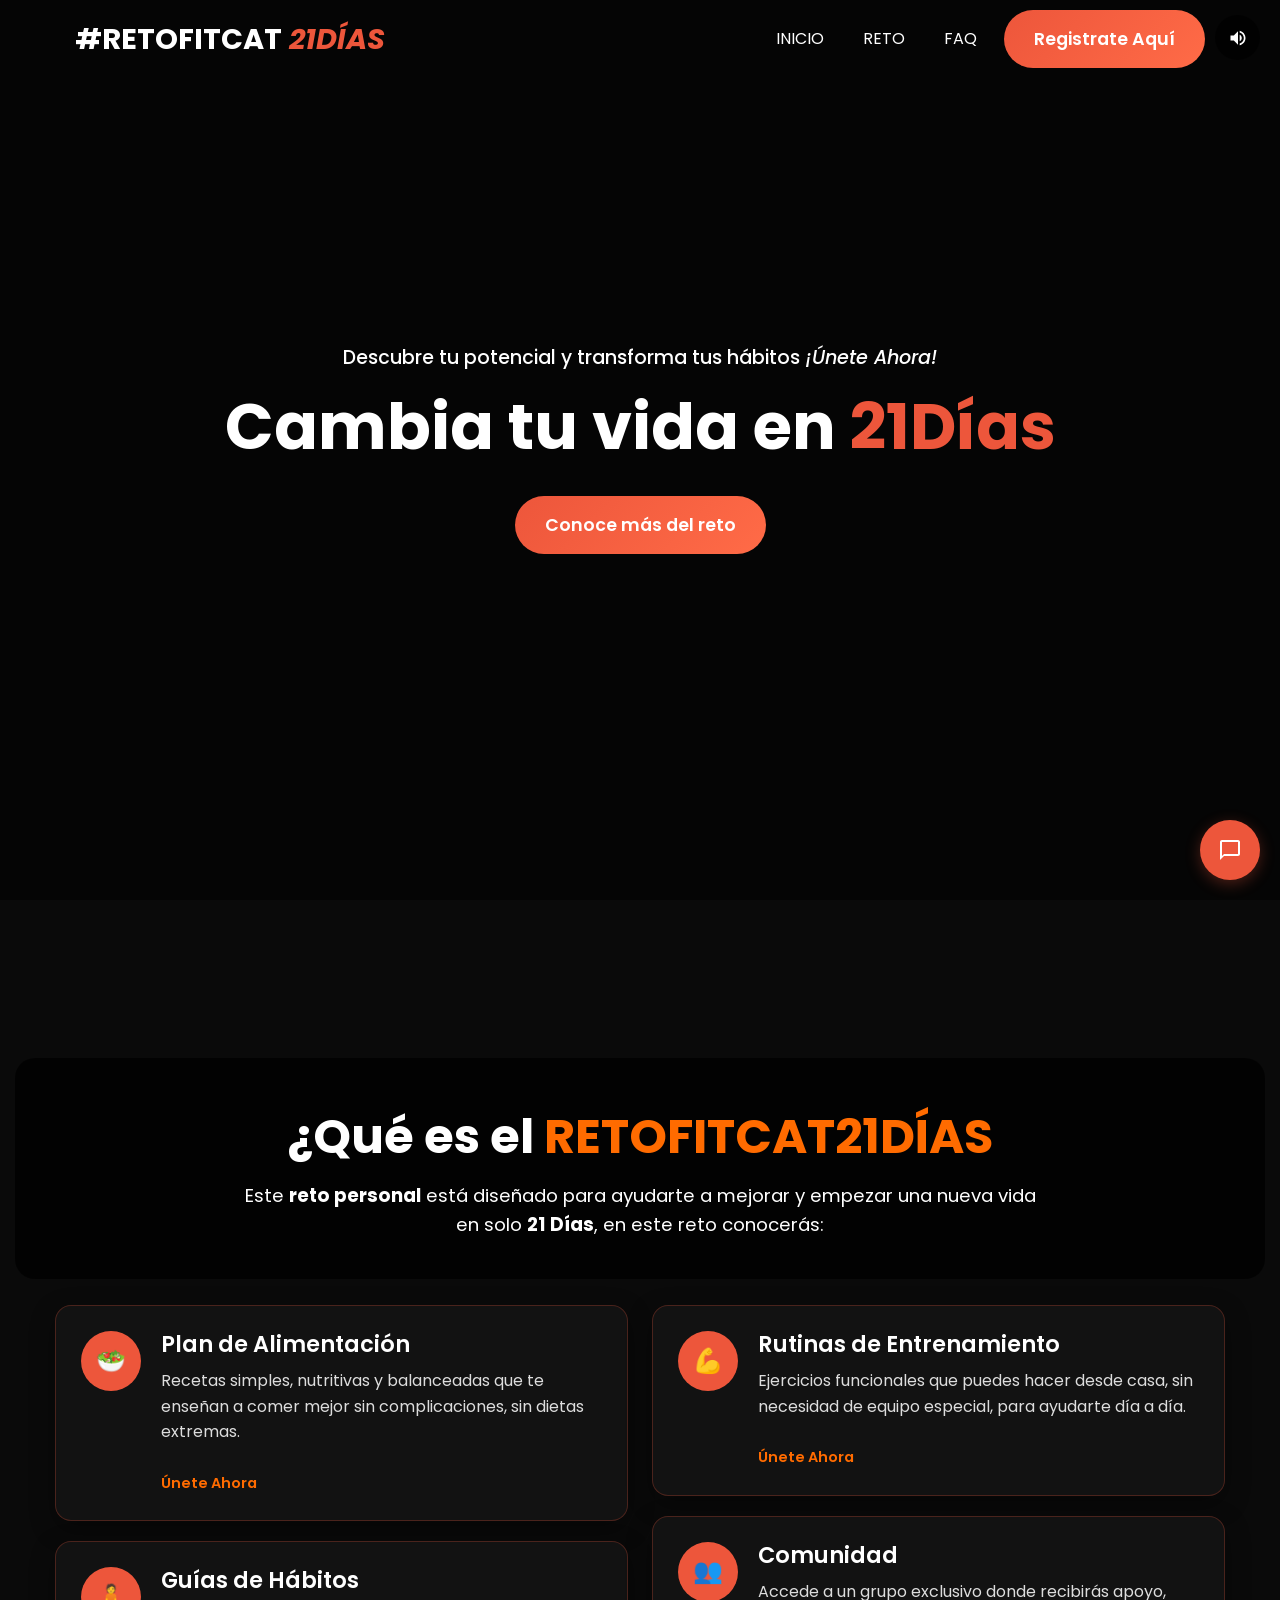
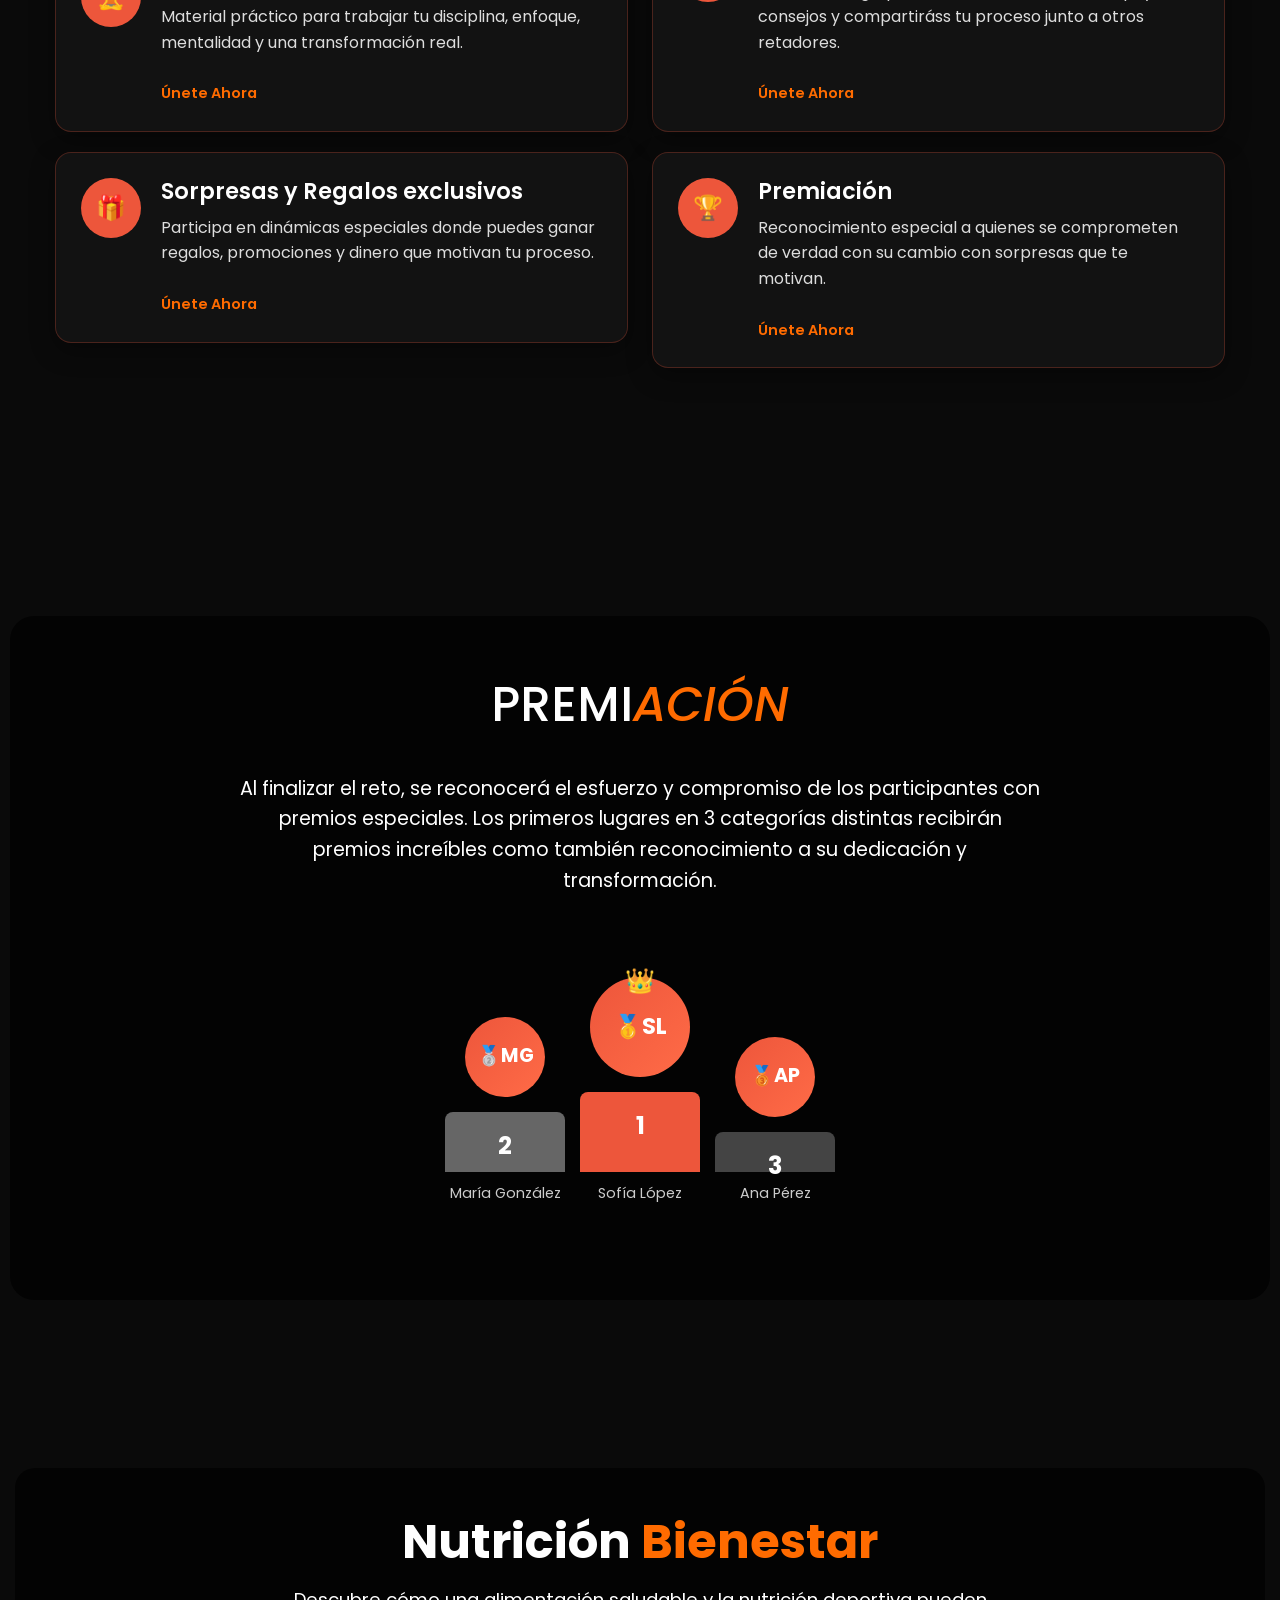
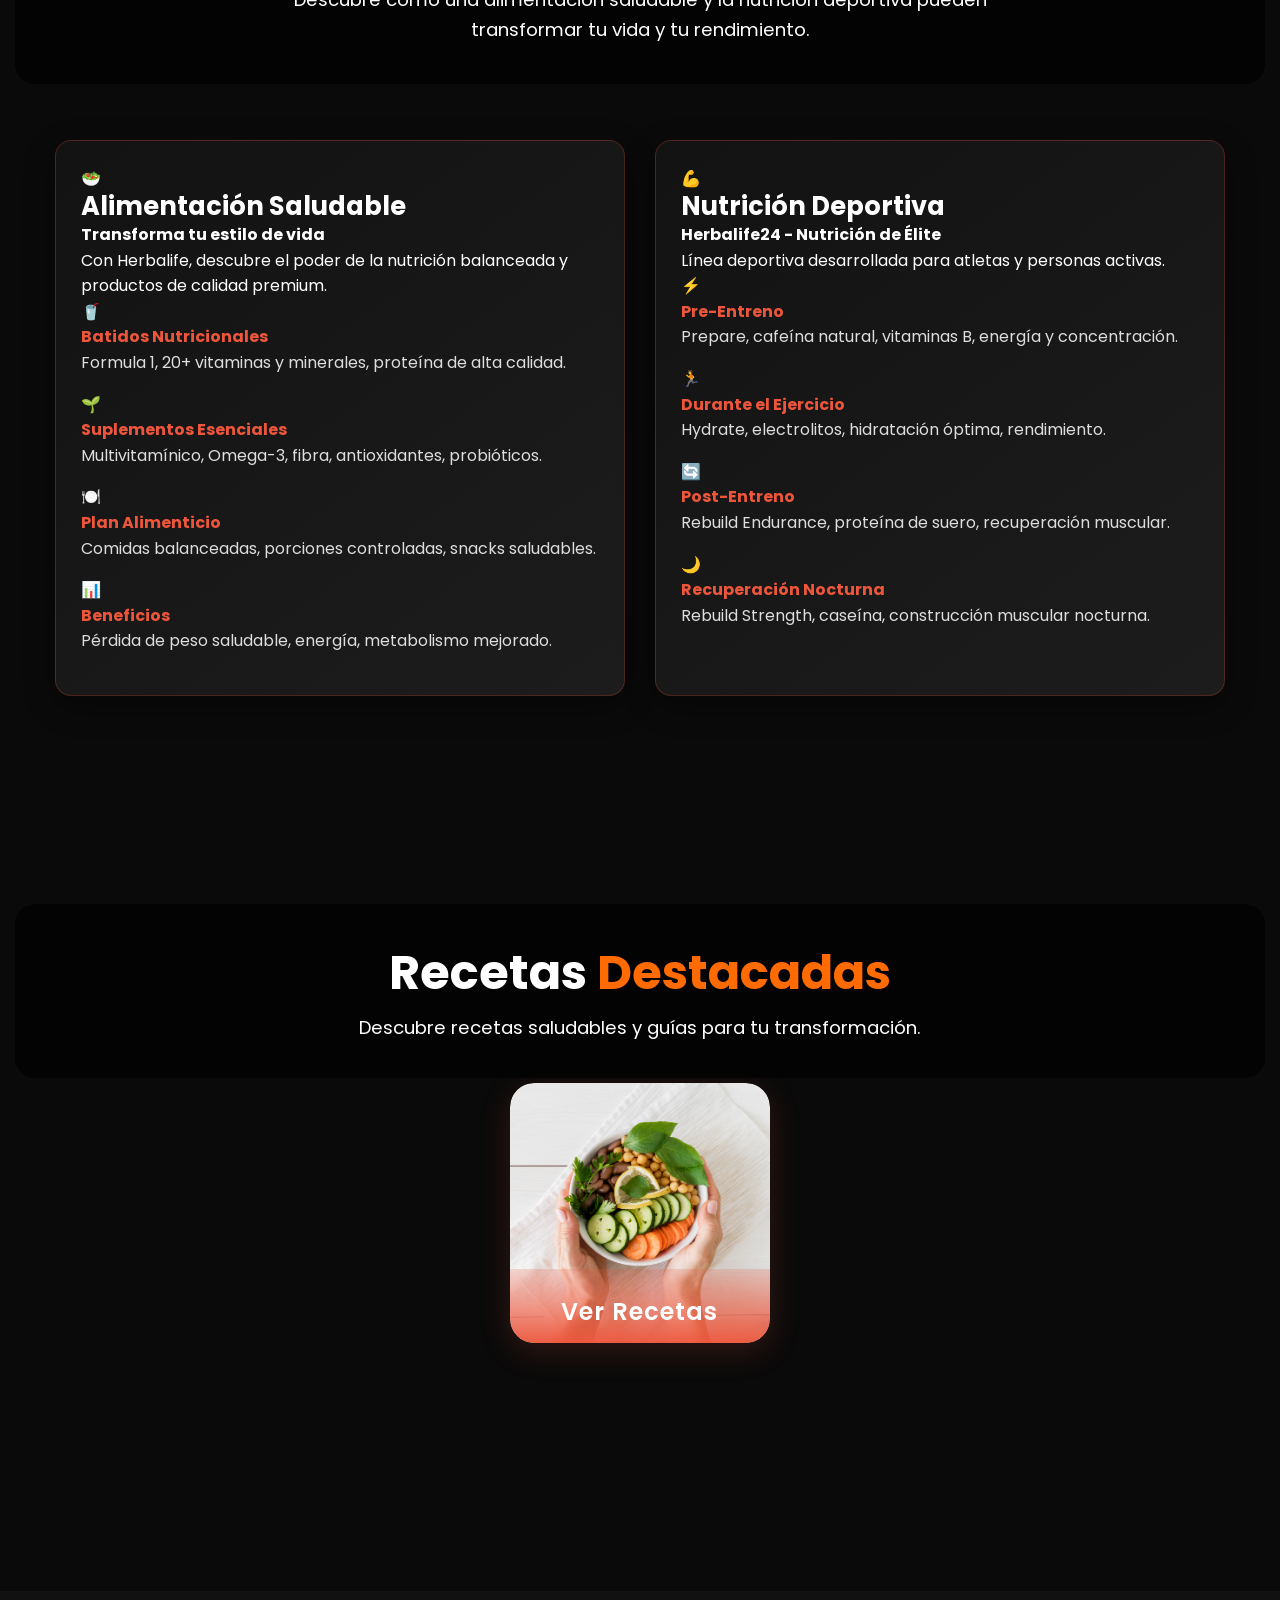
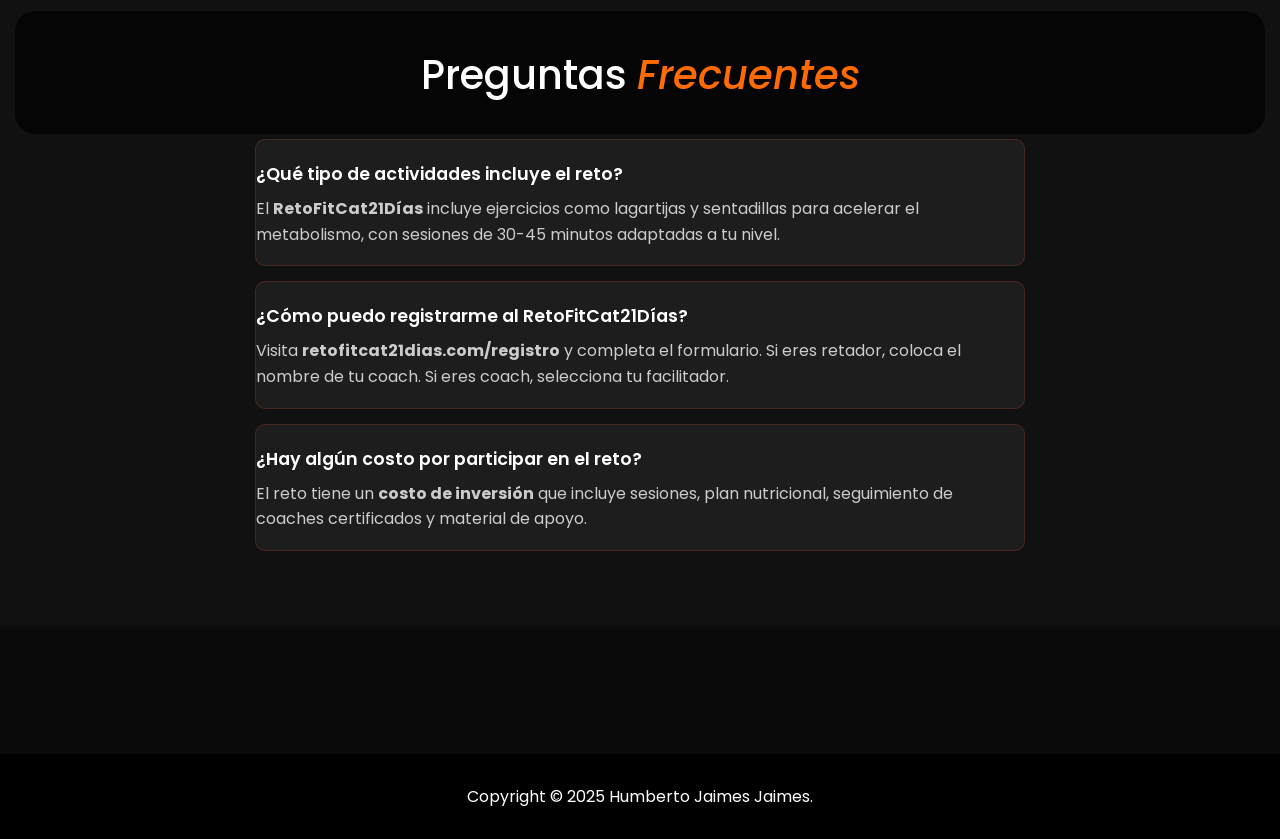
==== commit 7fce2931: "Add Gemini" ====
--- a/index.html
+++ b/index.html
@@ -231,7 +231,7 @@
       .main-button a {
         display: inline-block;
         padding: 15px 30px;
-        background: linear-gradient(135deg, #ffdf00, #ffdf00);
+        background: linear-gradient(135deg, #ed563b, #ff6b47);
         color: #fff;
         text-decoration: none;
         border-radius: 30px;
@@ -276,7 +276,6 @@
         line-height: 1.6;
       }
 
-      /* FEATURES SECTION RESPONSIVE */
       .features-items {
         list-style: none;
         padding: 0;
@@ -1150,7 +1149,6 @@
   </head>
   <body>
     <a id="header"></a>
-    <!-- ***** Preloader Start ***** -->
 <div id="js-preloader" class="js-preloader">
       <div class="logo-wrapper">
         <div class="logo-container">
@@ -1158,16 +1156,16 @@
         </div>
       </div>
     </div>
-    <!-- ***** Preloader End ***** -->
-
-    <!-- Chatbot Toggle Button -->
+ 
+
+    <!-- Chatbot -->
     <button class="chatbot-toggle" id="chatbotToggle" title="Abrir Chatbot">
       <svg class="chat-icon" viewBox="0 0 24 24">
         <path d="M20 2H4c-1.1 0-2 .9-2 2v18l4-4h14c1.1 0 2-.9 2-2V4c0-1.1-.9-2-2-2zm0 14H6l-2 2V4h16v12z"/>
       </svg>
     </button>
 
-    <!-- Chatbot Container -->
+    <!-- Chatbot -->
     <div class="chatbot-container" id="chatbotContainer">
       <div class="chatbot-header">
         <h3>RetoFitCat Chatbot</h3>
@@ -1182,7 +1180,7 @@
       </div>
     </div>
 
-    <!-- ***** Header Area ***** -->
+    <!--Header-->
     <header class="header-area header-sticky">
       <div class="container">
         <nav class="main-nav">
@@ -1209,7 +1207,7 @@
       </audio>
     </header>
 
-    <!-- ***** Main Banner Area ***** -->
+    <!--Banner-->
     <div class="main-banner" id="top">
       <video autoplay muted loop id="bg-video">
         <source src="assets/images/banner1.mp4" type="video/mp4" />
@@ -1223,7 +1221,7 @@
             <a href="#" id="openVideoPopup" style="display:inline-block;">Conoce más del reto</a>
           </div>
 
-<!-- Video Popup Modal -->
+<!-- Video -->
 <div id="videoPopupModal" class="video-popup-modal">
   <div class="video-popup-content">
     <button class="video-popup-close" id="closeVideoPopup" title="Cerrar">&times;</button>
@@ -1321,18 +1319,51 @@
       </div>
     </div>
 
-    <!-- ***** Features Section ***** -->
-    <section class="section" id="features">
+
+
+<br><br><br><br><br>
+
+
+    <!--Features-->
+  <section class="section" id="features" style="
+      background-image: url('assets/images/fondo2.jpeg');
+      background-size: cover;
+      background-position: center;
+      background-attachment: fixed;
+      position: relative;
+    ">
       <div class="container">
         <div class="row">
           <div class="col-12">
-            <div class="section-heading">
-              <h2>¿Qué es el <em>RETOFITCAT21DÍAS</em></h2>
-              <p>Este <strong>reto personal</strong> está diseñado para ayudarte a mejorar y empezar una nueva vida en solo <strong>21 Días</strong>, en este reto conocerás:</p>
+            <div class="section-heading" style="
+              position: relative; 
+              z-index: 2; 
+              display: flex; 
+              flex-direction: column; 
+              align-items: center; 
+              text-align: center;
+            ">
+              
+              <!-- Capa oscura semi-transparente detrás del título -->
+              <div style="
+                position: absolute;
+                inset: -50px -40px -40px -40px;
+                background: rgba(0, 0, 0, 0.72);
+                border-radius: 20px;
+                z-index: -1;
+              "></div>
+              
+              <h2 style="margin: 0 0 15px 0; color: #ffffff;">
+                ¿Qué es el <em style="color: #FF6B00;">RETOFITCAT21DÍAS</em>
+              </h2>
+              
+              <p style="color: #ffffff; margin: 0; font-size: 1.15rem; max-width: 800px; line-height: 1.6;">
+                Este <strong>reto personal</strong> está diseñado para ayudarte a mejorar y empezar una nueva vida en solo <strong>21 Días</strong>, en este reto conocerás:
+              </p>
             </div>
           </div>
         </div>
-        
+        <br>
         <div class="row">
           <div class="col-lg-6">
             <ul class="features-items">
@@ -1404,74 +1435,196 @@
           </div>
         </div>
       </div>
+
+      <style>
+        /* Estilos para las cartas más oscuras */
+        .feature-item {
+          background: rgba(20, 20, 20, 0.92) !important;
+          border-radius: 16px;
+          padding: 25px;
+          margin-bottom: 20px;
+          border: 1px solid rgba(237, 86, 59, 0.25);
+          box-shadow: 0 8px 25px rgba(0, 0, 0, 0.35);
+          transition: all 0.3s ease;
+          backdrop-filter: blur(8px);
+        }
+
+        .feature-item:hover {
+          background: rgba(15, 15, 15, 0.95) !important;
+          transform: translateY(-4px);
+          box-shadow: 0 12px 35px rgba(237, 86, 59, 0.2);
+        }
+
+        .feature-item .right-content h4 {
+          color: #ffffff;
+          margin-bottom: 10px;
+        }
+
+        .feature-item .right-content p {
+          color: #ddd;
+          line-height: 1.6;
+        }
+
+        .feature-item .text-button {
+          color: #FF6B00;
+          text-decoration: none;
+          font-weight: 600;
+          margin-top: 12px;
+          display: inline-block;
+        }
+
+        .feature-item .text-button:hover {
+          color: #ffffff;
+        }
+
+        /* Mantengo los iconos como estaban */
+        .left-icon div {
+          width: 60px;
+          height: 60px;
+          background: #ed563b;
+          border-radius: 50%;
+          display: flex;
+          align-items: center;
+          justify-content: center;
+          color: white;
+          font-size: 1.5rem;
+        }
+      </style>
     </section>
 
-    <!-- ***** Sección de Premiación ***** -->
-    <section class="section" id="call-to-action" style="background: #111; padding: 80px 0;">
-      <div class="container">
-        <div class="row">
-          <div class="col-12">
-            <div class="text-center">
-              <h2 style="color: #fff; font-size: clamp(2rem, 6vw, 3rem); margin-bottom: 20px;">PREMI<em style="color: #ed563b;">ACIÓN</em></h2>
-              <p style="color: #ccc; font-size: clamp(1rem, 3vw, 1.2rem); max-width: 800px; margin: 20px auto 40px; line-height: 1.6;">Al finalizar el reto, se reconocerá el esfuerzo y compromiso de los participantes con premios especiales. Los primeros lugares en 3 categorías distintas recibirán premios increíbles como también reconocimiento a su dedicación y transformación.</p>
-              
-              <!-- Podio integrado -->
-              <div class="podio-container">
-                <div class="podio-grid">
-                  <div class="ganador segundo">
-                    <div class="perfil">
-                      <div class="icono-medalla">🥈</div>
-                      MG
-                    </div>
-                    <div class="base">
-                      <div class="posicion">2</div>
-                    </div>
-                    <div class="info">
-                      <div class="nombre">María González</div>
-                    </div>
-                  </div>
-                  <div class="ganador primero">
-                    <div class="perfil">
-                      <div class="icono-corona">👑</div>
-                      <div class="icono-medalla">🥇</div>
-                      SL
-                    </div>
-                    <div class="base">
-                      <div class="posicion">1</div>
-                    </div>
-                    <div class="info">
-                      <div class="nombre">Sofía López</div>
-                    </div>
-                  </div>
-                  <div class="ganador tercero">
-                    <div class="perfil">
-                      <div class="icono-medalla">🥉</div>
-                      AP
-                    </div>
-                    <div class="base">
-                      <div class="posicion">3</div>
-                    </div>
-                    <div class="info">
-                      <div class="nombre">Ana Pérez</div>
-                    </div>
-                  </div>
+
+<br><br><br><br><br>
+
+
+
+    <!--Sección de Premiación-->
+<section class="section" id="call-to-action" style="
+    background-image: url('assets/images/fondo3.jpeg');
+    background-size: cover;
+    background-position: center;
+    background-attachment: fixed;
+    padding: 80px 0;
+    position: relative;
+  ">
+  <div class="container">
+    <div class="row">
+      <div class="col-12">
+        <div class="text-center" style="
+          position: relative; 
+          z-index: 2; 
+          display: flex; 
+          flex-direction: column; 
+          align-items: center; 
+          text-align: center;
+        ">
+          
+          <!-- Capa oscura semi-transparente detrás del título y texto -->
+          <div style="
+            position: absolute;
+            inset: -60px -45px -55px -45px;
+            background: rgba(0, 0, 0, 0.75);
+            border-radius: 24px;
+            z-index: -1;
+          "></div>
+          
+          <h2 style="color: #ffffff; font-size: clamp(2rem, 6vw, 3rem); margin-bottom: 20px;">
+            PREMI<em style="color: #FF6B00;">ACIÓN</em>
+          </h2>
+          
+          <p style="color: #ffffff; font-size: clamp(1rem, 3vw, 1.2rem); max-width: 800px; margin: 20px auto 40px; line-height: 1.6;">
+            Al finalizar el reto, se reconocerá el esfuerzo y compromiso de los participantes con premios especiales. 
+            Los primeros lugares en 3 categorías distintas recibirán premios increíbles como también reconocimiento a su dedicación y transformación.
+          </p>
+          
+          <!-- Podio integrado -->
+          <div class="podio-container">
+            <div class="podio-grid">
+              <div class="ganador segundo">
+                <div class="perfil">
+                  <div class="icono-medalla">🥈</div>
+                  MG
+                </div>
+                <div class="base">
+                  <div class="posicion">2</div>
+                </div>
+                <div class="info">
+                  <div class="nombre">María González</div>
+                </div>
+              </div>
+              <div class="ganador primero">
+                <div class="perfil">
+                  <div class="icono-corona">👑</div>
+                  <div class="icono-medalla">🥇</div>
+                  SL
+                </div>
+                <div class="base">
+                  <div class="posicion">1</div>
+                </div>
+                <div class="info">
+                  <div class="nombre">Sofía López</div>
+                </div>
+              </div>
+              <div class="ganador tercero">
+                <div class="perfil">
+                  <div class="icono-medalla">🥉</div>
+                  AP
+                </div>
+                <div class="base">
+                  <div class="posicion">3</div>
+                </div>
+                <div class="info">
+                  <div class="nombre">Ana Pérez</div>
                 </div>
               </div>
             </div>
           </div>
         </div>
       </div>
-    </section>
-
-    <!-- ***** Testimonios Section ***** -->
-
-    <section class="section" id="nutricion-bienestar" style="background: linear-gradient(135deg, #1a1a1a 0%, #2a2a2a 100%); color: #fff; padding: 60px 0 40px 0;">
+    </div>
+  </div>
+</section>
+
+    
+<br><br><br><br><br>
+  
+
+  <section class="section" id="nutricion-bienestar" style="
+    background-image: url('assets/images/fondo4.jpeg');
+    background-size: cover;
+    background-position: center;
+    background-attachment: fixed;
+    position: relative;
+    padding: 60px 0 40px 0;
+  ">
       <div class="container">
-        <div class="section-heading">
-          <h2>Nutrición y <em>Bienestar</em></h2>
-          <p>Descubre cómo una alimentación saludable y la nutrición deportiva pueden transformar tu vida y tu rendimiento.</p>
+        <div class="section-heading" style="
+          position: relative; 
+          z-index: 2; 
+          display: flex; 
+          flex-direction: column; 
+          align-items: center; 
+          text-align: center;
+        ">
+          
+          <!-- Capa oscura semi-transparente detrás del título -->
+          <div style="
+            position: absolute;
+            inset: -45px -40px -40px -40px;
+            background: rgba(0, 0, 0, 0.72);
+            border-radius: 20px;
+            z-index: -1;
+          "></div>
+          
+          <h2 style="margin: 0 0 15px 0; color: #ffffff;">
+            Nutrición <em style="color: #FF6B00;">Bienestar</em>
+          </h2>
+          
+          <p style="color: #ffffff; margin: 0; font-size: 1.15rem; max-width: 700px; line-height: 1.6;">
+            Descubre cómo una alimentación saludable y la nutrición deportiva pueden transformar tu vida y tu rendimiento.
+          </p>
         </div>
         
+        <br>
         <div class="nutricion-grid">
           <!-- Alimentación Saludable Card -->
           <div class="nutricion-card alimentacion-card">
@@ -1566,341 +1719,86 @@
           </div>
         </div>
       </div>
+
+      <style>
+        .nutricion-grid {
+          display: grid;
+          grid-template-columns: repeat(auto-fit, minmax(400px, 1fr));
+          gap: 30px;
+          margin-top: 30px;
+        }
+
+        .nutricion-card {
+          background: linear-gradient(145deg, rgba(20, 20, 20, 0.92), rgba(30, 30, 30, 0.95)) !important;
+          border-radius: 16px;
+          padding: 25px;
+          border: 1px solid rgba(237, 86, 59, 0.25);
+          box-shadow: 0 10px 30px rgba(0, 0, 0, 0.4);
+          backdrop-filter: blur(10px);
+          transition: all 0.3s ease;
+          position: relative;
+          overflow: hidden;
+        }
+
+        .nutricion-card:hover {
+          transform: translateY(-5px);
+          box-shadow: 0 15px 40px rgba(237, 86, 59, 0.2);
+        }
+
+        /* Resto de estilos (mantengo los tuyos originales y solo actualizo lo necesario) */
+        .section-heading {
+          text-align: center;
+          margin-bottom: 40px;
+        }
+
+        .section-heading h2 {
+          font-size: clamp(2rem, 5vw, 3rem);
+          font-weight: 700;
+          margin-bottom: 15px;
+        }
+
+        .section-heading em {
+          font-style: italic;
+        }
+
+        .card-header h3 {
+          font-size: clamp(1.3rem, 3.5vw, 1.6rem);
+          font-weight: 700;
+          color: #fff;
+          margin: 0;
+        }
+
+        .benefit-content strong {
+          color: #ed563b;
+        }
+
+        .benefit-content p {
+          color: #ddd;
+        }
+
+        @media (max-width: 992px) {
+          .nutricion-grid {
+            grid-template-columns: 1fr;
+            gap: 25px;
+          }
+        }
+
+        @media (max-width: 768px) {
+          .nutricion-grid {
+            display: flex;
+            overflow-x: auto;
+            gap: 20px;
+            padding-bottom: 15px;
+          }
+          .nutricion-card {
+            min-width: 280px;
+            max-width: 320px;
+            flex: 0 0 auto;
+          }
+        }
+      </style>
     </section>
-
-    <style>
-      * {
-        margin: 0;
-        padding: 0;
-        box-sizing: border-box;
-      }
-
-      body {
-        font-family: 'Arial', sans-serif;
-        background: #1a1a1a;
-      }
-
-      .container {
-        max-width: 1200px;
-        margin: 0 auto;
-        padding: 0 20px;
-      }
-
-      .section-heading {
-        text-align: center;
-        margin-bottom: 40px;
-      }
-
-      .section-heading h2 {
-        font-size: clamp(2rem, 5vw, 3rem);
-        font-weight: 700;
-        color: #fff;
-        margin-bottom: 15px;
-      }
-
-      .section-heading em {
-        color: #ed563b;
-        font-style: italic;
-      }
-
-      .section-heading p {
-        color: #ccc;
-        font-size: clamp(1rem, 2.5vw, 1.2rem);
-        max-width: 600px;
-        margin: 0 auto;
-        line-height: 1.6;
-      }
-
-      /* Nutrición y Bienestar Styles */
-      .nutricion-grid {
-        display: grid;
-        grid-template-columns: repeat(auto-fit, minmax(400px, 1fr));
-        gap: 30px;
-        margin-top: 30px;
-      }
-
-      .nutricion-card {
-        background: linear-gradient(145deg, rgba(255, 255, 255, 0.03), rgba(255, 255, 255, 0.08));
-        border-radius: 16px;
-        padding: 25px;
-        border: 1px solid rgba(237, 86, 59, 0.2);
-        box-shadow: 0 10px 30px rgba(0, 0, 0, 0.3);
-        backdrop-filter: blur(10px);
-        transition: all 0.3s ease;
-        position: relative;
-        overflow: hidden;
-      }
-
-      .nutricion-card::before {
-        content: '';
-        position: absolute;
-        top: 0;
-        left: 0;
-        right: 0;
-        height: 3px;
-        background: linear-gradient(135deg, #ed563b, #ff6b47);
-        border-radius: 16px 16px 0 0;
-      }
-
-      .nutricion-card:hover {
-        transform: translateY(-5px);
-        box-shadow: 0 15px 40px rgba(237, 86, 59, 0.15);
-        border-color: rgba(237, 86, 59, 0.4);
-      }
-
-      .card-header {
-        display: flex;
-        align-items: center;
-        gap: 15px;
-        margin-bottom: 20px;
-      }
-
-      .icon-wrapper {
-        position: relative;
-      }
-
-      .icon-circle {
-        width: 55px;
-        height: 55px;
-        background: linear-gradient(135deg, #ed563b, #ff6b47);
-        border-radius: 50%;
-        display: flex;
-        align-items: center;
-        justify-content: center;
-        font-size: 1.6rem;
-        box-shadow: 0 8px 20px rgba(237, 86, 59, 0.3);
-        position: relative;
-        overflow: hidden;
-      }
-
-
-      .card-header h3 {
-        font-size: clamp(1.3rem, 3.5vw, 1.6rem);
-        font-weight: 700;
-        color: #fff;
-        margin: 0;
-      }
-
-      .featured-banner {
-        background: linear-gradient(135deg, #ed563b, #ff6b47);
-        color: #fff;
-        padding: 15px;
-        border-radius: 12px;
-        text-align: center;
-        margin-bottom: 20px;
-        box-shadow: 0 6px 20px rgba(237, 86, 59, 0.2);
-        position: relative;
-        overflow: hidden;
-      }
-
-      .featured-banner::before {
-        content: '';
-        position: absolute;
-        top: -50%;
-        left: -50%;
-        width: 200%;
-        height: 200%;
-        background: linear-gradient(45deg, transparent 30%, rgba(255, 255, 255, 0.1) 50%, transparent 70%);
-        animation: shine 3s infinite;
-      }
-
-      @keyframes shine {
-        0% { transform: translateX(-100%) translateY(-100%) rotate(30deg); }
-        100% { transform: translateX(100%) translateY(100%) rotate(30deg); }
-      }
-
-      .featured-banner strong {
-        font-size: clamp(0.95rem, 2.2vw, 1.1rem);
-      }
-
-      .benefits-list {
-        margin-bottom: 20px;
-      }
-
-      .benefit-item {
-        display: flex;
-        align-items: flex-start;
-        gap: 12px;
-        padding: 10px 0;
-        border-bottom: 1px solid rgba(255, 255, 255, 0.1);
-        transition: all 0.3s ease;
-      }
-
-      .benefit-item:last-child {
-        border-bottom: none;
-      }
-
-      .benefit-item:hover {
-        background: rgba(237, 86, 59, 0.05);
-        border-radius: 8px;
-        padding: 10px 12px;
-        margin: 0 -12px;
-      }
-
-      .benefit-icon {
-        font-size: 1.3rem;
-        flex-shrink: 0;
-        width: 35px;
-        height: 35px;
-        display: flex;
-        align-items: center;
-        justify-content: center;
-        background: rgba(237, 86, 59, 0.1);
-        border-radius: 8px;
-        border: 1px solid rgba(237, 86, 59, 0.2);
-      }
-
-      .benefit-content {
-        flex: 1;
-      }
-
-      .benefit-content strong {
-        color: #ed563b;
-        font-size: clamp(0.9rem, 2.2vw, 1rem);
-        display: block;
-        margin-bottom: 3px;
-      }
-
-      .benefit-content p {
-        color: #ccc;
-        font-size: clamp(0.8rem, 1.8vw, 0.9rem);
-        line-height: 1.4;
-        margin: 0;
-      }
-
-      /* Responsive - Tablet */
-      @media (max-width: 992px) {
-        .nutricion-grid {
-          grid-template-columns: 1fr;
-          gap: 25px;
-        }
-        
-        .container {
-          padding: 0 15px;
-        }
-      }
-
-      /* Responsive - Mobile con scroll horizontal */
-      @media (max-width: 768px) {
-        .section {
-          padding: 40px 0 30px 0 !important;
-        }
-        
-        .section-heading {
-          margin-bottom: 25px;
-        }
-        
-        .container {
-          padding: 0 10px;
-        }
-        
-        .nutricion-grid {
-          display: flex;
-          overflow-x: auto;
-          overflow-y: visible;
-          scroll-snap-type: x mandatory;
-          gap: 20px;
-          margin-top: 20px;
-          padding: 0 5px 15px 5px;
-          -webkit-overflow-scrolling: touch;
-        }
-        
-        .nutricion-card {
-          min-width: 280px;
-          max-width: 320px;
-          flex: 0 0 auto;
-          scroll-snap-align: start;
-          padding: 20px;
-        }
-        
-        .card-header {
-          flex-direction: row;
-          text-align: left;
-          gap: 12px;
-        }
-        
-        .icon-circle {
-          width: 45px;
-          height: 45px;
-          font-size: 1.4rem;
-        }
-        
-        .featured-banner {
-          padding: 12px;
-          font-size: 0.9rem;
-        }
-        
-        .benefit-item {
-          padding: 8px 0;
-        }
-        
-        .benefit-icon {
-          width: 30px;
-          height: 30px;
-          font-size: 1.1rem;
-        }
-        
-        /* Ocultar scrollbar pero mantener funcionalidad */
-        .nutricion-grid::-webkit-scrollbar {
-          height: 4px;
-        }
-        
-        .nutricion-grid::-webkit-scrollbar-track {
-          background: rgba(255, 255, 255, 0.1);
-          border-radius: 2px;
-        }
-        
-        .nutricion-grid::-webkit-scrollbar-thumb {
-          background: rgba(237, 86, 59, 0.5);
-          border-radius: 2px;
-        }
-        
-        .nutricion-grid::-webkit-scrollbar-thumb:hover {
-          background: rgba(237, 86, 59, 0.7);
-        }
-      }
-
-      /* Mobile pequeño */
-      @media (max-width: 480px) {
-        .nutricion-card {
-          min-width: 260px;
-          max-width: 280px;
-          padding: 15px;
-        }
-        
-        .icon-circle {
-          width: 40px;
-          height: 40px;
-          font-size: 1.2rem;
-        }
-        
-        .card-header h3 {
-          font-size: 1.2rem;
-        }
-        
-        .featured-banner {
-          padding: 10px;
-          font-size: 0.85rem;
-        }
-        
-        .benefit-content strong {
-          font-size: 0.9rem;
-        }
-        
-        .benefit-content p {
-          font-size: 0.8rem;
-        }
-        
-        .nutricion-grid::-webkit-scrollbar {
-          height: 3px;
-        }
-      }
-    </style>
-
-
-
-
-
+    <br><br><br><br>
 
 
 <!-- 
@@ -2385,21 +2283,50 @@
       event.target.classList.add('active');
     }
 
-        // Initialize first tab as active
+        
         document.addEventListener('DOMContentLoaded', function() {
             document.querySelector('.tab-button').classList.add('active');
             document.querySelector('.tab-content').classList.add('active');
         });
     </script>
     </section>
-
-    <!-- ***** Recetas Destacadas Section ***** -->
-    <section class="section" id="recetas">
+<br>
+    <!--Recetas Destacadas-->
+<section class="section" id="recetas" style="
+      background-image: url('assets/images/fondo5.jpeg');
+      background-size: cover;
+      background-position: center;
+      background-attachment: fixed;
+      position: relative;
+    ">
       <div class="container">
-        <div class="section-heading">
-          <h2>Recetas <em>Destacadas</em></h2>
-          <p>Descubre recetas saludables y guías para tu transformación.</p>
+        <div class="section-heading" style="
+          position: relative; 
+          z-index: 2; 
+          display: flex; 
+          flex-direction: column; 
+          align-items: center; 
+          text-align: center;
+        ">
+          
+          <!-- Capa oscura detrás del texto -->
+          <div style="
+            position: absolute;
+            inset: -40px -40px -35px -40px;
+            background: rgba(0, 0, 0, 0.68);
+            border-radius: 20px;
+            z-index: -1;
+          "></div>
+          
+          <h2 style="margin: 0 0 12px 0; color: #ffffff;">
+            Recetas <em style="color: #FF6B00;">Destacadas</em>
+          </h2>
+          
+          <p style="color: #ffffff; margin: 0; font-size: 1.15rem; max-width: 700px;">
+            Descubre recetas saludables y guías para tu transformación.
+          </p>
         </div>
+        
         <div class="recetas-destacadas-card">
           <a href="recetas_guias.html" class="recetas-link" title="Ver recetas">
             <img src="assets/images/Receta1.jpg" alt="Recetas Destacadas" class="recetas-img">
@@ -2409,6 +2336,7 @@
           </a>
         </div>
       </div>
+
       <style>
         .recetas-destacadas-card {
           display: flex;
@@ -2442,41 +2370,73 @@
           left: 0;
           right: 0;
           background: linear-gradient(0deg, rgba(237,86,59,0.95) 0%, rgba(237,86,59,0.2) 100%);
-          color: #fff;
+          color: #ffffff;
           text-align: center;
           padding: 24px 0 12px 0;
           font-size: 1.5rem;
           font-weight: 600;
           letter-spacing: 1px;
           border-radius: 0 0 24px 24px;
-          transition: background 0.2s;
         }
         .recetas-link:hover .recetas-overlay {
           background: linear-gradient(0deg, rgba(237,86,59,1) 0%, rgba(237,86,59,0.4) 100%);
         }
+
         @media (max-width: 600px) {
           .recetas-img { height: 160px; }
           .recetas-destacadas-card { margin-bottom: 24px; }
+          .section-heading { padding: 0 15px; }
         }
       </style>
     </section>
 
- <!-- ***** FAQ Section ***** -->
-<section id="faq" class="faq">
+
+<br><br><br><br><br>
+
+
+
+ <!--FAQ-->
+<section id="faq" class="faq" style="
+    background-image: url('assets/images/fondo6.jpeg');
+    background-size: cover;
+    background-position: center;
+    background-attachment: fixed;
+    position: relative;
+  ">
   <div class="container">
-    <div class="section-header">
-      <h2><strong>Preguntas Frecuentes</strong></h2>
+    <div class="section-header" style="
+      position: relative; 
+      z-index: 2; 
+      display: flex; 
+      flex-direction: column; 
+      align-items: center; 
+      text-align: center;
+      margin-bottom: 40px;
+    ">
+      
+      <!-- Capa oscura detrás del título -->
+      <div style="
+        position: absolute;
+        inset: -40px -40px -35px -40px;
+        background: rgba(0, 0, 0, 0.68);
+        border-radius: 20px;
+        z-index: -1;
+      "></div>
+      
+      <h2 style="margin: 0; color: #ffffff;">
+        Preguntas <em style="color: #FF6B00;">Frecuentes</em>
+      </h2>
     </div>
 
     <div class="faq-container">
 
       <div class="faq-item">
         <div class="faq-question" 
-             style="cursor:default; background:none; border:none; color:#fff; font-size:clamp(1rem,3vw,1.1rem); font-weight:600; display:block; padding:20px 10 8px 0;">
+             style="cursor:default; background:none; border:none; color:#ffffff; font-size:clamp(1rem,3vw,1.1rem); font-weight:600; display:block; padding:20px 10px 8px 0;">
           ¿Qué tipo de actividades incluye el reto?
         </div>
         <div class="faq-answer" 
-             style="padding:0 10 18px 0; max-height:none; background:none; color:#ddd; line-height:1.6;">
+             style="padding:0 10px 18px 0; max-height:none; background:none; color:#ddd; line-height:1.6;">
           <p>
             El <strong>RetoFitCat21Días</strong> incluye ejercicios como lagartijas y sentadillas para acelerar el metabolismo, 
             con sesiones de 30-45 minutos adaptadas a tu nivel.
@@ -2486,11 +2446,11 @@
 
       <div class="faq-item">
         <div class="faq-question" 
-             style="cursor:default; background:none; border:none; color:#fff; font-size:clamp(1rem,3vw,1.1rem); font-weight:600; display:block; padding:20px 10 8px 0;">
+             style="cursor:default; background:none; border:none; color:#ffffff; font-size:clamp(1rem,3vw,1.1rem); font-weight:600; display:block; padding:20px 10px 8px 0;">
           ¿Cómo puedo registrarme al RetoFitCat21Días?
         </div>
         <div class="faq-answer" 
-             style="padding:0 10 18px 0; max-height:none; background:none; color:#ddd; line-height:1.6;">
+             style="padding:0 10px 18px 0; max-height:none; background:none; color:#ddd; line-height:1.6;">
           <p>
             Visita <strong>retofitcat21dias.com/registro</strong> y completa el formulario. Si eres retador, coloca el nombre de tu coach. 
             Si eres coach, selecciona tu facilitador.
@@ -2500,11 +2460,11 @@
 
       <div class="faq-item">
         <div class="faq-question" 
-             style="cursor:default; background:none; border:none; color:#fff; font-size:clamp(1rem,3vw,1.1rem); font-weight:600; display:block; padding:20px 10 8px 0;">
+             style="cursor:default; background:none; border:none; color:#ffffff; font-size:clamp(1rem,3vw,1.1rem); font-weight:600; display:block; padding:20px 10px 8px 0;">
           ¿Hay algún costo por participar en el reto?
         </div>
         <div class="faq-answer" 
-             style="padding:0 10 18px 0; max-height:none; background:none; color:#ddd; line-height:1.6;">
+             style="padding:0 10px 18px 0; max-height:none; background:none; color:#ddd; line-height:1.6;">
           <p>
             El reto tiene un <strong>costo de inversión</strong> que incluye sesiones, plan nutricional, seguimiento de coaches certificados 
             y material de apoyo.
@@ -2515,9 +2475,10 @@
     </div>
   </div>
 </section>
-
-
-    <!-- ***** Footer ***** -->
+<br><br><br><br><br>
+
+
+    <!--Footer-->
     <footer>
       <div class="container">
         <div class="row">
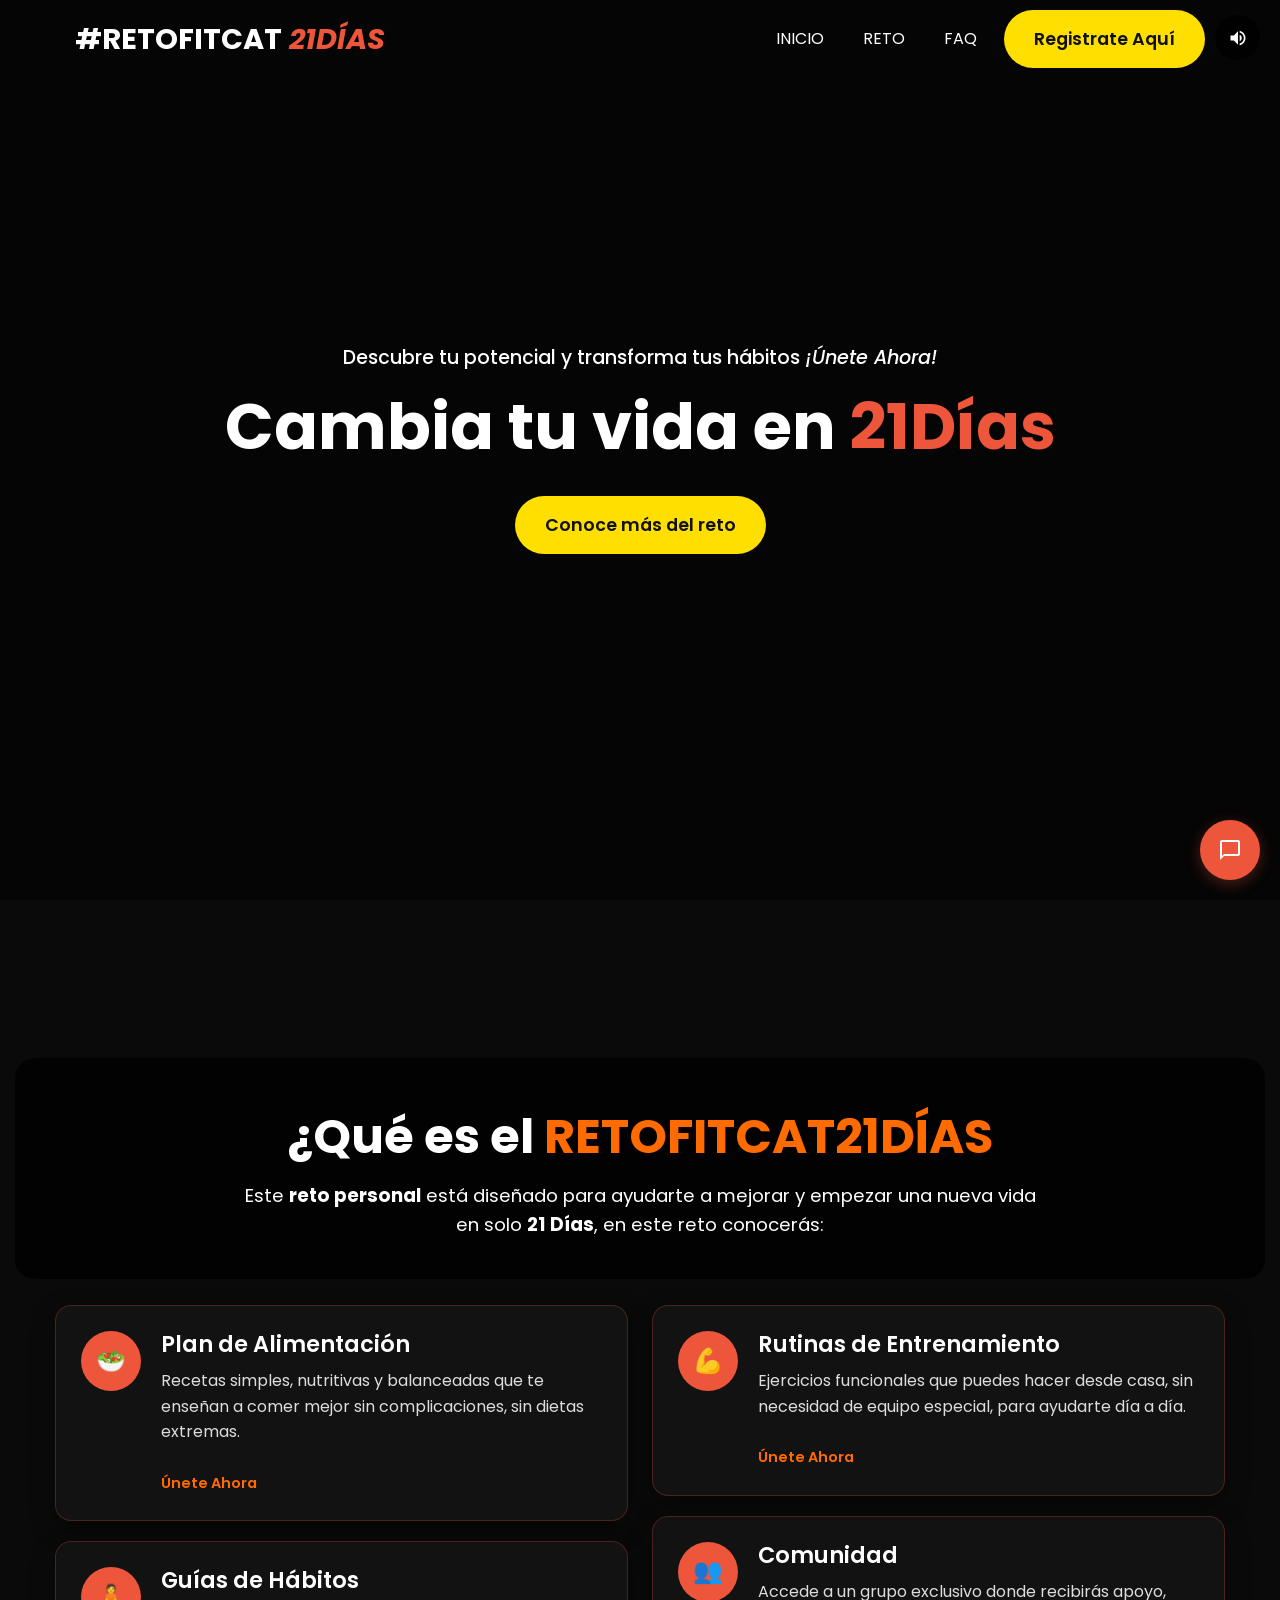
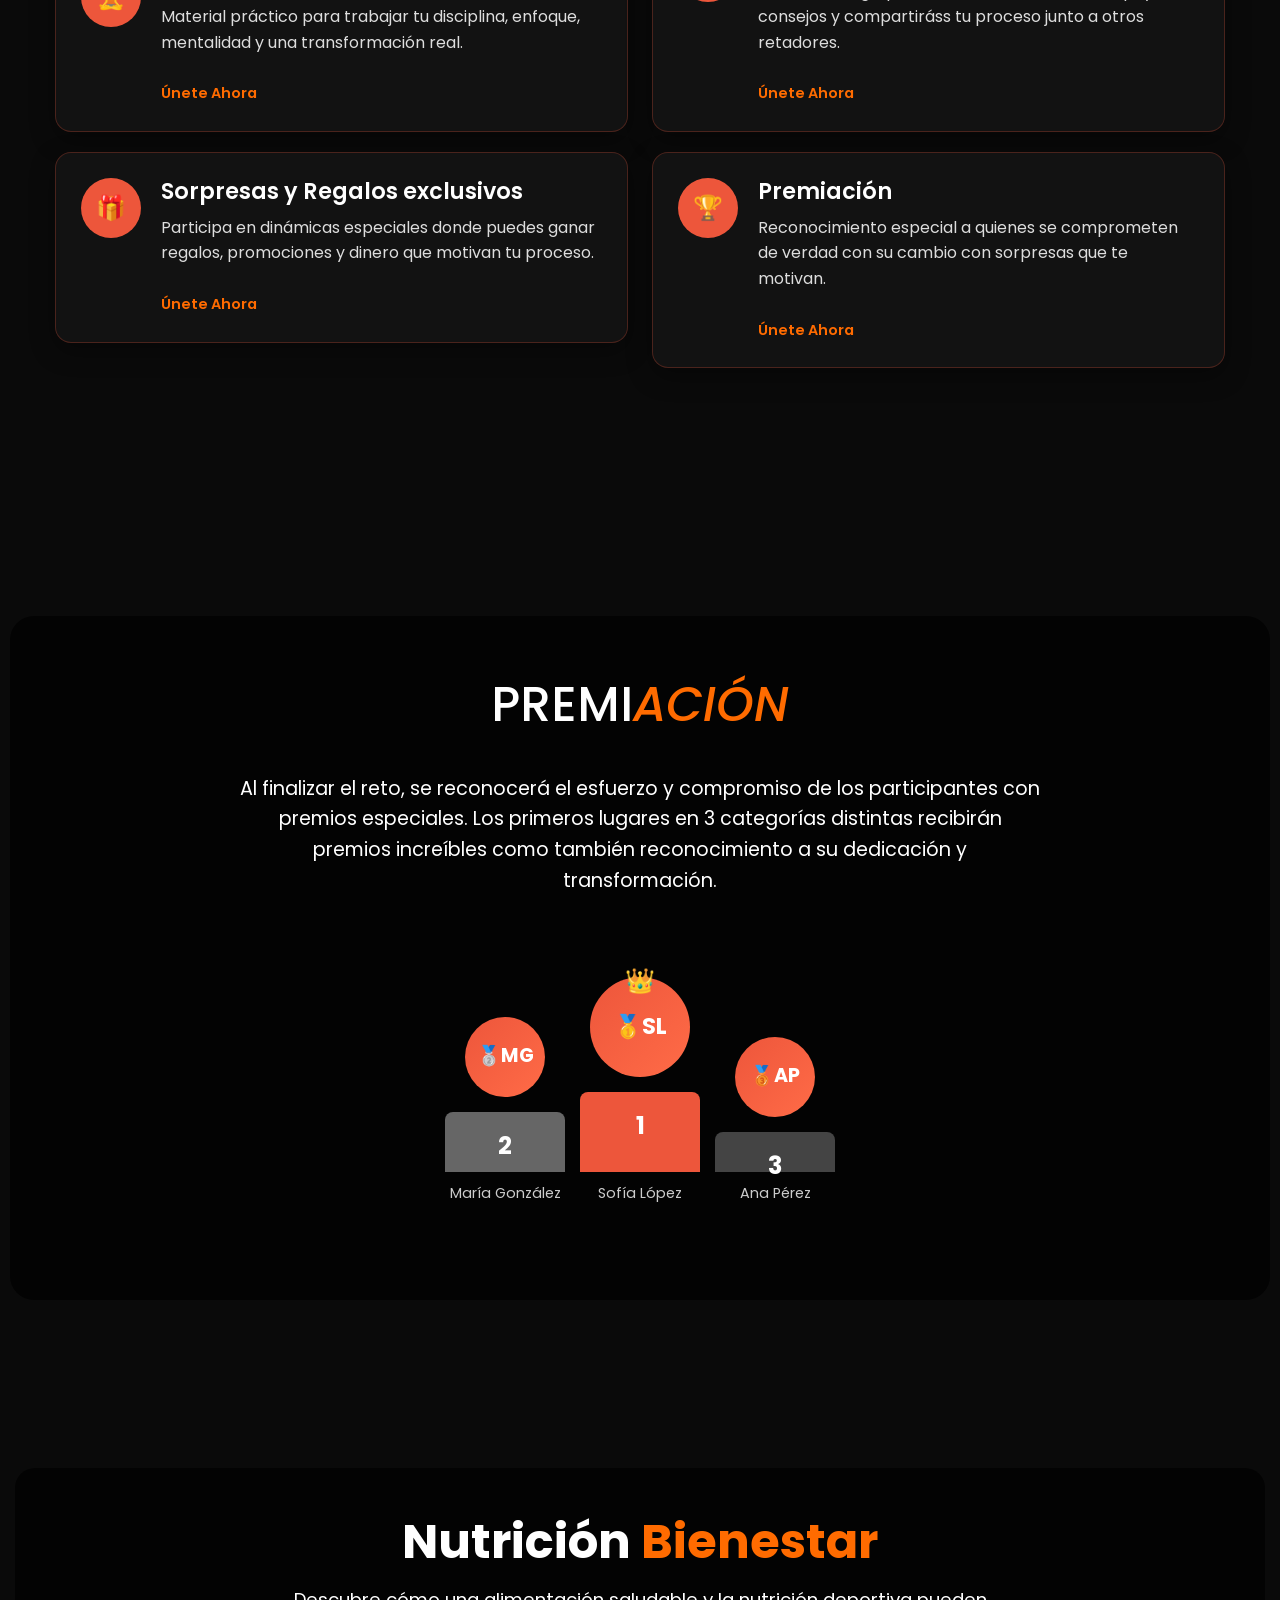
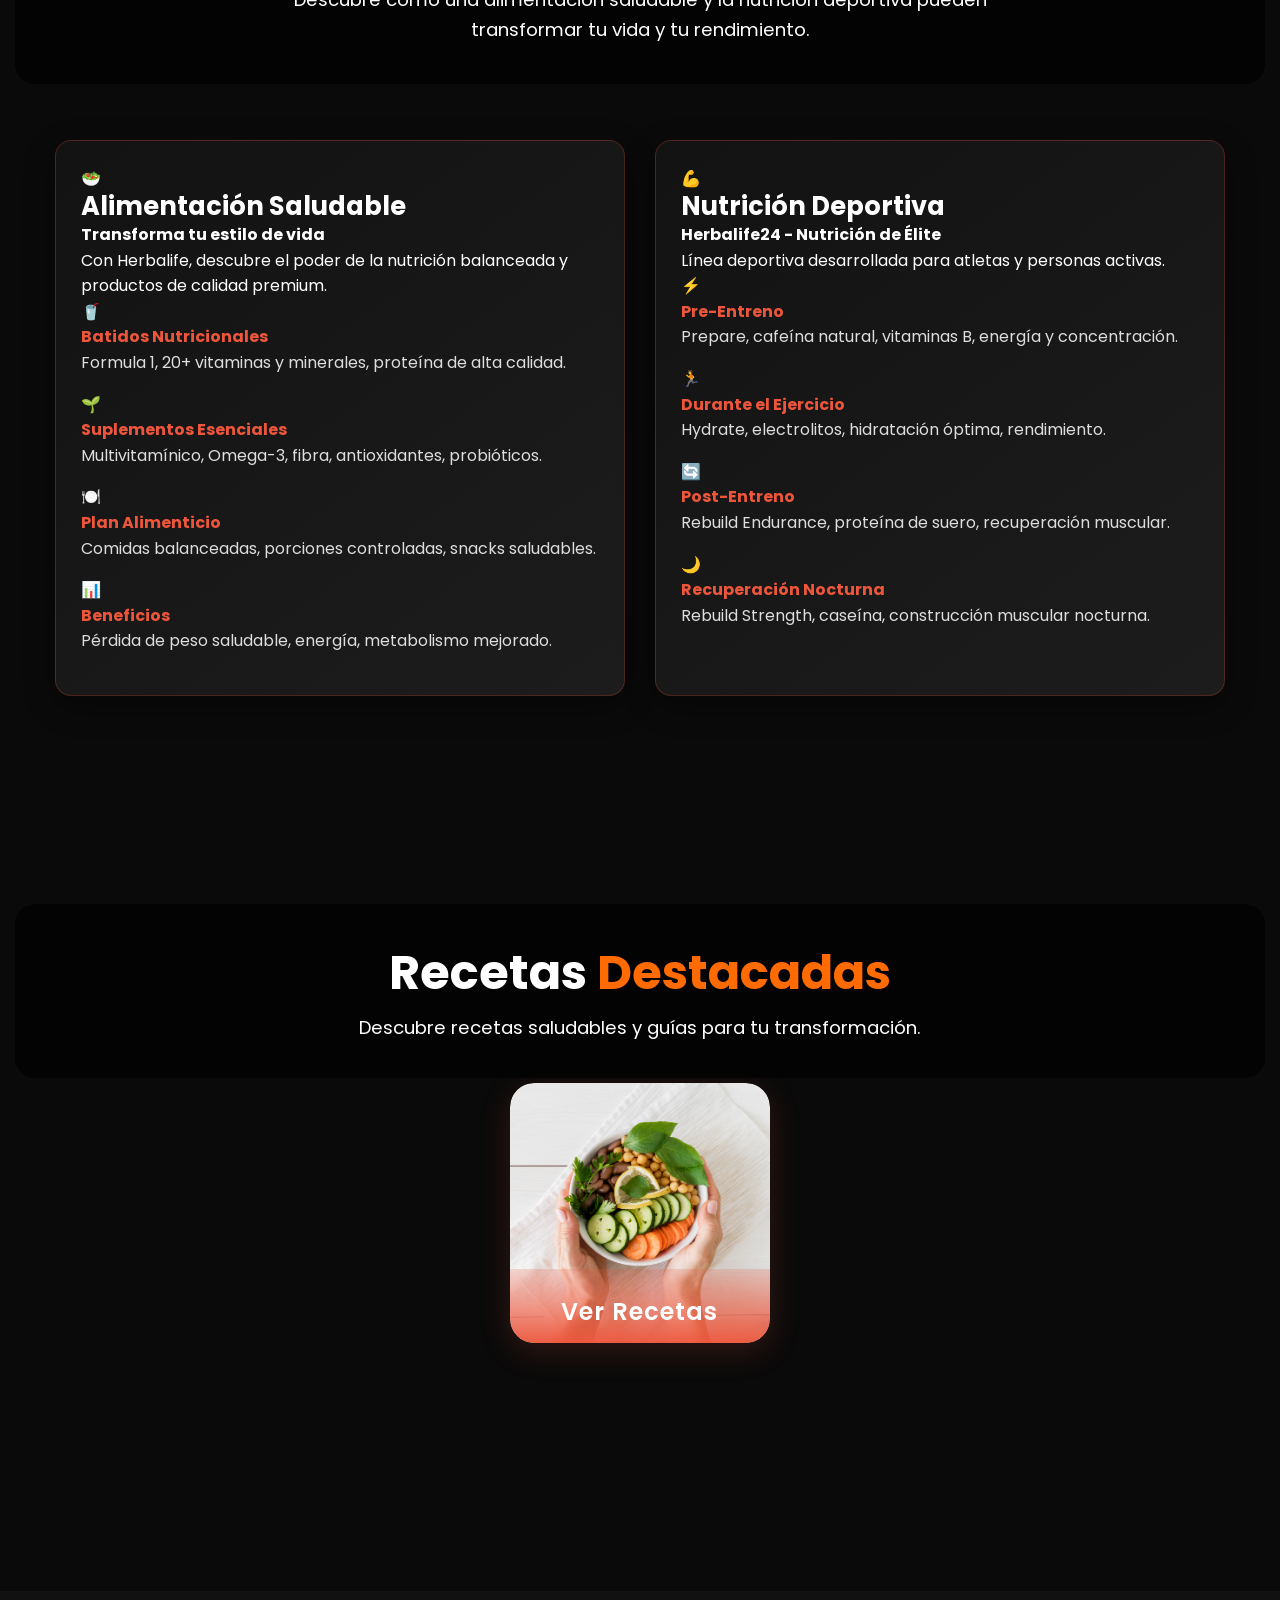
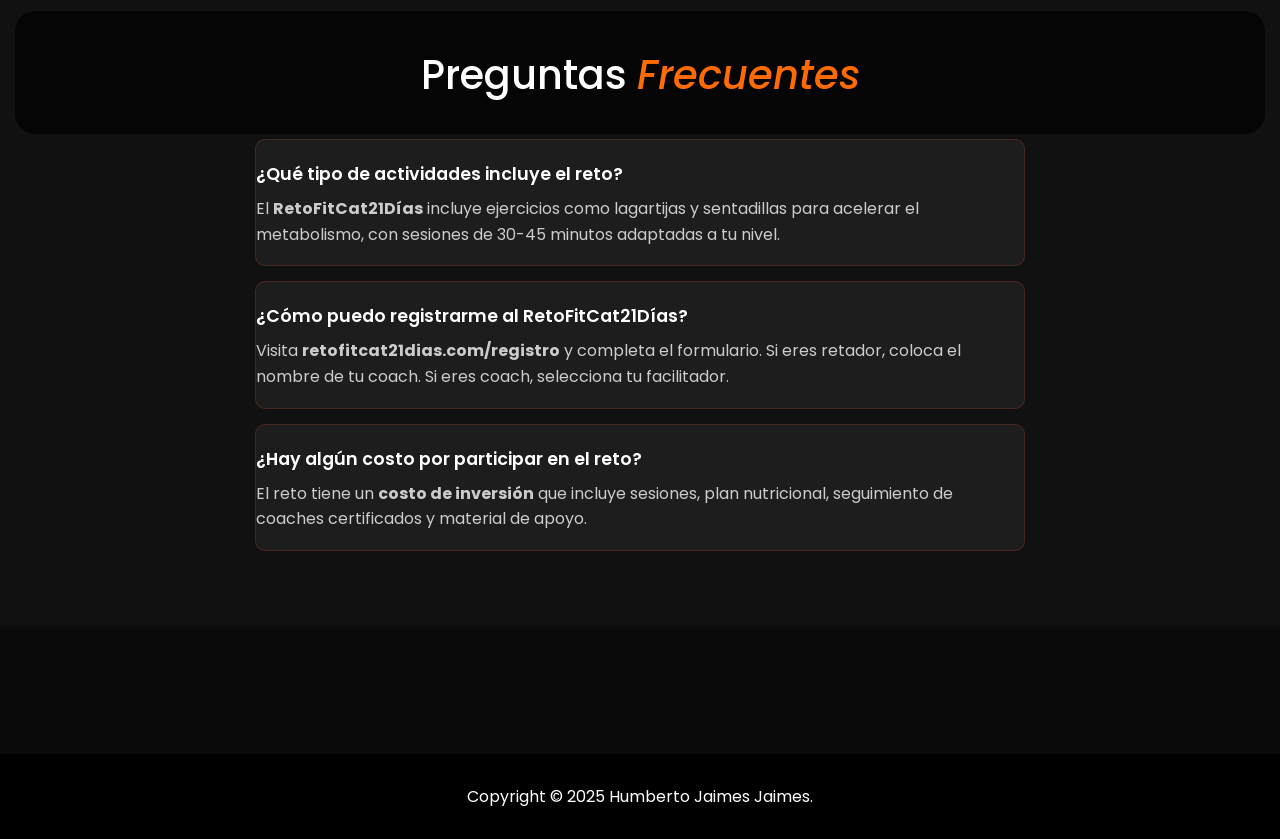
==== commit b7e4b3a1: "biblioteca2 y index" ====
--- a/index.html
+++ b/index.html
@@ -138,10 +138,11 @@
       }
 
       .main-button a {
-        background: linear-gradient(135deg, #ed563b, #ff6b47);
+        background: #ffdf00;
         padding: 10px 20px;
         border-radius: 25px;
         font-weight: 600;
+        color: #111;
       }
 
       /* CONTROLES DE AUDIO RESPONSIVE */
@@ -231,8 +232,8 @@
       .main-button a {
         display: inline-block;
         padding: 15px 30px;
-        background: linear-gradient(135deg, #ed563b, #ff6b47);
-        color: #fff;
+        background: #ffdf00;
+        color: #111;
         text-decoration: none;
         border-radius: 30px;
         font-weight: 600;
@@ -242,7 +243,14 @@
 
       .main-button a:hover {
         transform: translateY(-2px);
-        box-shadow: 0 10px 30px rgba(237, 86, 59, 0.3);
+        background: #f0c800;
+        color: #111;
+        box-shadow: 0 10px 30px rgba(255, 223, 0, 0.35);
+      }
+
+      .main-button a:active {
+        background: #d9b500;
+        color: #111;
       }
 
       /* SECCIONES GENERALES RESPONSIVE */
